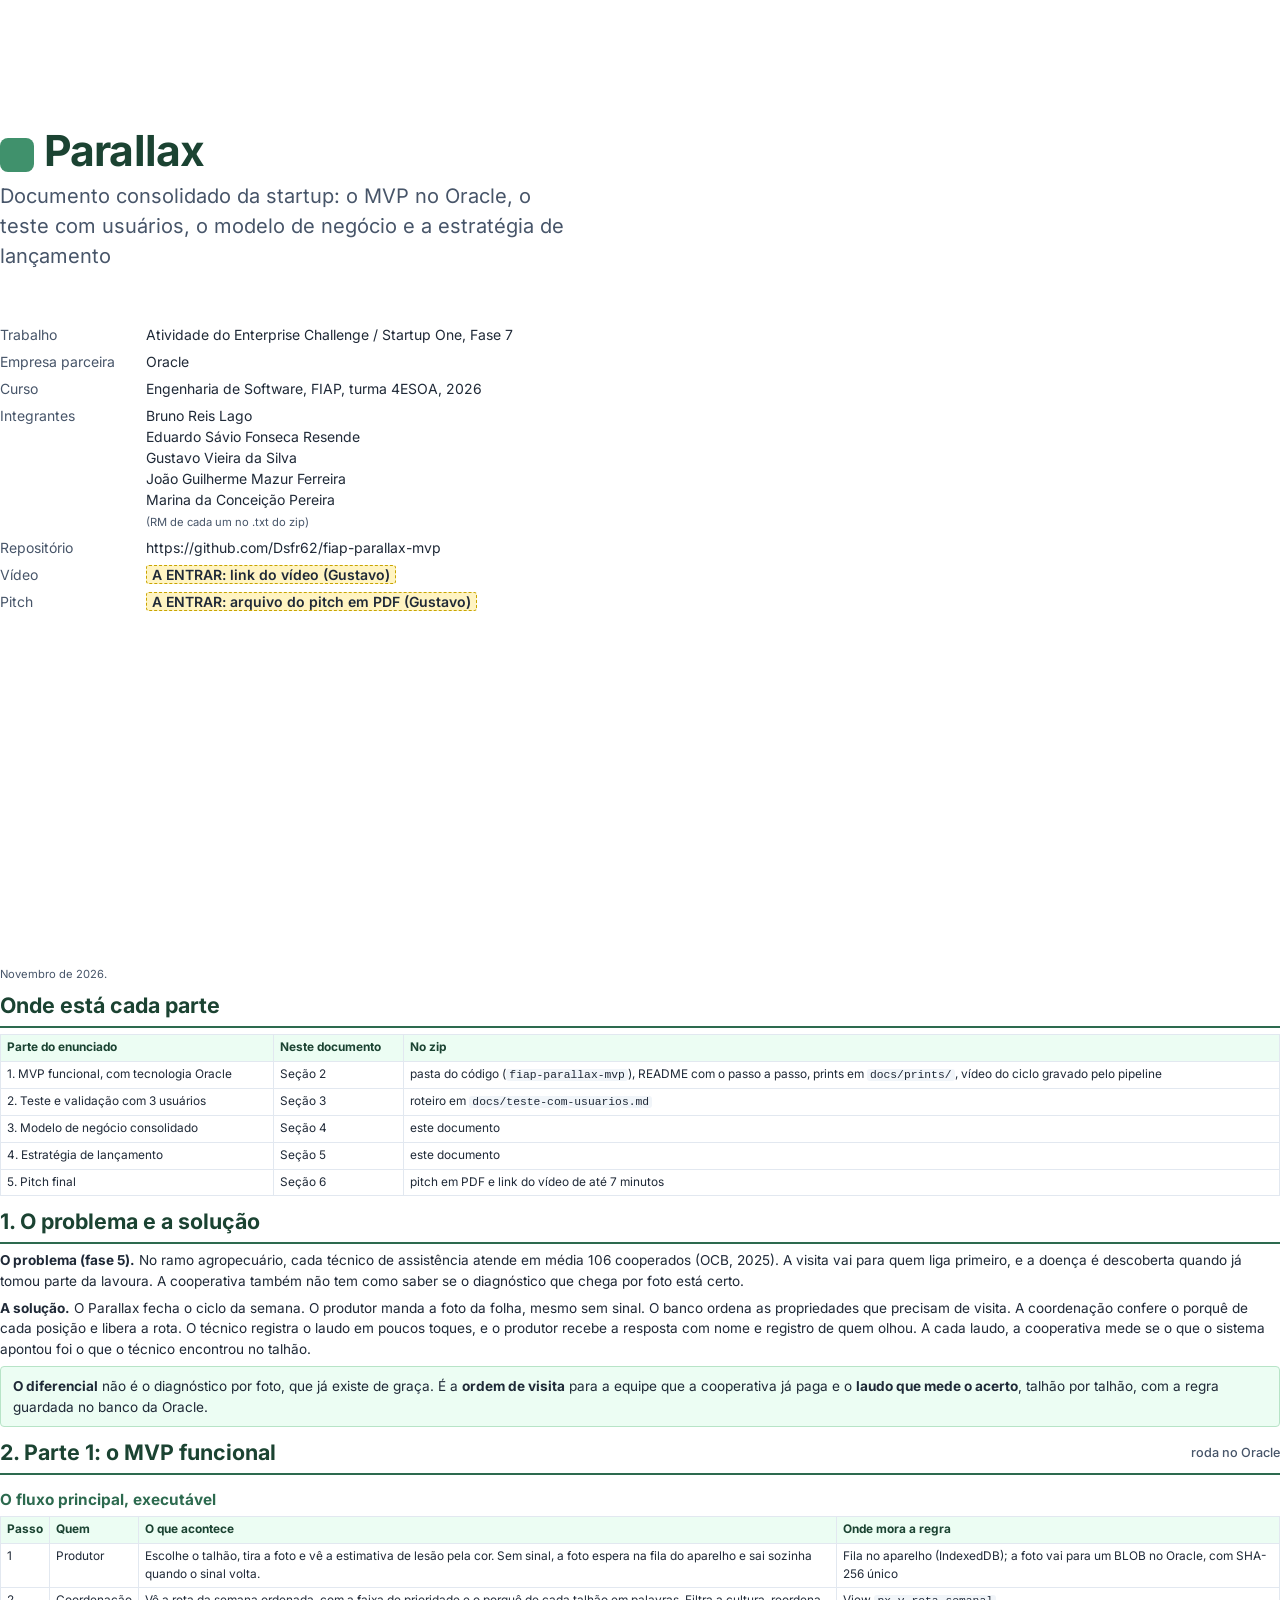
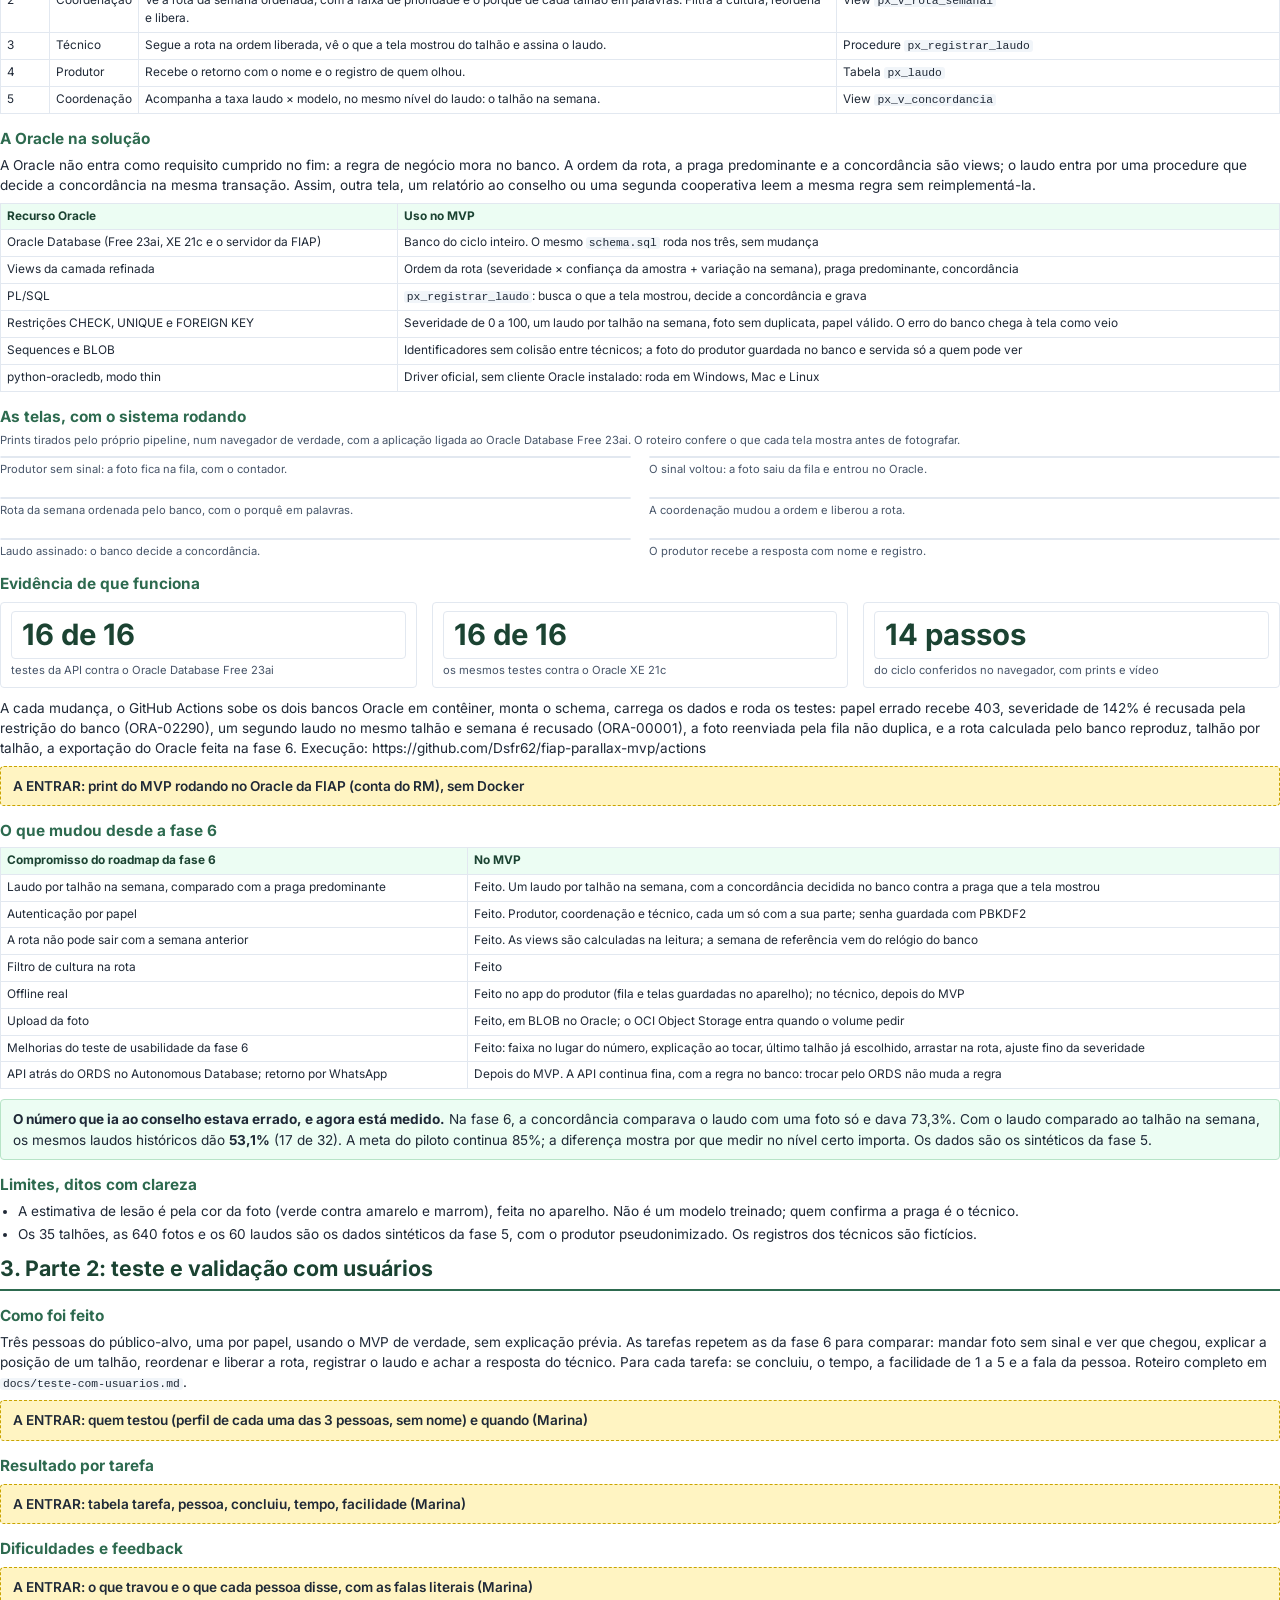
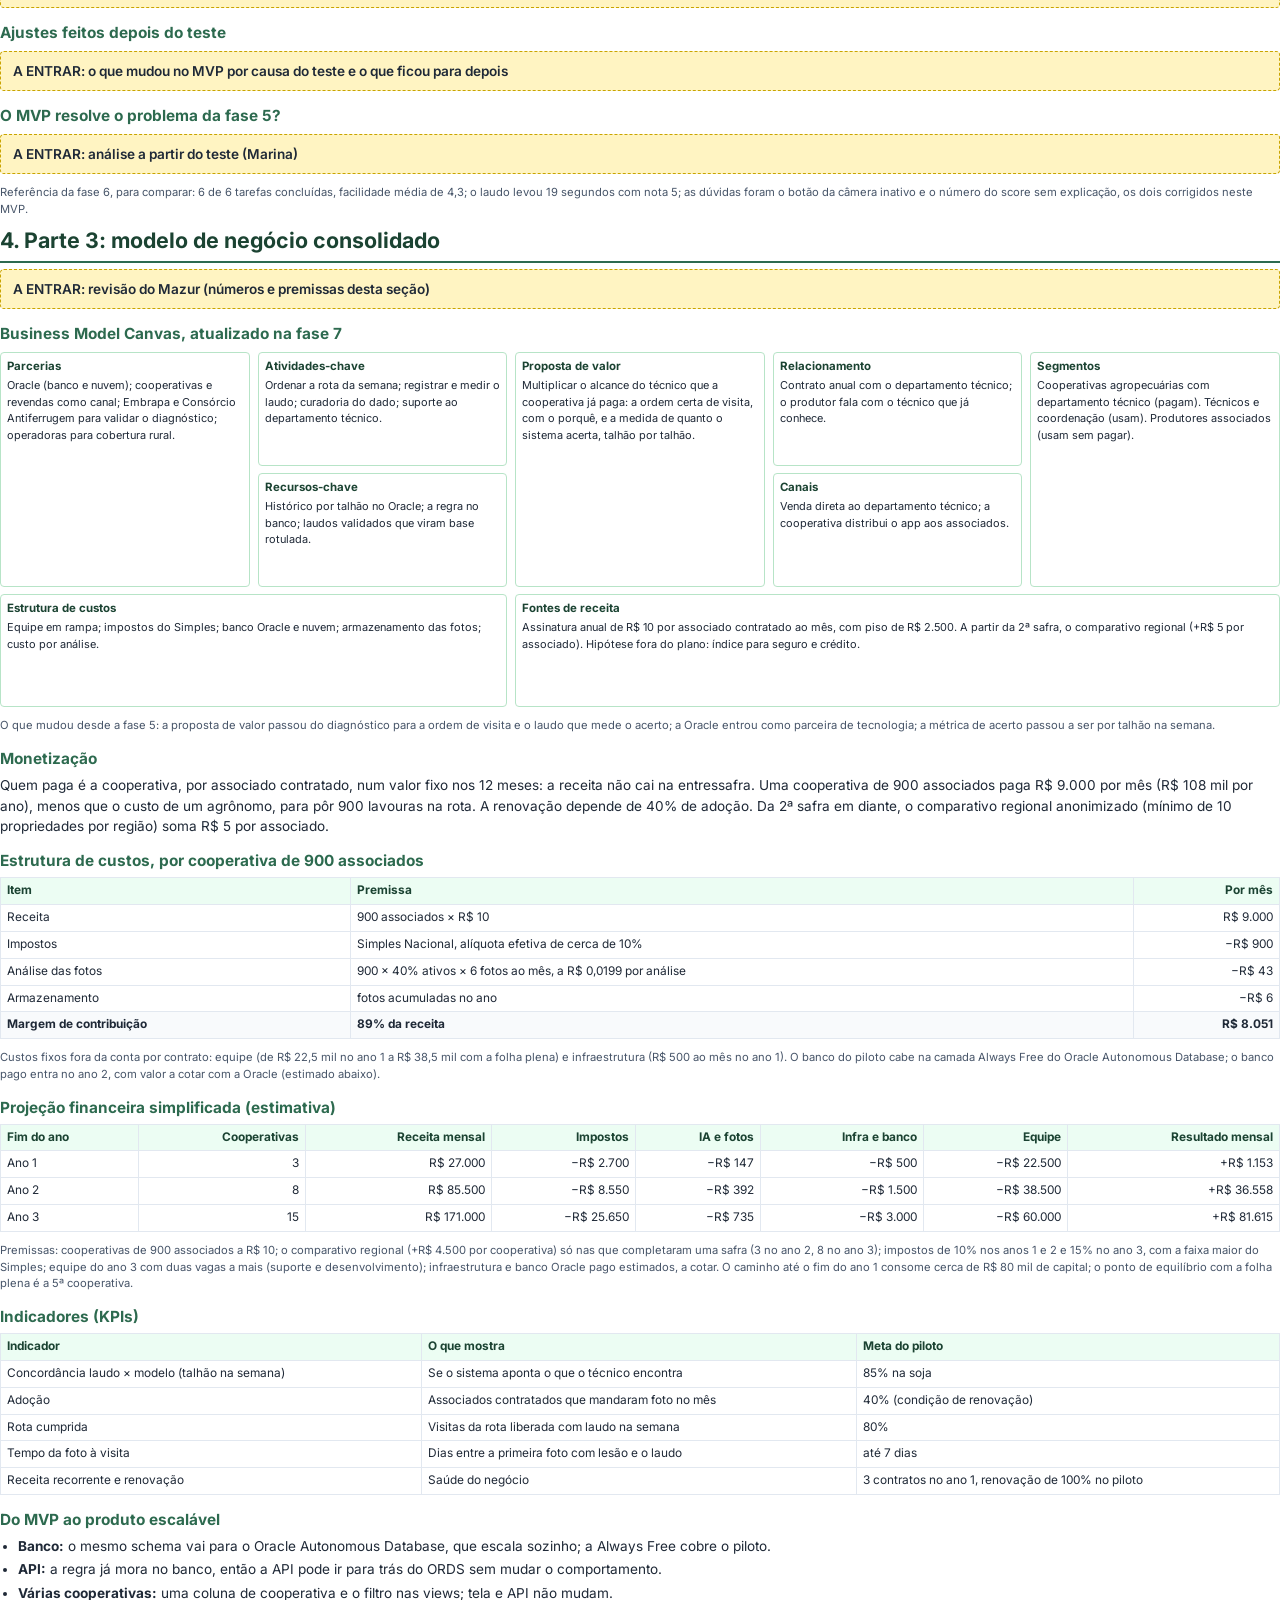
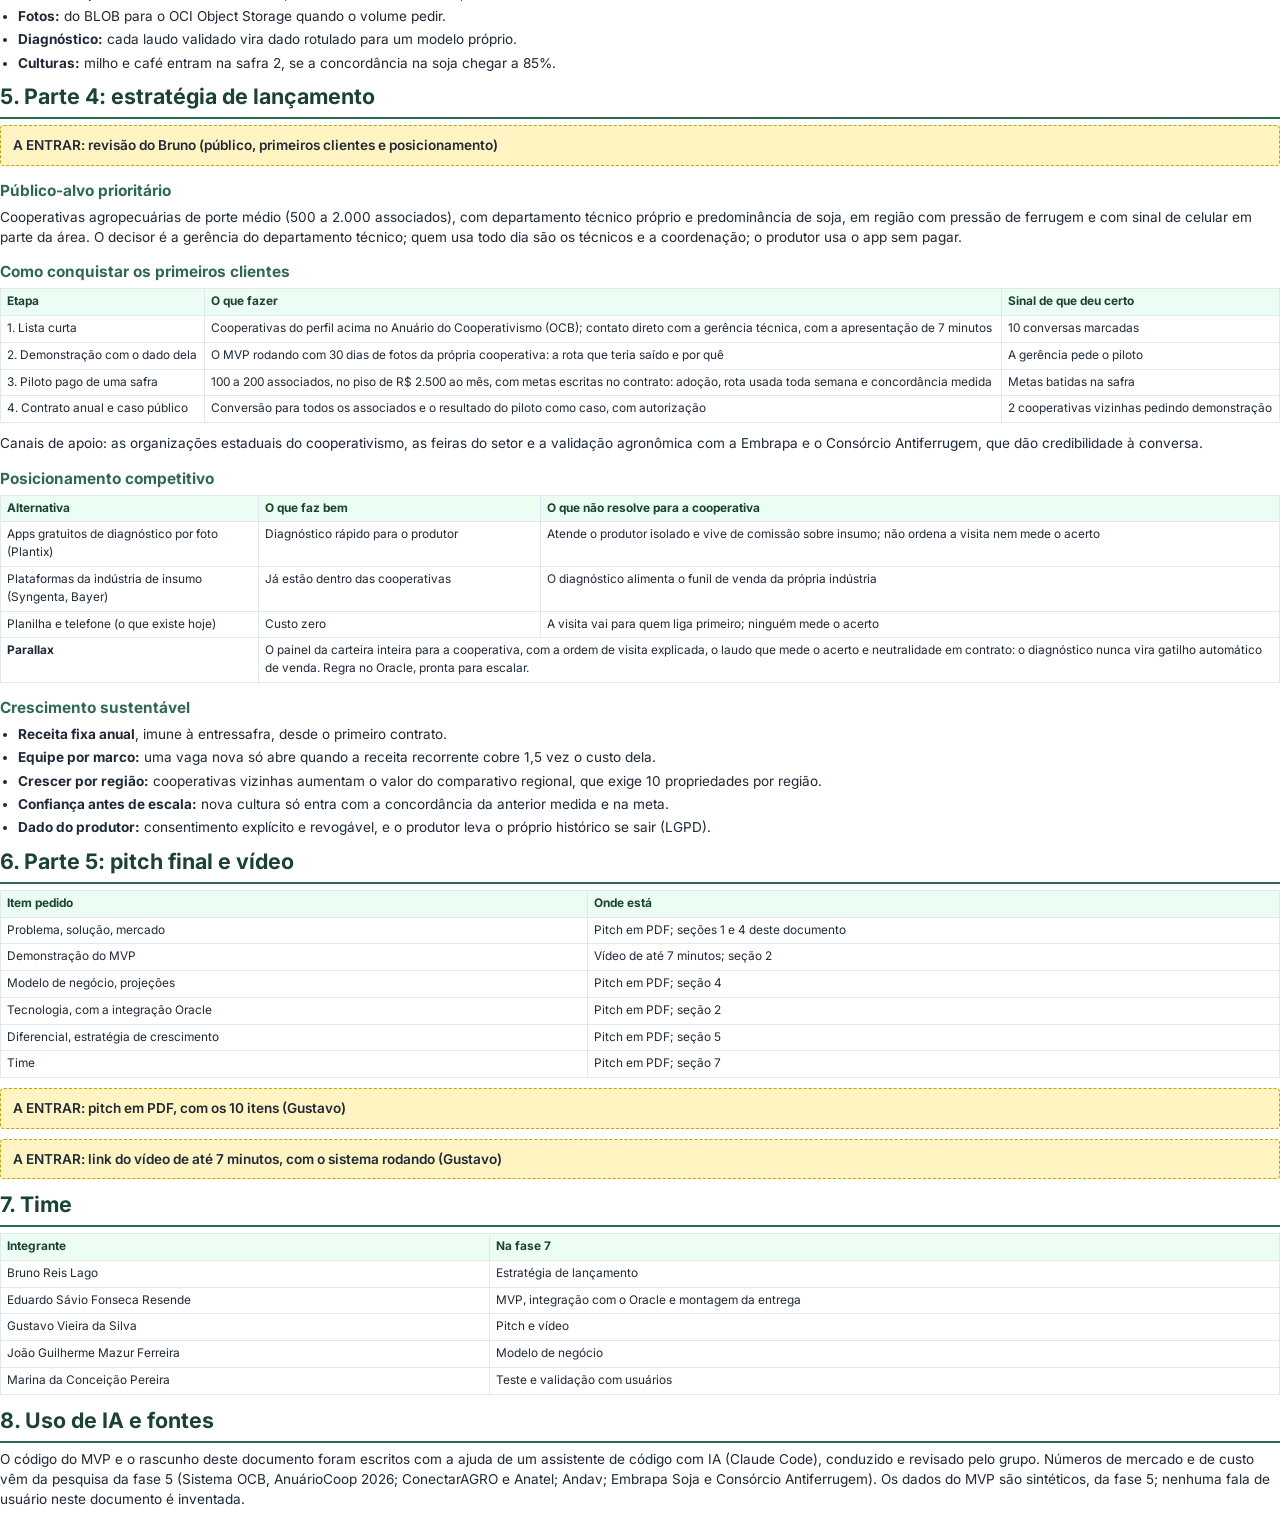
==== docs/documento/documento.html @ fc897030 "Previa da foto some depois do envio ([hidden] vence o display da classe); documento consolidado em H" ====
<!doctype html>
<html lang="pt-BR">
<head>
<meta charset="utf-8">
<title>Parallax: documento consolidado da startup</title>
<link rel="stylesheet" href="../../web/fontes-inter/inter.css">
<style>
  @page { size: A4; margin: 16mm 15mm 16mm 15mm; }
  :root { --forest:#1B4332; --forest-2:#2D6A4F; --leaf:#40916C; --leaf-bg:#ECFDF3; --leaf-border:#B7E4C7;
          --tinta:#1F2937; --suave:#475569; --linha:#E2E8F0; --pendente:#fff4c2; --pendente-borda:#c9a400; }
  * { box-sizing: border-box; }
  html { -webkit-print-color-adjust: exact; print-color-adjust: exact; }
  body { margin: 0; background: #fff; color: var(--tinta); font: 10.2pt/1.5 'Inter', 'Helvetica Neue', Arial, sans-serif; }
  h1 { font-size: 32pt; line-height: 1.05; margin: 0 0 8px; color: var(--forest); letter-spacing: -.02em; }
  h2 { font-size: 16pt; margin: 0 0 6px; color: var(--forest); border-bottom: 2px solid var(--forest-2); padding-bottom: 4px; }
  h2 small { float: right; font-size: 9.5pt; font-weight: 500; color: var(--suave); padding-top: 6px; }
  h3 { font-size: 11.5pt; margin: 14px 0 4px; color: var(--forest-2); }
  p { margin: 0 0 7px; }
  ul, ol { margin: 0 0 8px; padding-left: 18px; }
  li { margin-bottom: 3px; }
  code { font-family: Menlo, Consolas, monospace; font-size: 8.5pt; background: #f1f5f9; padding: 0 3px; border-radius: 3px; }
  table { width: 100%; border-collapse: collapse; margin: 4px 0 10px; font-size: 8.9pt; }
  th, td { border: 1px solid var(--linha); padding: 4px 6px; text-align: left; vertical-align: top; }
  th { background: var(--leaf-bg); color: var(--forest); }
  td.n, th.n { text-align: right; white-space: nowrap; }
  tr.total td { font-weight: 700; background: #f8fafc; }
  .pagina { break-before: page; }
  .sem-quebra { break-inside: avoid; }
  figure { margin: 0; break-inside: avoid; }
  figure img { width: 100%; border: 1px solid var(--linha); border-radius: 4px; display: block; }
  figcaption { font-size: 8.4pt; color: var(--suave); margin-top: 3px; }
  .telas { display: grid; grid-template-columns: repeat(2, 1fr); gap: 5mm 5mm; margin: 6px 0 10px; }
  .fonte { font-size: 8.4pt; color: var(--suave); }
  .caixa { background: var(--leaf-bg); border: 1px solid var(--leaf-border); border-radius: 4px; padding: 9px 12px; margin: 6px 0 10px; }
  .pendente { background: var(--pendente); border: 1.5px dashed var(--pendente-borda); border-radius: 4px; padding: 9px 12px; margin: 6px 0 10px; font-weight: 600; }
  .pendente-inline { background: var(--pendente); border: 1px dashed var(--pendente-borda); border-radius: 3px; padding: 0 5px; font-weight: 600; }
  .numero { font: 700 22pt/1 'Inter', sans-serif; color: var(--forest); }
  .tres { display: grid; grid-template-columns: repeat(3, 1fr); gap: 4mm; margin: 6px 0 10px; }
  .tres div { border: 1px solid var(--linha); border-radius: 4px; padding: 8px 10px; }
  .tres span { display: block; font-size: 8.4pt; color: var(--suave); margin-top: 3px; }
  .capa { height: 262mm; display: flex; flex-direction: column; justify-content: space-between; }
  .capa .topo { margin-top: 34mm; }
  .capa .sub { font-size: 15pt; color: var(--suave); margin-bottom: 14mm; max-width: 150mm; }
  .capa dl { display: grid; grid-template-columns: 36mm 1fr; gap: 6px 10px; margin: 0; font-size: 10.5pt; }
  .capa dt { color: var(--suave); }
  .capa dd { margin: 0; }
  .marca { display: flex; align-items: center; gap: 10px; }
  .marca i { width: 34px; height: 34px; border-radius: 8px; background: var(--leaf); display: inline-block; }
  .canvas { display: grid; grid-template-columns: repeat(5, 1fr); grid-auto-rows: minmax(30mm, auto); gap: 2mm; font-size: 8.2pt; margin: 6px 0 10px; }
  .canvas div { border: 1px solid var(--leaf-border); border-radius: 4px; padding: 5px 6px; }
  .canvas b { display: block; color: var(--forest); font-size: 8.6pt; margin-bottom: 2px; }
  .canvas .alto { grid-row: span 2; }
  .canvas .largo { grid-column: span 5; }
  .canvas .meio { grid-column: span 2; }
  .canvas .meio3 { grid-column: span 3; }
</style>
</head>
<body>

<!-- CAPA -->
<section class="capa">
  <div class="topo">
    <div class="marca"><i></i><h1>Parallax</h1></div>
    <div class="sub">Documento consolidado da startup: o MVP no Oracle, o teste com usuários, o modelo de negócio e a estratégia de lançamento</div>
    <dl>
      <dt>Trabalho</dt><dd>Atividade do Enterprise Challenge / Startup One, Fase 7</dd>
      <dt>Empresa parceira</dt><dd>Oracle</dd>
      <dt>Curso</dt><dd>Engenharia de Software, FIAP, turma 4ESOA, 2026</dd>
      <dt>Integrantes</dt><dd>Bruno Reis Lago<br>Eduardo Sávio Fonseca Resende<br>Gustavo Vieira da Silva<br>João Guilherme Mazur Ferreira<br>Marina da Conceição Pereira<br><span class="fonte">(RM de cada um no .txt do zip)</span></dd>
      <dt>Repositório</dt><dd>https://github.com/Dsfr62/fiap-parallax-mvp</dd>
      <dt>Vídeo</dt><dd><span class="pendente-inline">A ENTRAR: link do vídeo (Gustavo)</span></dd>
      <dt>Pitch</dt><dd><span class="pendente-inline">A ENTRAR: arquivo do pitch em PDF (Gustavo)</span></dd>
    </dl>
  </div>
  <p class="fonte">Novembro de 2026.</p>
</section>

<!-- MAPA -->
<section class="pagina">
  <h2>Onde está cada parte</h2>
  <table>
    <tr><th>Parte do enunciado</th><th>Neste documento</th><th>No zip</th></tr>
    <tr><td>1. MVP funcional, com tecnologia Oracle</td><td>Seção 2</td><td>pasta do código (<code>fiap-parallax-mvp</code>), README com o passo a passo, prints em <code>docs/prints/</code>, vídeo do ciclo gravado pelo pipeline</td></tr>
    <tr><td>2. Teste e validação com 3 usuários</td><td>Seção 3</td><td>roteiro em <code>docs/teste-com-usuarios.md</code></td></tr>
    <tr><td>3. Modelo de negócio consolidado</td><td>Seção 4</td><td>este documento</td></tr>
    <tr><td>4. Estratégia de lançamento</td><td>Seção 5</td><td>este documento</td></tr>
    <tr><td>5. Pitch final</td><td>Seção 6</td><td>pitch em PDF e link do vídeo de até 7 minutos</td></tr>
  </table>

  <h2>1. O problema e a solução</h2>
  <p><b>O problema (fase 5).</b> No ramo agropecuário, cada técnico de assistência atende em média 106 cooperados (OCB, 2025). A visita vai para quem liga primeiro, e a doença é descoberta quando já tomou parte da lavoura. A cooperativa também não tem como saber se o diagnóstico que chega por foto está certo.</p>
  <p><b>A solução.</b> O Parallax fecha o ciclo da semana. O produtor manda a foto da folha, mesmo sem sinal. O banco ordena as propriedades que precisam de visita. A coordenação confere o porquê de cada posição e libera a rota. O técnico registra o laudo em poucos toques, e o produtor recebe a resposta com nome e registro de quem olhou. A cada laudo, a cooperativa mede se o que o sistema apontou foi o que o técnico encontrou no talhão.</p>
  <div class="caixa"><b>O diferencial</b> não é o diagnóstico por foto, que já existe de graça. É a <b>ordem de visita</b> para a equipe que a cooperativa já paga e o <b>laudo que mede o acerto</b>, talhão por talhão, com a regra guardada no banco da Oracle.</div>
</section>

<!-- PARTE 1 -->
<section class="pagina">
  <h2>2. Parte 1: o MVP funcional <small>roda no Oracle</small></h2>
  <h3>O fluxo principal, executável</h3>
  <table>
    <tr><th>Passo</th><th>Quem</th><th>O que acontece</th><th>Onde mora a regra</th></tr>
    <tr><td>1</td><td>Produtor</td><td>Escolhe o talhão, tira a foto e vê a estimativa de lesão pela cor. Sem sinal, a foto espera na fila do aparelho e sai sozinha quando o sinal volta.</td><td>Fila no aparelho (IndexedDB); a foto vai para um BLOB no Oracle, com SHA-256 único</td></tr>
    <tr><td>2</td><td>Coordenação</td><td>Vê a rota da semana ordenada, com a faixa de prioridade e o porquê de cada talhão em palavras. Filtra a cultura, reordena e libera.</td><td>View <code>px_v_rota_semanal</code></td></tr>
    <tr><td>3</td><td>Técnico</td><td>Segue a rota na ordem liberada, vê o que a tela mostrou do talhão e assina o laudo.</td><td>Procedure <code>px_registrar_laudo</code></td></tr>
    <tr><td>4</td><td>Produtor</td><td>Recebe o retorno com o nome e o registro de quem olhou.</td><td>Tabela <code>px_laudo</code></td></tr>
    <tr><td>5</td><td>Coordenação</td><td>Acompanha a taxa laudo × modelo, no mesmo nível do laudo: o talhão na semana.</td><td>View <code>px_v_concordancia</code></td></tr>
  </table>

  <h3>A Oracle na solução</h3>
  <p>A Oracle não entra como requisito cumprido no fim: a regra de negócio mora no banco. A ordem da rota, a praga predominante e a concordância são views; o laudo entra por uma procedure que decide a concordância na mesma transação. Assim, outra tela, um relatório ao conselho ou uma segunda cooperativa leem a mesma regra sem reimplementá-la.</p>
  <table>
    <tr><th>Recurso Oracle</th><th>Uso no MVP</th></tr>
    <tr><td>Oracle Database (Free 23ai, XE 21c e o servidor da FIAP)</td><td>Banco do ciclo inteiro. O mesmo <code>schema.sql</code> roda nos três, sem mudança</td></tr>
    <tr><td>Views da camada refinada</td><td>Ordem da rota (severidade × confiança da amostra + variação na semana), praga predominante, concordância</td></tr>
    <tr><td>PL/SQL</td><td><code>px_registrar_laudo</code>: busca o que a tela mostrou, decide a concordância e grava</td></tr>
    <tr><td>Restrições CHECK, UNIQUE e FOREIGN KEY</td><td>Severidade de 0 a 100, um laudo por talhão na semana, foto sem duplicata, papel válido. O erro do banco chega à tela como veio</td></tr>
    <tr><td>Sequences e BLOB</td><td>Identificadores sem colisão entre técnicos; a foto do produtor guardada no banco e servida só a quem pode ver</td></tr>
    <tr><td>python-oracledb, modo thin</td><td>Driver oficial, sem cliente Oracle instalado: roda em Windows, Mac e Linux</td></tr>
  </table>
</section>

<section class="pagina">
  <h3>As telas, com o sistema rodando</h3>
  <p class="fonte">Prints tirados pelo próprio pipeline, num navegador de verdade, com a aplicação ligada ao Oracle Database Free 23ai. O roteiro confere o que cada tela mostra antes de fotografar.</p>
  <div class="telas">
    <figure><img src="../prints/03-produtor-sem-sinal.png" alt=""><figcaption>Produtor sem sinal: a foto fica na fila, com o contador.</figcaption></figure>
    <figure><img src="../prints/04-produtor-foto-chegou.png" alt=""><figcaption>O sinal voltou: a foto saiu da fila e entrou no Oracle.</figcaption></figure>
    <figure><img src="../prints/06-gestor-por-que.png" alt=""><figcaption>Rota da semana ordenada pelo banco, com o porquê em palavras.</figcaption></figure>
    <figure><img src="../prints/08-gestor-rota-liberada.png" alt=""><figcaption>A coordenação mudou a ordem e liberou a rota.</figcaption></figure>
    <figure><img src="../prints/11-tecnico-laudo.png" alt=""><figcaption>Laudo assinado: o banco decide a concordância.</figcaption></figure>
    <figure><img src="../prints/12-produtor-retorno.png" alt=""><figcaption>O produtor recebe a resposta com nome e registro.</figcaption></figure>
  </div>
</section>

<section class="pagina">
  <h3>Evidência de que funciona</h3>
  <div class="tres">
    <div><div class="numero">16 de 16</div><span>testes da API contra o Oracle Database Free 23ai</span></div>
    <div><div class="numero">16 de 16</div><span>os mesmos testes contra o Oracle XE 21c</span></div>
    <div><div class="numero">14 passos</div><span>do ciclo conferidos no navegador, com prints e vídeo</span></div>
  </div>
  <p>A cada mudança, o GitHub Actions sobe os dois bancos Oracle em contêiner, monta o schema, carrega os dados e roda os testes: papel errado recebe 403, severidade de 142% é recusada pela restrição do banco (ORA-02290), um segundo laudo no mesmo talhão e semana é recusado (ORA-00001), a foto reenviada pela fila não duplica, e a rota calculada pelo banco reproduz, talhão por talhão, a exportação do Oracle feita na fase 6. Execução: https://github.com/Dsfr62/fiap-parallax-mvp/actions</p>
  <div class="pendente">A ENTRAR: print do MVP rodando no Oracle da FIAP (conta do RM), sem Docker</div>

  <h3>O que mudou desde a fase 6</h3>
  <table>
    <tr><th>Compromisso do roadmap da fase 6</th><th>No MVP</th></tr>
    <tr><td>Laudo por talhão na semana, comparado com a praga predominante</td><td>Feito. Um laudo por talhão na semana, com a concordância decidida no banco contra a praga que a tela mostrou</td></tr>
    <tr><td>Autenticação por papel</td><td>Feito. Produtor, coordenação e técnico, cada um só com a sua parte; senha guardada com PBKDF2</td></tr>
    <tr><td>A rota não pode sair com a semana anterior</td><td>Feito. As views são calculadas na leitura; a semana de referência vem do relógio do banco</td></tr>
    <tr><td>Filtro de cultura na rota</td><td>Feito</td></tr>
    <tr><td>Offline real</td><td>Feito no app do produtor (fila e telas guardadas no aparelho); no técnico, depois do MVP</td></tr>
    <tr><td>Upload da foto</td><td>Feito, em BLOB no Oracle; o OCI Object Storage entra quando o volume pedir</td></tr>
    <tr><td>Melhorias do teste de usabilidade da fase 6</td><td>Feito: faixa no lugar do número, explicação ao tocar, último talhão já escolhido, arrastar na rota, ajuste fino da severidade</td></tr>
    <tr><td>API atrás do ORDS no Autonomous Database; retorno por WhatsApp</td><td>Depois do MVP. A API continua fina, com a regra no banco: trocar pelo ORDS não muda a regra</td></tr>
  </table>
  <div class="caixa"><b>O número que ia ao conselho estava errado, e agora está medido.</b> Na fase 6, a concordância comparava o laudo com uma foto só e dava 73,3%. Com o laudo comparado ao talhão na semana, os mesmos laudos históricos dão <b>53,1%</b> (17 de 32). A meta do piloto continua 85%; a diferença mostra por que medir no nível certo importa. Os dados são os sintéticos da fase 5.</div>

  <h3>Limites, ditos com clareza</h3>
  <ul>
    <li>A estimativa de lesão é pela cor da foto (verde contra amarelo e marrom), feita no aparelho. Não é um modelo treinado; quem confirma a praga é o técnico.</li>
    <li>Os 35 talhões, as 640 fotos e os 60 laudos são os dados sintéticos da fase 5, com o produtor pseudonimizado. Os registros dos técnicos são fictícios.</li>
  </ul>
</section>

<!-- PARTE 2 -->
<section class="pagina">
  <h2>3. Parte 2: teste e validação com usuários</h2>
  <h3>Como foi feito</h3>
  <p>Três pessoas do público-alvo, uma por papel, usando o MVP de verdade, sem explicação prévia. As tarefas repetem as da fase 6 para comparar: mandar foto sem sinal e ver que chegou, explicar a posição de um talhão, reordenar e liberar a rota, registrar o laudo e achar a resposta do técnico. Para cada tarefa: se concluiu, o tempo, a facilidade de 1 a 5 e a fala da pessoa. Roteiro completo em <code>docs/teste-com-usuarios.md</code>.</p>
  <div class="pendente">A ENTRAR: quem testou (perfil de cada uma das 3 pessoas, sem nome) e quando (Marina)</div>
  <h3>Resultado por tarefa</h3>
  <div class="pendente">A ENTRAR: tabela tarefa, pessoa, concluiu, tempo, facilidade (Marina)</div>
  <h3>Dificuldades e feedback</h3>
  <div class="pendente">A ENTRAR: o que travou e o que cada pessoa disse, com as falas literais (Marina)</div>
  <h3>Ajustes feitos depois do teste</h3>
  <div class="pendente">A ENTRAR: o que mudou no MVP por causa do teste e o que ficou para depois</div>
  <h3>O MVP resolve o problema da fase 5?</h3>
  <div class="pendente">A ENTRAR: análise a partir do teste (Marina)</div>
  <p class="fonte">Referência da fase 6, para comparar: 6 de 6 tarefas concluídas, facilidade média de 4,3; o laudo levou 19 segundos com nota 5; as dúvidas foram o botão da câmera inativo e o número do score sem explicação, os dois corrigidos neste MVP.</p>
</section>

<!-- PARTE 3 -->
<section class="pagina">
  <h2>4. Parte 3: modelo de negócio consolidado</h2>
  <div class="pendente">A ENTRAR: revisão do Mazur (números e premissas desta seção)</div>
  <h3>Business Model Canvas, atualizado na fase 7</h3>
  <div class="canvas">
    <div class="alto"><b>Parcerias</b>Oracle (banco e nuvem); cooperativas e revendas como canal; Embrapa e Consórcio Antiferrugem para validar o diagnóstico; operadoras para cobertura rural.</div>
    <div><b>Atividades-chave</b>Ordenar a rota da semana; registrar e medir o laudo; curadoria do dado; suporte ao departamento técnico.</div>
    <div class="alto"><b>Proposta de valor</b>Multiplicar o alcance do técnico que a cooperativa já paga: a ordem certa de visita, com o porquê, e a medida de quanto o sistema acerta, talhão por talhão.</div>
    <div><b>Relacionamento</b>Contrato anual com o departamento técnico; o produtor fala com o técnico que já conhece.</div>
    <div class="alto"><b>Segmentos</b>Cooperativas agropecuárias com departamento técnico (pagam). Técnicos e coordenação (usam). Produtores associados (usam sem pagar).</div>
    <div><b>Recursos-chave</b>Histórico por talhão no Oracle; a regra no banco; laudos validados que viram base rotulada.</div>
    <div><b>Canais</b>Venda direta ao departamento técnico; a cooperativa distribui o app aos associados.</div>
    <div class="meio"><b>Estrutura de custos</b>Equipe em rampa; impostos do Simples; banco Oracle e nuvem; armazenamento das fotos; custo por análise.</div>
    <div class="meio3"><b>Fontes de receita</b>Assinatura anual de R$ 10 por associado contratado ao mês, com piso de R$ 2.500. A partir da 2ª safra, o comparativo regional (+R$ 5 por associado). Hipótese fora do plano: índice para seguro e crédito.</div>
  </div>
  <p class="fonte">O que mudou desde a fase 5: a proposta de valor passou do diagnóstico para a ordem de visita e o laudo que mede o acerto; a Oracle entrou como parceira de tecnologia; a métrica de acerto passou a ser por talhão na semana.</p>

  <h3>Monetização</h3>
  <p>Quem paga é a cooperativa, por associado contratado, num valor fixo nos 12 meses: a receita não cai na entressafra. Uma cooperativa de 900 associados paga R$ 9.000 por mês (R$ 108 mil por ano), menos que o custo de um agrônomo, para pôr 900 lavouras na rota. A renovação depende de 40% de adoção. Da 2ª safra em diante, o comparativo regional anonimizado (mínimo de 10 propriedades por região) soma R$ 5 por associado.</p>

  <h3>Estrutura de custos, por cooperativa de 900 associados</h3>
  <table>
    <tr><th>Item</th><th>Premissa</th><th class="n">Por mês</th></tr>
    <tr><td>Receita</td><td>900 associados × R$ 10</td><td class="n">R$ 9.000</td></tr>
    <tr><td>Impostos</td><td>Simples Nacional, alíquota efetiva de cerca de 10%</td><td class="n">−R$ 900</td></tr>
    <tr><td>Análise das fotos</td><td>900 × 40% ativos × 6 fotos ao mês, a R$ 0,0199 por análise</td><td class="n">−R$ 43</td></tr>
    <tr><td>Armazenamento</td><td>fotos acumuladas no ano</td><td class="n">−R$ 6</td></tr>
    <tr class="total"><td>Margem de contribuição</td><td>89% da receita</td><td class="n">R$ 8.051</td></tr>
  </table>
  <p class="fonte">Custos fixos fora da conta por contrato: equipe (de R$ 22,5 mil no ano 1 a R$ 38,5 mil com a folha plena) e infraestrutura (R$ 500 ao mês no ano 1). O banco do piloto cabe na camada Always Free do Oracle Autonomous Database; o banco pago entra no ano 2, com valor a cotar com a Oracle (estimado abaixo).</p>
</section>

<section class="pagina">
  <h3>Projeção financeira simplificada (estimativa)</h3>
  <table>
    <tr><th>Fim do ano</th><th class="n">Cooperativas</th><th class="n">Receita mensal</th><th class="n">Impostos</th><th class="n">IA e fotos</th><th class="n">Infra e banco</th><th class="n">Equipe</th><th class="n">Resultado mensal</th></tr>
    <tr><td>Ano 1</td><td class="n">3</td><td class="n">R$ 27.000</td><td class="n">−R$ 2.700</td><td class="n">−R$ 147</td><td class="n">−R$ 500</td><td class="n">−R$ 22.500</td><td class="n">+R$ 1.153</td></tr>
    <tr><td>Ano 2</td><td class="n">8</td><td class="n">R$ 85.500</td><td class="n">−R$ 8.550</td><td class="n">−R$ 392</td><td class="n">−R$ 1.500</td><td class="n">−R$ 38.500</td><td class="n">+R$ 36.558</td></tr>
    <tr><td>Ano 3</td><td class="n">15</td><td class="n">R$ 171.000</td><td class="n">−R$ 25.650</td><td class="n">−R$ 735</td><td class="n">−R$ 3.000</td><td class="n">−R$ 60.000</td><td class="n">+R$ 81.615</td></tr>
  </table>
  <p class="fonte">Premissas: cooperativas de 900 associados a R$ 10; o comparativo regional (+R$ 4.500 por cooperativa) só nas que completaram uma safra (3 no ano 2, 8 no ano 3); impostos de 10% nos anos 1 e 2 e 15% no ano 3, com a faixa maior do Simples; equipe do ano 3 com duas vagas a mais (suporte e desenvolvimento); infraestrutura e banco Oracle pago estimados, a cotar. O caminho até o fim do ano 1 consome cerca de R$ 80 mil de capital; o ponto de equilíbrio com a folha plena é a 5ª cooperativa.</p>

  <h3>Indicadores (KPIs)</h3>
  <table>
    <tr><th>Indicador</th><th>O que mostra</th><th>Meta do piloto</th></tr>
    <tr><td>Concordância laudo × modelo (talhão na semana)</td><td>Se o sistema aponta o que o técnico encontra</td><td>85% na soja</td></tr>
    <tr><td>Adoção</td><td>Associados contratados que mandaram foto no mês</td><td>40% (condição de renovação)</td></tr>
    <tr><td>Rota cumprida</td><td>Visitas da rota liberada com laudo na semana</td><td>80%</td></tr>
    <tr><td>Tempo da foto à visita</td><td>Dias entre a primeira foto com lesão e o laudo</td><td>até 7 dias</td></tr>
    <tr><td>Receita recorrente e renovação</td><td>Saúde do negócio</td><td>3 contratos no ano 1, renovação de 100% no piloto</td></tr>
  </table>

  <h3>Do MVP ao produto escalável</h3>
  <ul>
    <li><b>Banco:</b> o mesmo schema vai para o Oracle Autonomous Database, que escala sozinho; a Always Free cobre o piloto.</li>
    <li><b>API:</b> a regra já mora no banco, então a API pode ir para trás do ORDS sem mudar o comportamento.</li>
    <li><b>Várias cooperativas:</b> uma coluna de cooperativa e o filtro nas views; tela e API não mudam.</li>
    <li><b>Fotos:</b> do BLOB para o OCI Object Storage quando o volume pedir.</li>
    <li><b>Diagnóstico:</b> cada laudo validado vira dado rotulado para um modelo próprio.</li>
    <li><b>Culturas:</b> milho e café entram na safra 2, se a concordância na soja chegar a 85%.</li>
  </ul>
</section>

<!-- PARTE 4 -->
<section class="pagina">
  <h2>5. Parte 4: estratégia de lançamento</h2>
  <div class="pendente">A ENTRAR: revisão do Bruno (público, primeiros clientes e posicionamento)</div>
  <h3>Público-alvo prioritário</h3>
  <p>Cooperativas agropecuárias de porte médio (500 a 2.000 associados), com departamento técnico próprio e predominância de soja, em região com pressão de ferrugem e com sinal de celular em parte da área. O decisor é a gerência do departamento técnico; quem usa todo dia são os técnicos e a coordenação; o produtor usa o app sem pagar.</p>

  <h3>Como conquistar os primeiros clientes</h3>
  <table>
    <tr><th>Etapa</th><th>O que fazer</th><th>Sinal de que deu certo</th></tr>
    <tr><td>1. Lista curta</td><td>Cooperativas do perfil acima no Anuário do Cooperativismo (OCB); contato direto com a gerência técnica, com a apresentação de 7 minutos</td><td>10 conversas marcadas</td></tr>
    <tr><td>2. Demonstração com o dado dela</td><td>O MVP rodando com 30 dias de fotos da própria cooperativa: a rota que teria saído e por quê</td><td>A gerência pede o piloto</td></tr>
    <tr><td>3. Piloto pago de uma safra</td><td>100 a 200 associados, no piso de R$ 2.500 ao mês, com metas escritas no contrato: adoção, rota usada toda semana e concordância medida</td><td>Metas batidas na safra</td></tr>
    <tr><td>4. Contrato anual e caso público</td><td>Conversão para todos os associados e o resultado do piloto como caso, com autorização</td><td>2 cooperativas vizinhas pedindo demonstração</td></tr>
  </table>
  <p>Canais de apoio: as organizações estaduais do cooperativismo, as feiras do setor e a validação agronômica com a Embrapa e o Consórcio Antiferrugem, que dão credibilidade à conversa.</p>

  <h3>Posicionamento competitivo</h3>
  <table>
    <tr><th>Alternativa</th><th>O que faz bem</th><th>O que não resolve para a cooperativa</th></tr>
    <tr><td>Apps gratuitos de diagnóstico por foto (Plantix)</td><td>Diagnóstico rápido para o produtor</td><td>Atende o produtor isolado e vive de comissão sobre insumo; não ordena a visita nem mede o acerto</td></tr>
    <tr><td>Plataformas da indústria de insumo (Syngenta, Bayer)</td><td>Já estão dentro das cooperativas</td><td>O diagnóstico alimenta o funil de venda da própria indústria</td></tr>
    <tr><td>Planilha e telefone (o que existe hoje)</td><td>Custo zero</td><td>A visita vai para quem liga primeiro; ninguém mede o acerto</td></tr>
    <tr><td><b>Parallax</b></td><td colspan="2">O painel da carteira inteira para a cooperativa, com a ordem de visita explicada, o laudo que mede o acerto e neutralidade em contrato: o diagnóstico nunca vira gatilho automático de venda. Regra no Oracle, pronta para escalar.</td></tr>
  </table>

  <h3>Crescimento sustentável</h3>
  <ul>
    <li><b>Receita fixa anual</b>, imune à entressafra, desde o primeiro contrato.</li>
    <li><b>Equipe por marco:</b> uma vaga nova só abre quando a receita recorrente cobre 1,5 vez o custo dela.</li>
    <li><b>Crescer por região:</b> cooperativas vizinhas aumentam o valor do comparativo regional, que exige 10 propriedades por região.</li>
    <li><b>Confiança antes de escala:</b> nova cultura só entra com a concordância da anterior medida e na meta.</li>
    <li><b>Dado do produtor:</b> consentimento explícito e revogável, e o produtor leva o próprio histórico se sair (LGPD).</li>
  </ul>
</section>

<!-- PARTE 5 -->
<section class="pagina">
  <h2>6. Parte 5: pitch final e vídeo</h2>
  <table>
    <tr><th>Item pedido</th><th>Onde está</th></tr>
    <tr><td>Problema, solução, mercado</td><td>Pitch em PDF; seções 1 e 4 deste documento</td></tr>
    <tr><td>Demonstração do MVP</td><td>Vídeo de até 7 minutos; seção 2</td></tr>
    <tr><td>Modelo de negócio, projeções</td><td>Pitch em PDF; seção 4</td></tr>
    <tr><td>Tecnologia, com a integração Oracle</td><td>Pitch em PDF; seção 2</td></tr>
    <tr><td>Diferencial, estratégia de crescimento</td><td>Pitch em PDF; seção 5</td></tr>
    <tr><td>Time</td><td>Pitch em PDF; seção 7</td></tr>
  </table>
  <div class="pendente">A ENTRAR: pitch em PDF, com os 10 itens (Gustavo)</div>
  <div class="pendente">A ENTRAR: link do vídeo de até 7 minutos, com o sistema rodando (Gustavo)</div>

  <h2>7. Time</h2>
  <table>
    <tr><th>Integrante</th><th>Na fase 7</th></tr>
    <tr><td>Bruno Reis Lago</td><td>Estratégia de lançamento</td></tr>
    <tr><td>Eduardo Sávio Fonseca Resende</td><td>MVP, integração com o Oracle e montagem da entrega</td></tr>
    <tr><td>Gustavo Vieira da Silva</td><td>Pitch e vídeo</td></tr>
    <tr><td>João Guilherme Mazur Ferreira</td><td>Modelo de negócio</td></tr>
    <tr><td>Marina da Conceição Pereira</td><td>Teste e validação com usuários</td></tr>
  </table>

  <h2>8. Uso de IA e fontes</h2>
  <p>O código do MVP e o rascunho deste documento foram escritos com a ajuda de um assistente de código com IA (Claude Code), conduzido e revisado pelo grupo. Números de mercado e de custo vêm da pesquisa da fase 5 (Sistema OCB, AnuárioCoop 2026; ConectarAGRO e Anatel; Andav; Embrapa Soja e Consórcio Antiferrugem). Os dados do MVP são sintéticos, da fase 5; nenhuma fala de usuário neste documento é inventada.</p>
</section>

</body>
</html>
---- web/fontes-inter/inter.css ----
/* Inter - fonte local, subconjuntos latin e latin-ext */
@font-face {
  font-family: 'Inter';
  font-style: normal;
  font-weight: 400;
  font-display: swap;
  src: url(Inter-latin-ext-b6db4a.woff2) format('woff2');
  unicode-range: U+0100-02BA, U+02BD-02C5, U+02C7-02CC, U+02CE-02D7, U+02DD-02FF, U+0304, U+0308, U+0329, U+1D00-1DBF, U+1E00-1E9F, U+1EF2-1EFF, U+2020, U+20A0-20AB, U+20AD-20C4, U+2113, U+2C60-2C7F, U+A720-A7FF;
}
@font-face {
  font-family: 'Inter';
  font-style: normal;
  font-weight: 400;
  font-display: swap;
  src: url(Inter-latin-6ab57b.woff2) format('woff2');
  unicode-range: U+0000-00FF, U+0131, U+0152-0153, U+02BB-02BC, U+02C6, U+02DA, U+02DC, U+0304, U+0308, U+0329, U+2000-206F, U+20AC, U+2122, U+2191, U+2193, U+2212, U+2215, U+FEFF, U+FFFD;
}
@font-face {
  font-family: 'Inter';
  font-style: normal;
  font-weight: 500;
  font-display: swap;
  src: url(Inter-latin-ext-b6db4a.woff2) format('woff2');
  unicode-range: U+0100-02BA, U+02BD-02C5, U+02C7-02CC, U+02CE-02D7, U+02DD-02FF, U+0304, U+0308, U+0329, U+1D00-1DBF, U+1E00-1E9F, U+1EF2-1EFF, U+2020, U+20A0-20AB, U+20AD-20C4, U+2113, U+2C60-2C7F, U+A720-A7FF;
}
@font-face {
  font-family: 'Inter';
  font-style: normal;
  font-weight: 500;
  font-display: swap;
  src: url(Inter-latin-6ab57b.woff2) format('woff2');
  unicode-range: U+0000-00FF, U+0131, U+0152-0153, U+02BB-02BC, U+02C6, U+02DA, U+02DC, U+0304, U+0308, U+0329, U+2000-206F, U+20AC, U+2122, U+2191, U+2193, U+2212, U+2215, U+FEFF, U+FFFD;
}
@font-face {
  font-family: 'Inter';
  font-style: normal;
  font-weight: 600;
  font-display: swap;
  src: url(Inter-latin-ext-b6db4a.woff2) format('woff2');
  unicode-range: U+0100-02BA, U+02BD-02C5, U+02C7-02CC, U+02CE-02D7, U+02DD-02FF, U+0304, U+0308, U+0329, U+1D00-1DBF, U+1E00-1E9F, U+1EF2-1EFF, U+2020, U+20A0-20AB, U+20AD-20C4, U+2113, U+2C60-2C7F, U+A720-A7FF;
}
@font-face {
  font-family: 'Inter';
  font-style: normal;
  font-weight: 600;
  font-display: swap;
  src: url(Inter-latin-6ab57b.woff2) format('woff2');
  unicode-range: U+0000-00FF, U+0131, U+0152-0153, U+02BB-02BC, U+02C6, U+02DA, U+02DC, U+0304, U+0308, U+0329, U+2000-206F, U+20AC, U+2122, U+2191, U+2193, U+2212, U+2215, U+FEFF, U+FFFD;
}
@font-face {
  font-family: 'Inter';
  font-style: normal;
  font-weight: 700;
  font-display: swap;
  src: url(Inter-latin-ext-b6db4a.woff2) format('woff2');
  unicode-range: U+0100-02BA, U+02BD-02C5, U+02C7-02CC, U+02CE-02D7, U+02DD-02FF, U+0304, U+0308, U+0329, U+1D00-1DBF, U+1E00-1E9F, U+1EF2-1EFF, U+2020, U+20A0-20AB, U+20AD-20C4, U+2113, U+2C60-2C7F, U+A720-A7FF;
}
@font-face {
  font-family: 'Inter';
  font-style: normal;
  font-weight: 700;
  font-display: swap;
  src: url(Inter-latin-6ab57b.woff2) format('woff2');
  unicode-range: U+0000-00FF, U+0131, U+0152-0153, U+02BB-02BC, U+02C6, U+02DA, U+02DC, U+0304, U+0308, U+0329, U+2000-206F, U+20AC, U+2122, U+2191, U+2193, U+2212, U+2215, U+FEFF, U+FFFD;
}
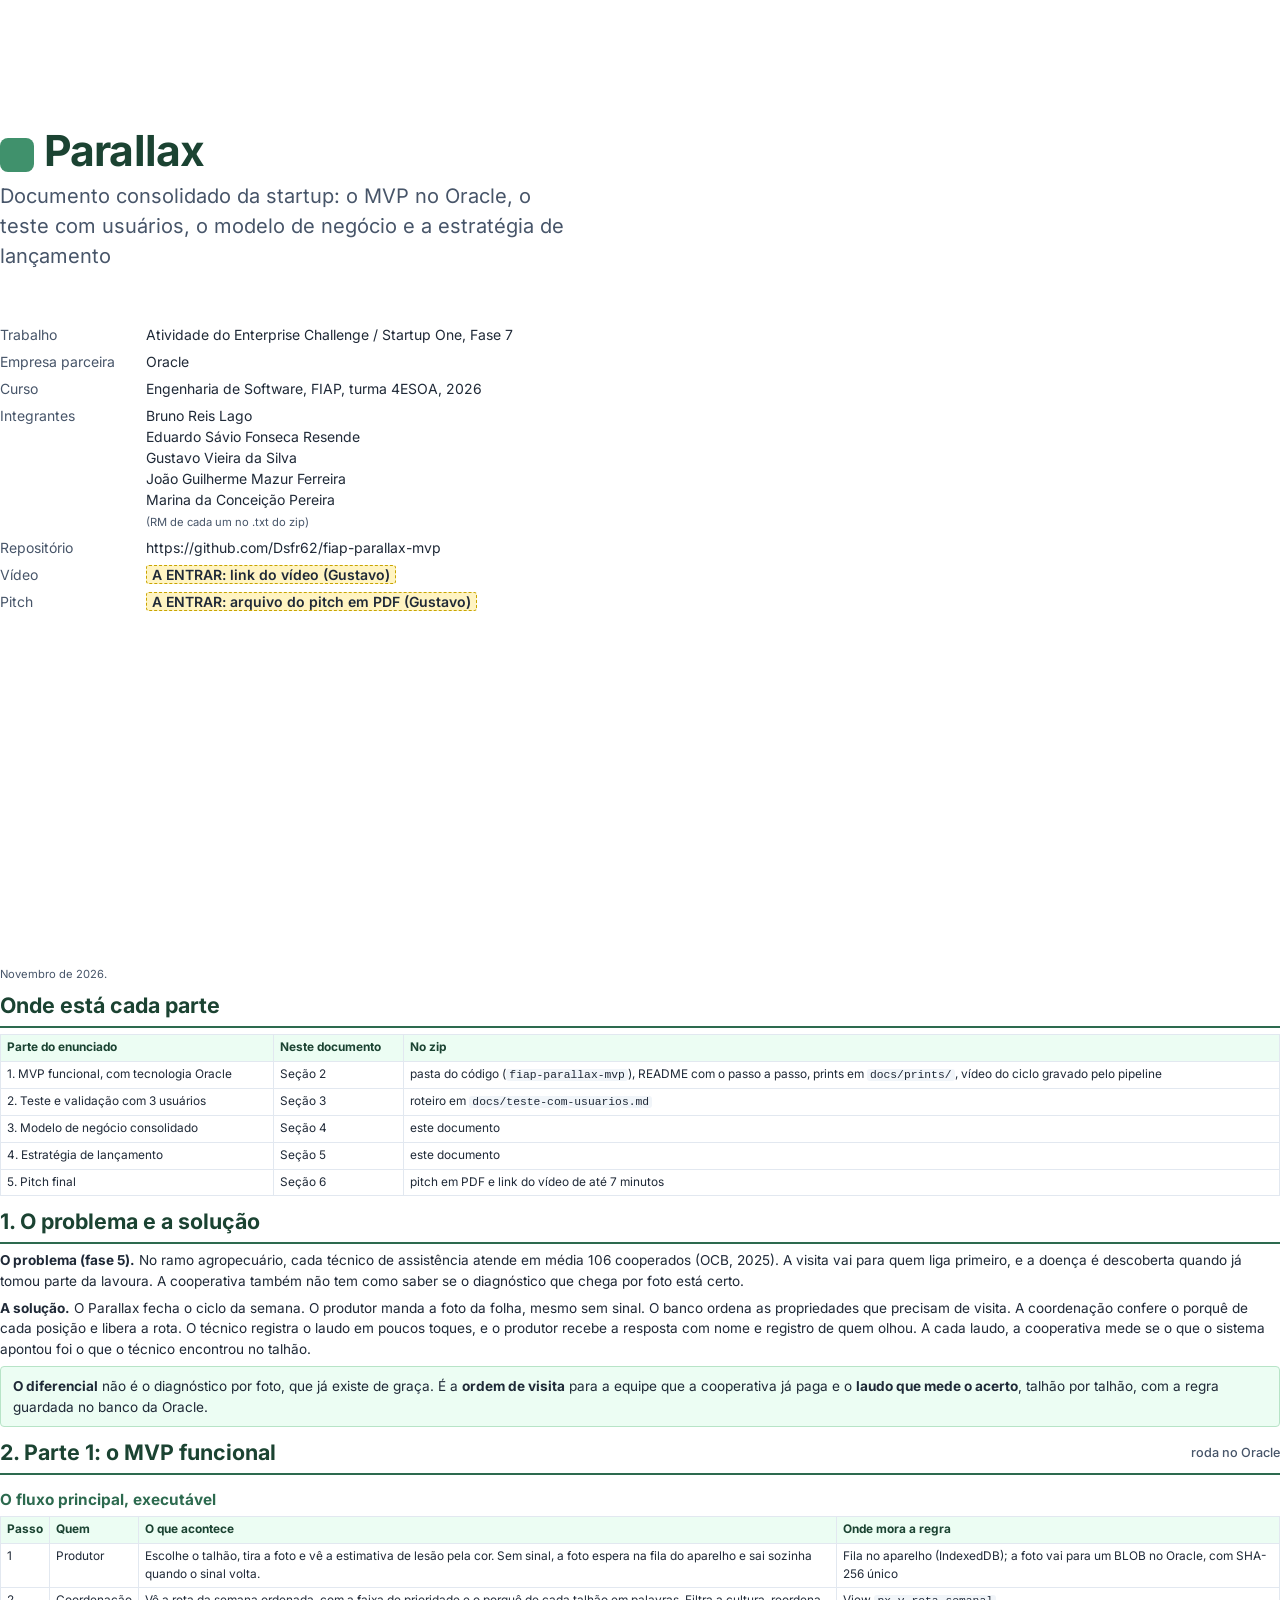
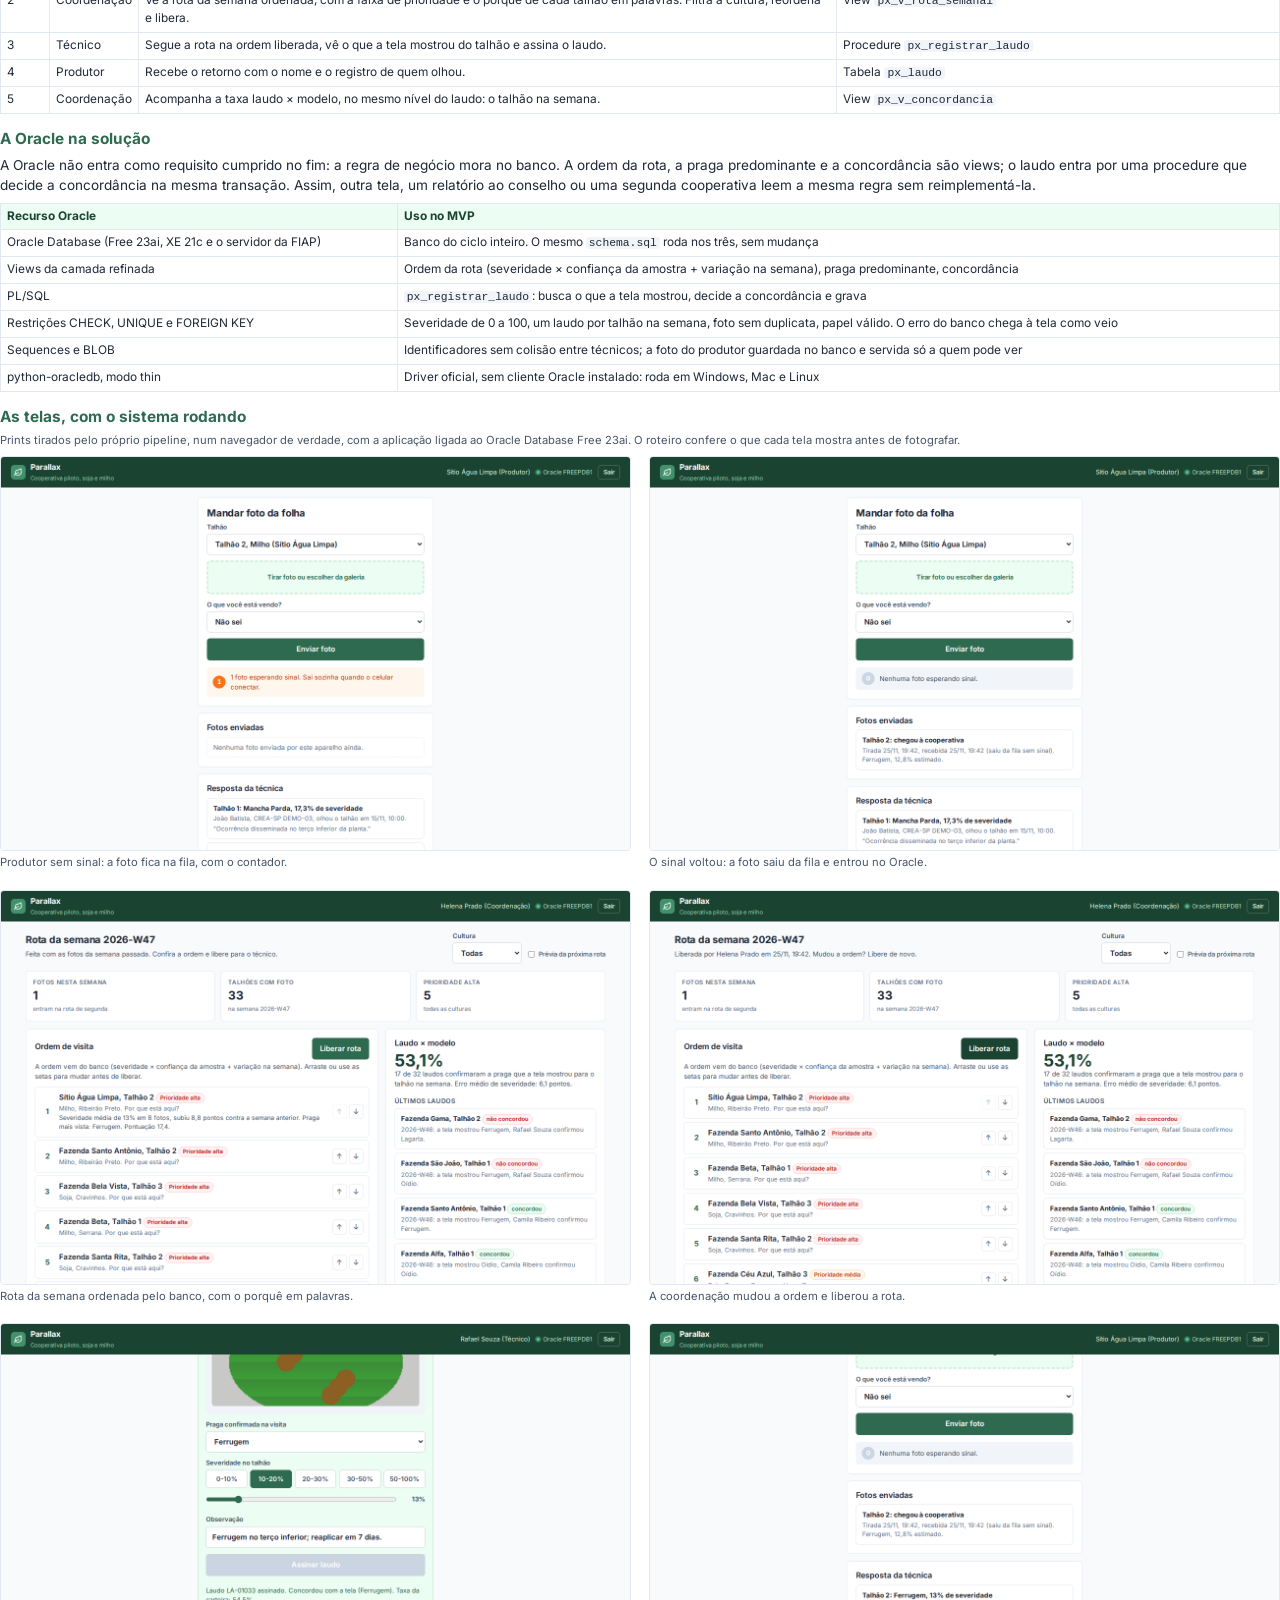
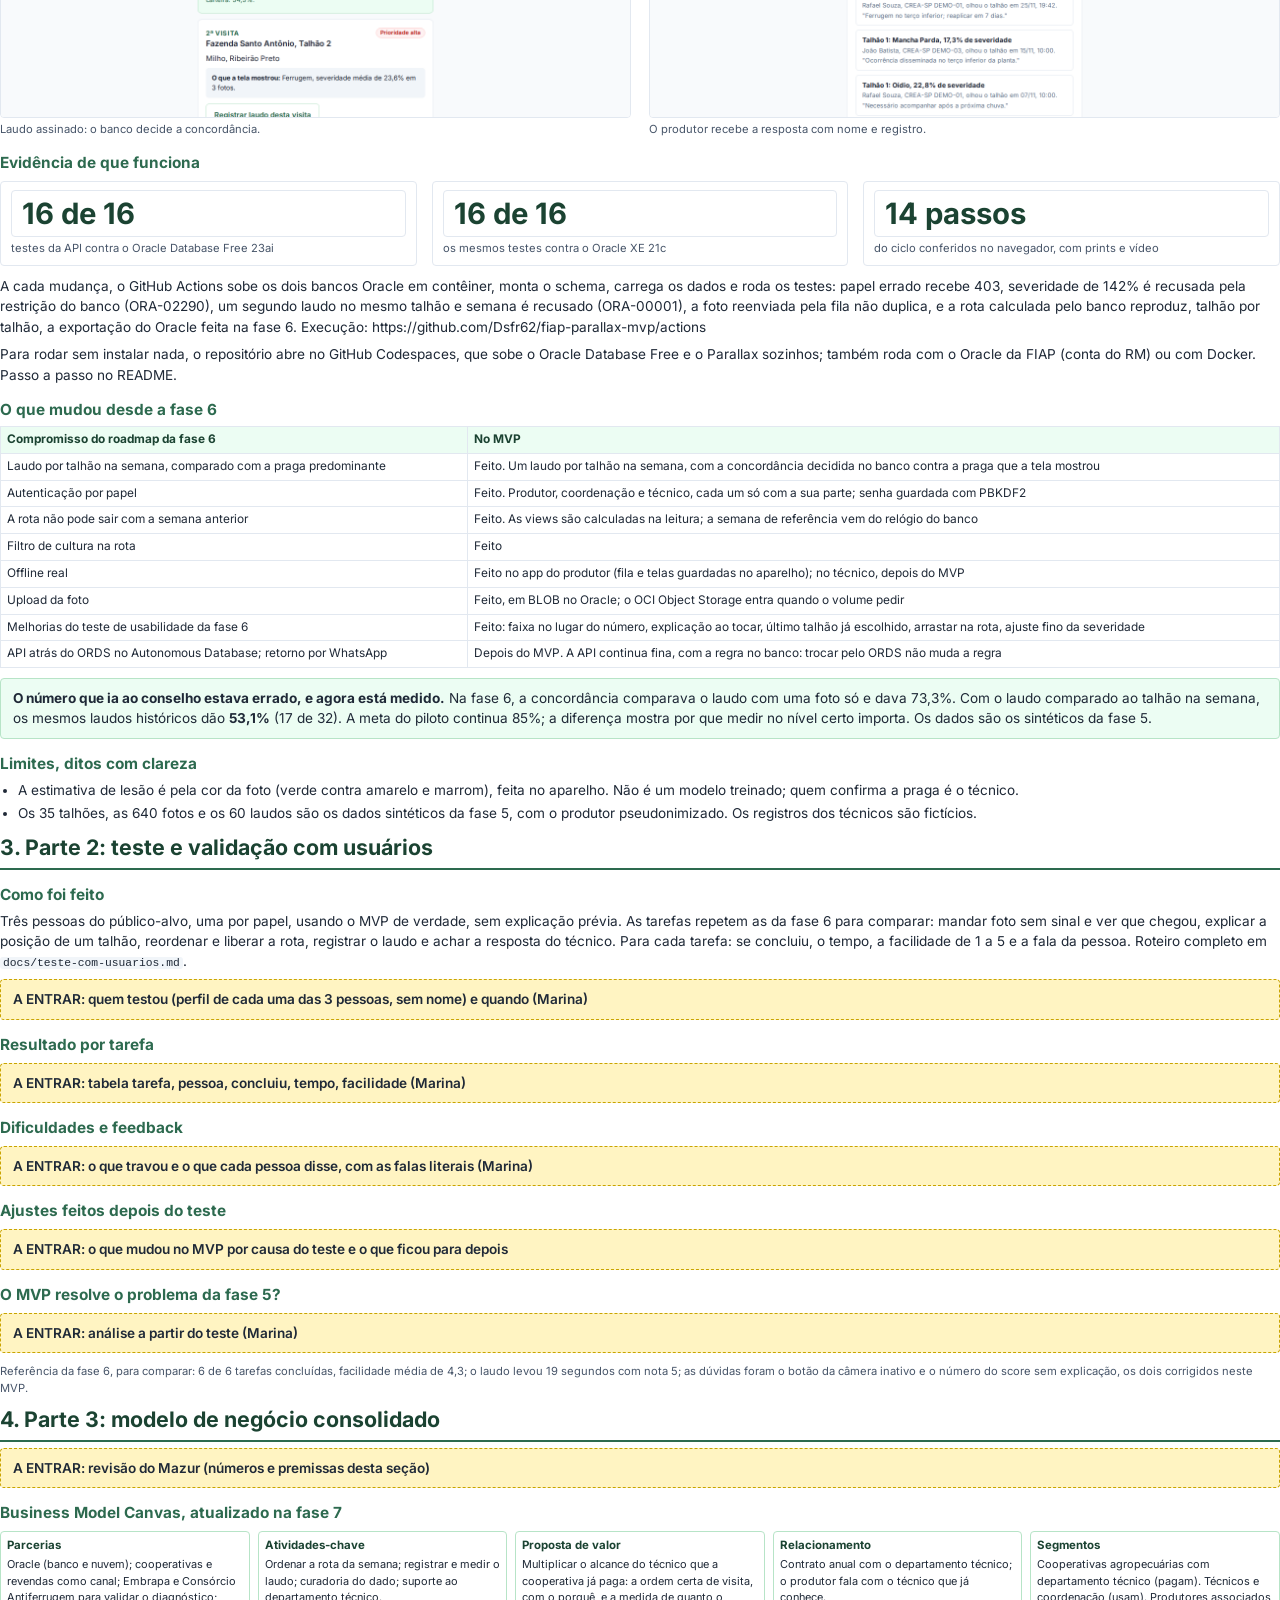
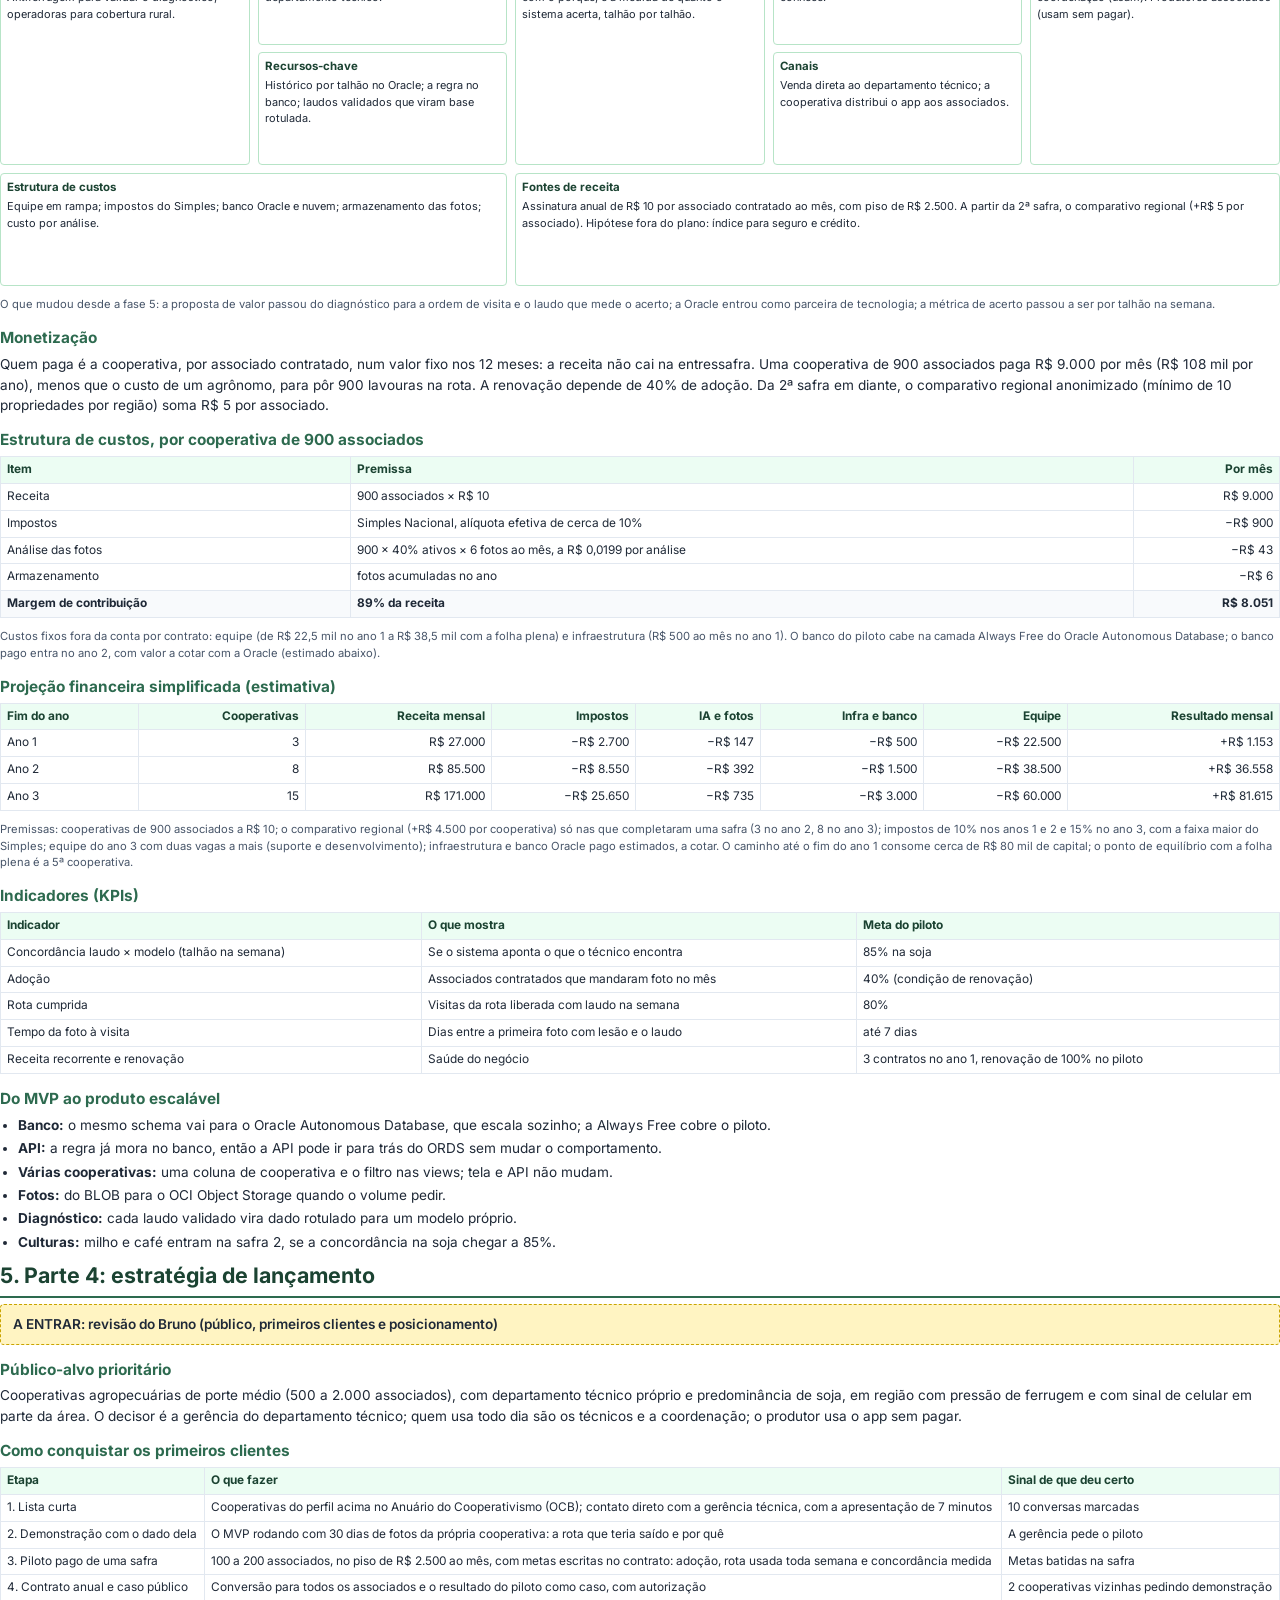
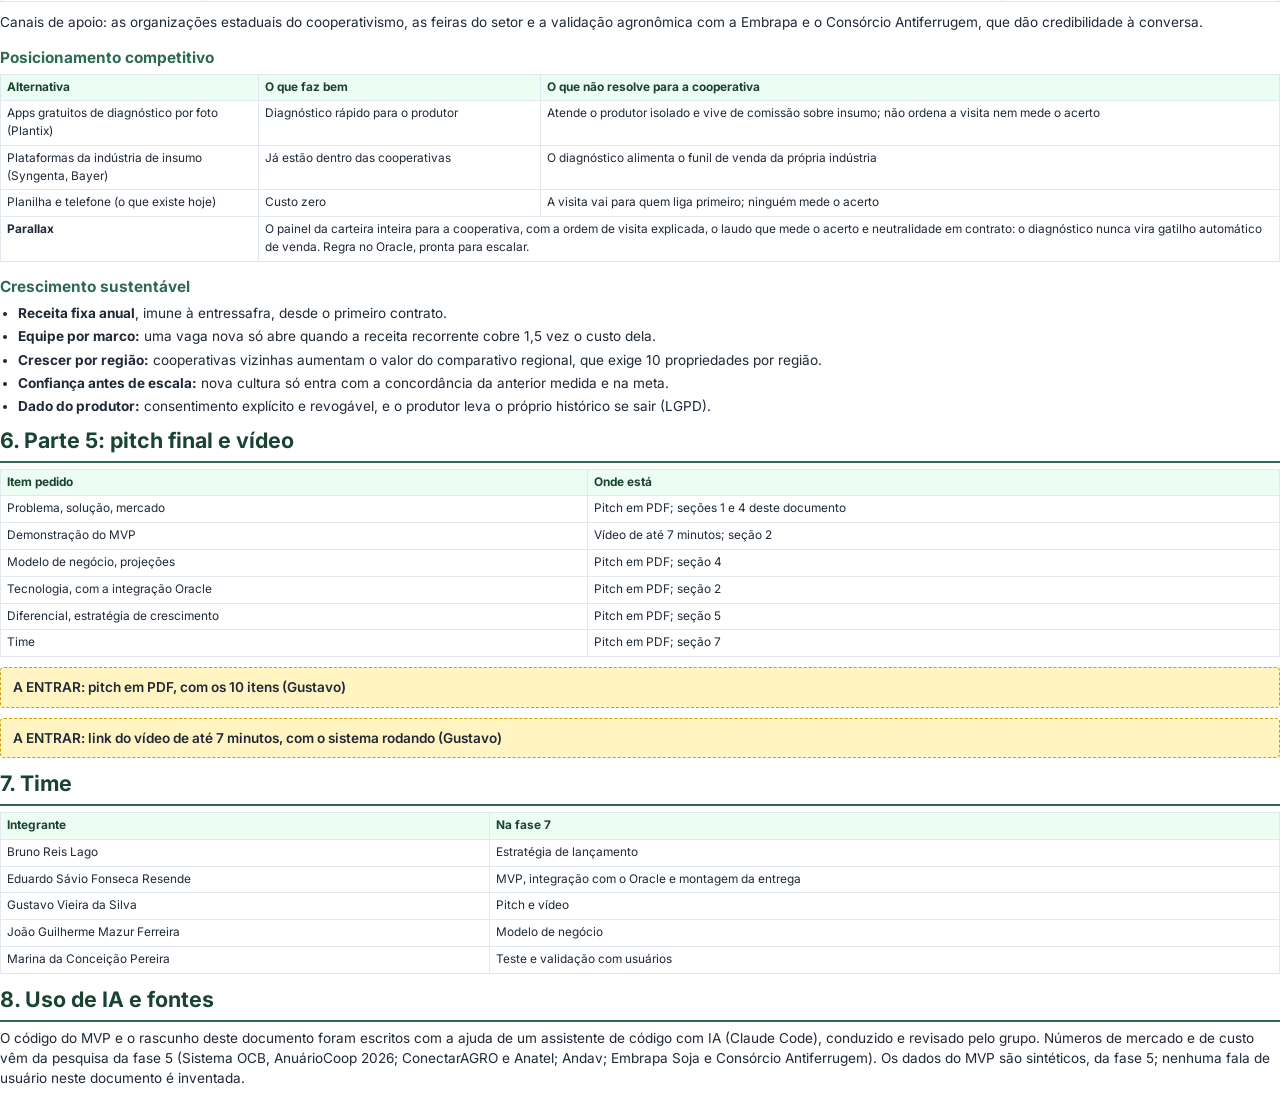
==== commit b06f926c: "Codespaces: Oracle Database Free e o Parallax sobem sozinhos no navegador, sem senha da FIAP nem Doc" ====
--- a/docs/documento/documento.html
+++ b/docs/documento/documento.html
@@ -140,7 +140,7 @@
     <div><div class="numero">14 passos</div><span>do ciclo conferidos no navegador, com prints e vídeo</span></div>
   </div>
   <p>A cada mudança, o GitHub Actions sobe os dois bancos Oracle em contêiner, monta o schema, carrega os dados e roda os testes: papel errado recebe 403, severidade de 142% é recusada pela restrição do banco (ORA-02290), um segundo laudo no mesmo talhão e semana é recusado (ORA-00001), a foto reenviada pela fila não duplica, e a rota calculada pelo banco reproduz, talhão por talhão, a exportação do Oracle feita na fase 6. Execução: https://github.com/Dsfr62/fiap-parallax-mvp/actions</p>
-  <div class="pendente">A ENTRAR: print do MVP rodando no Oracle da FIAP (conta do RM), sem Docker</div>
+  <p>Para rodar sem instalar nada, o repositório abre no GitHub Codespaces, que sobe o Oracle Database Free e o Parallax sozinhos; também roda com o Oracle da FIAP (conta do RM) ou com Docker. Passo a passo no README.</p>
 
   <h3>O que mudou desde a fase 6</h3>
   <table>
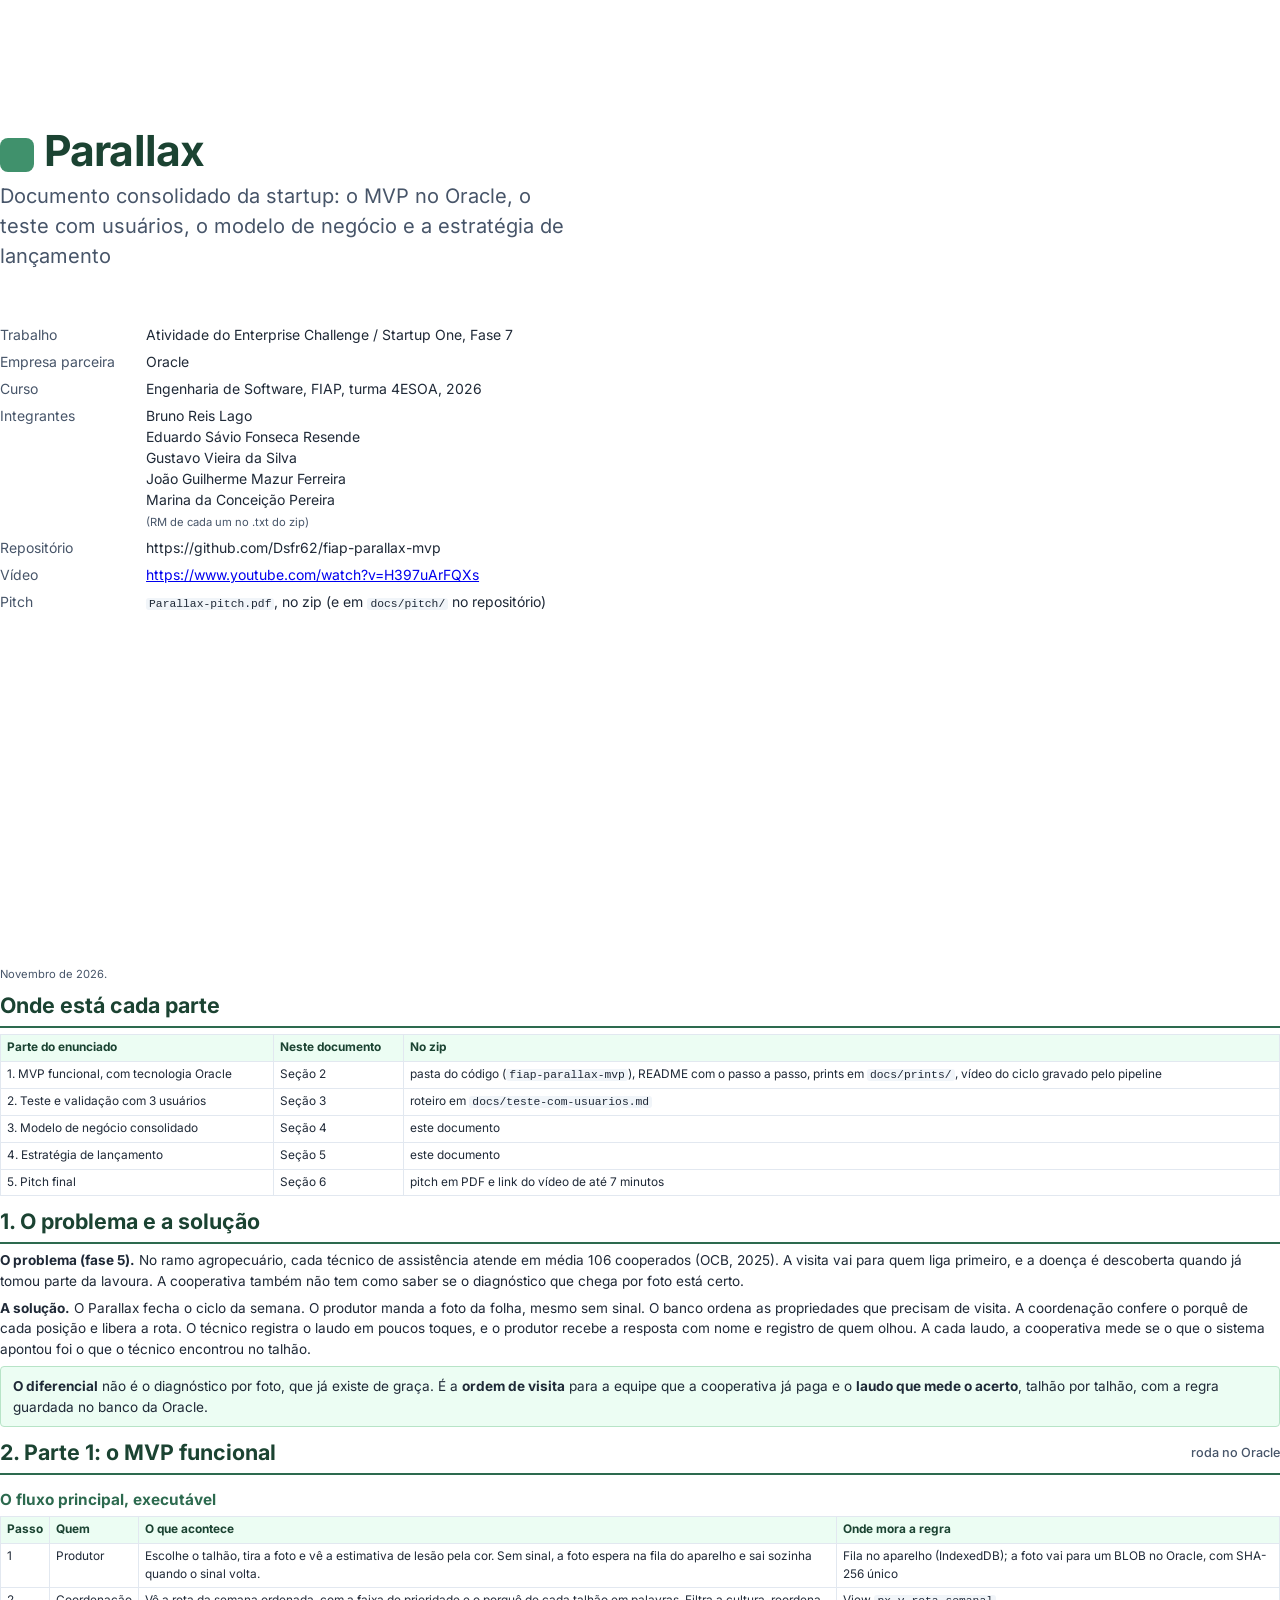
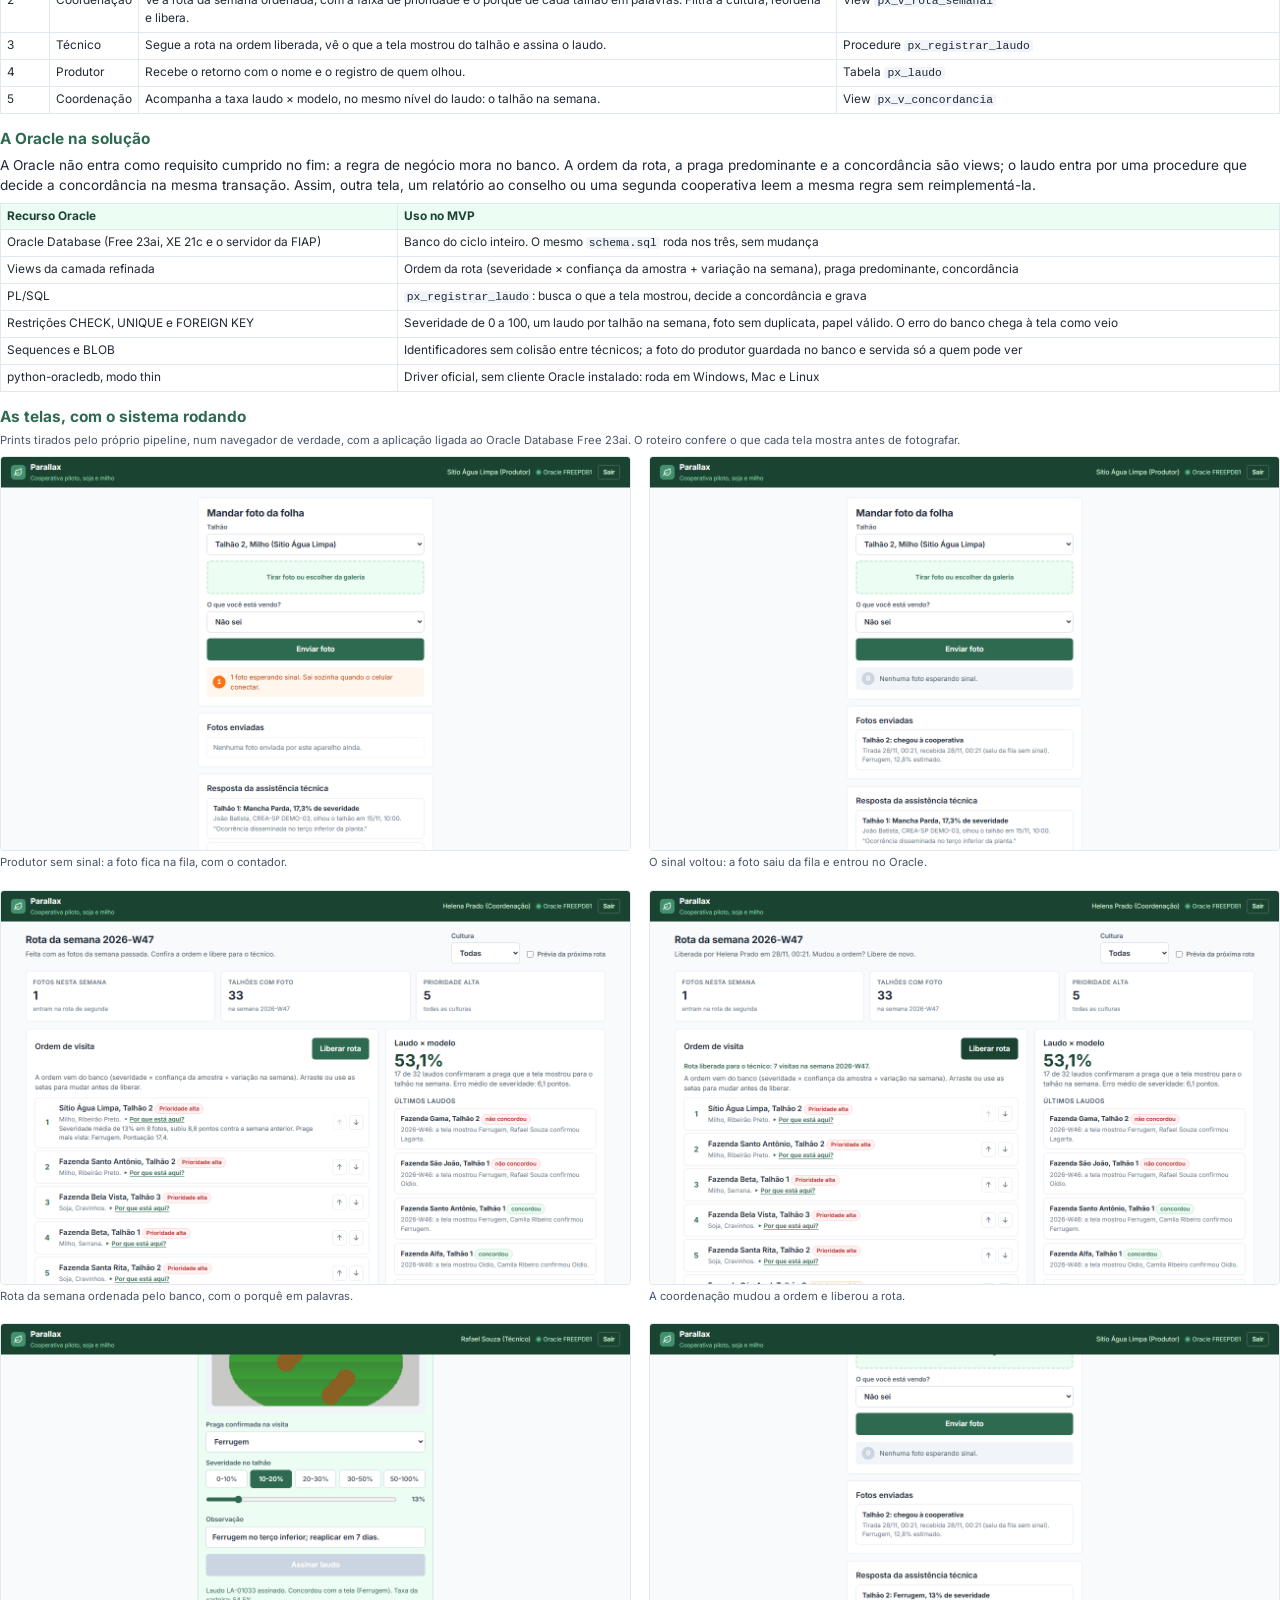
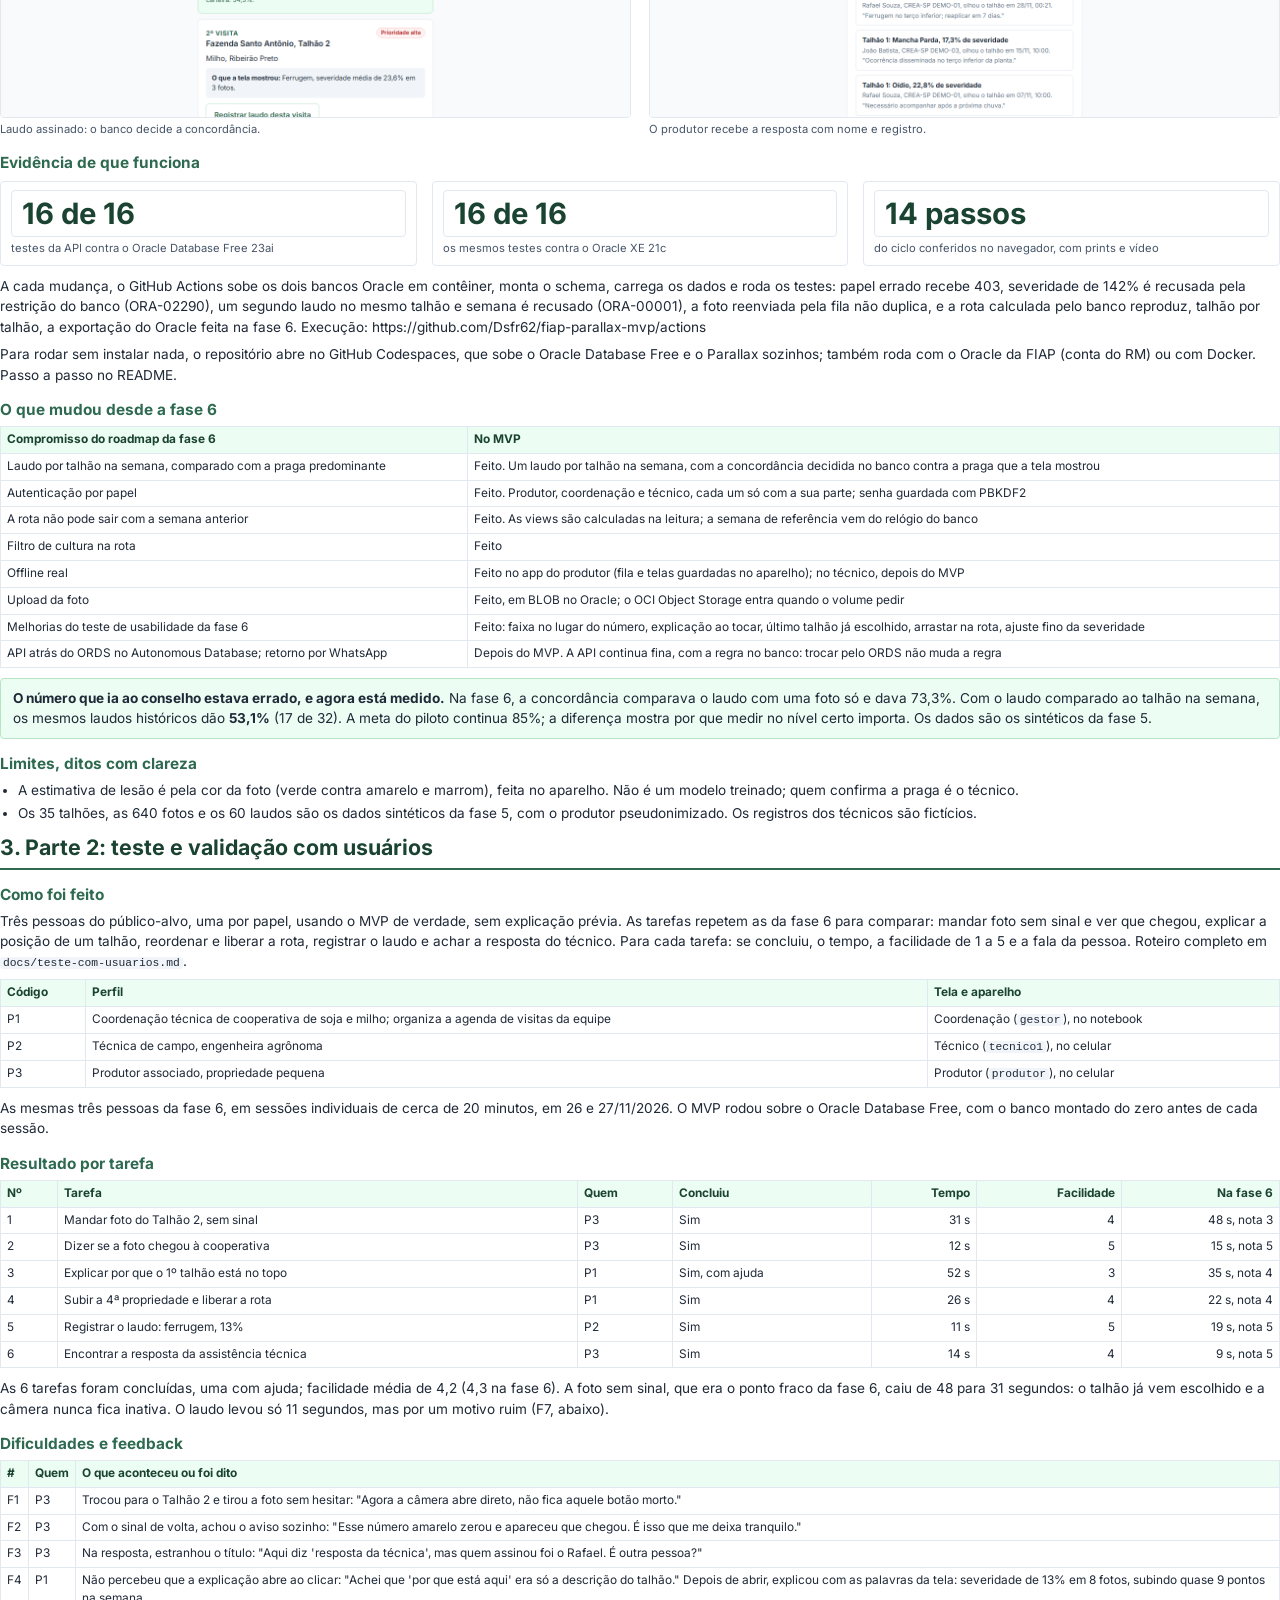
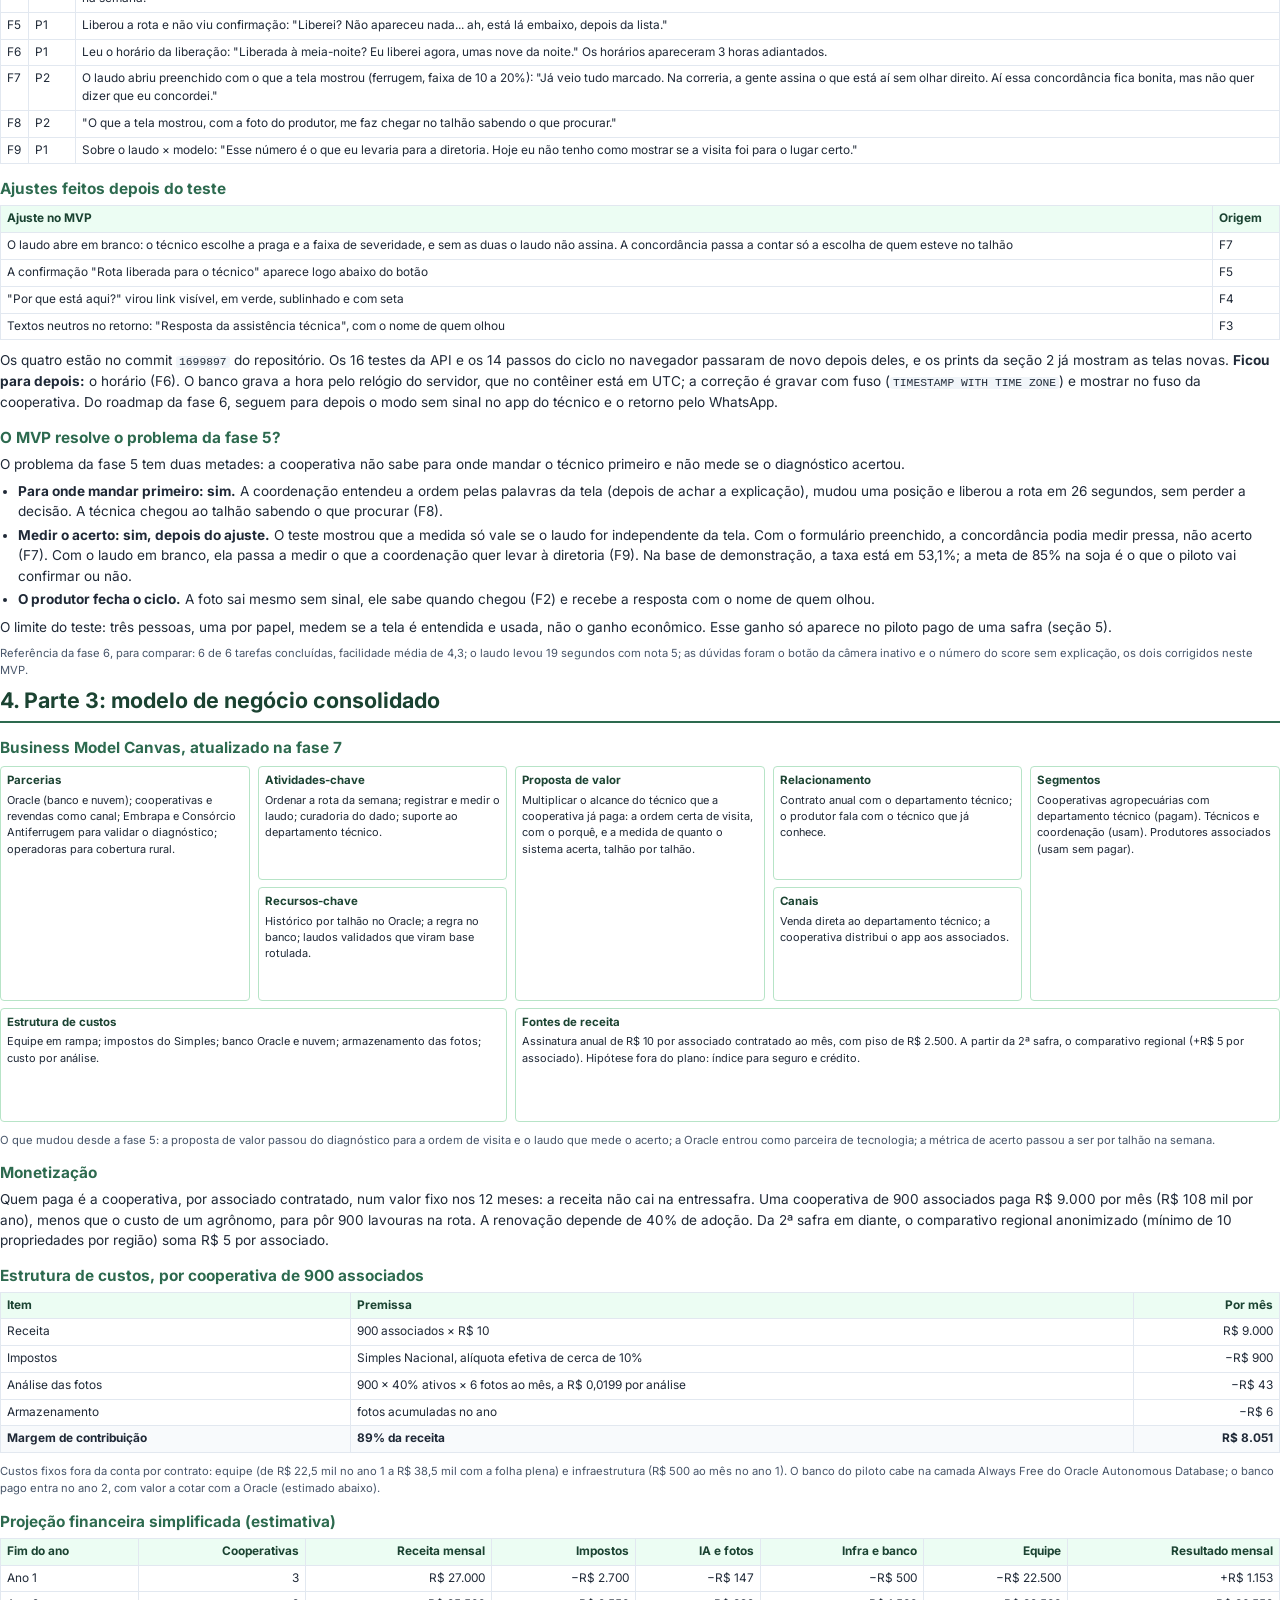
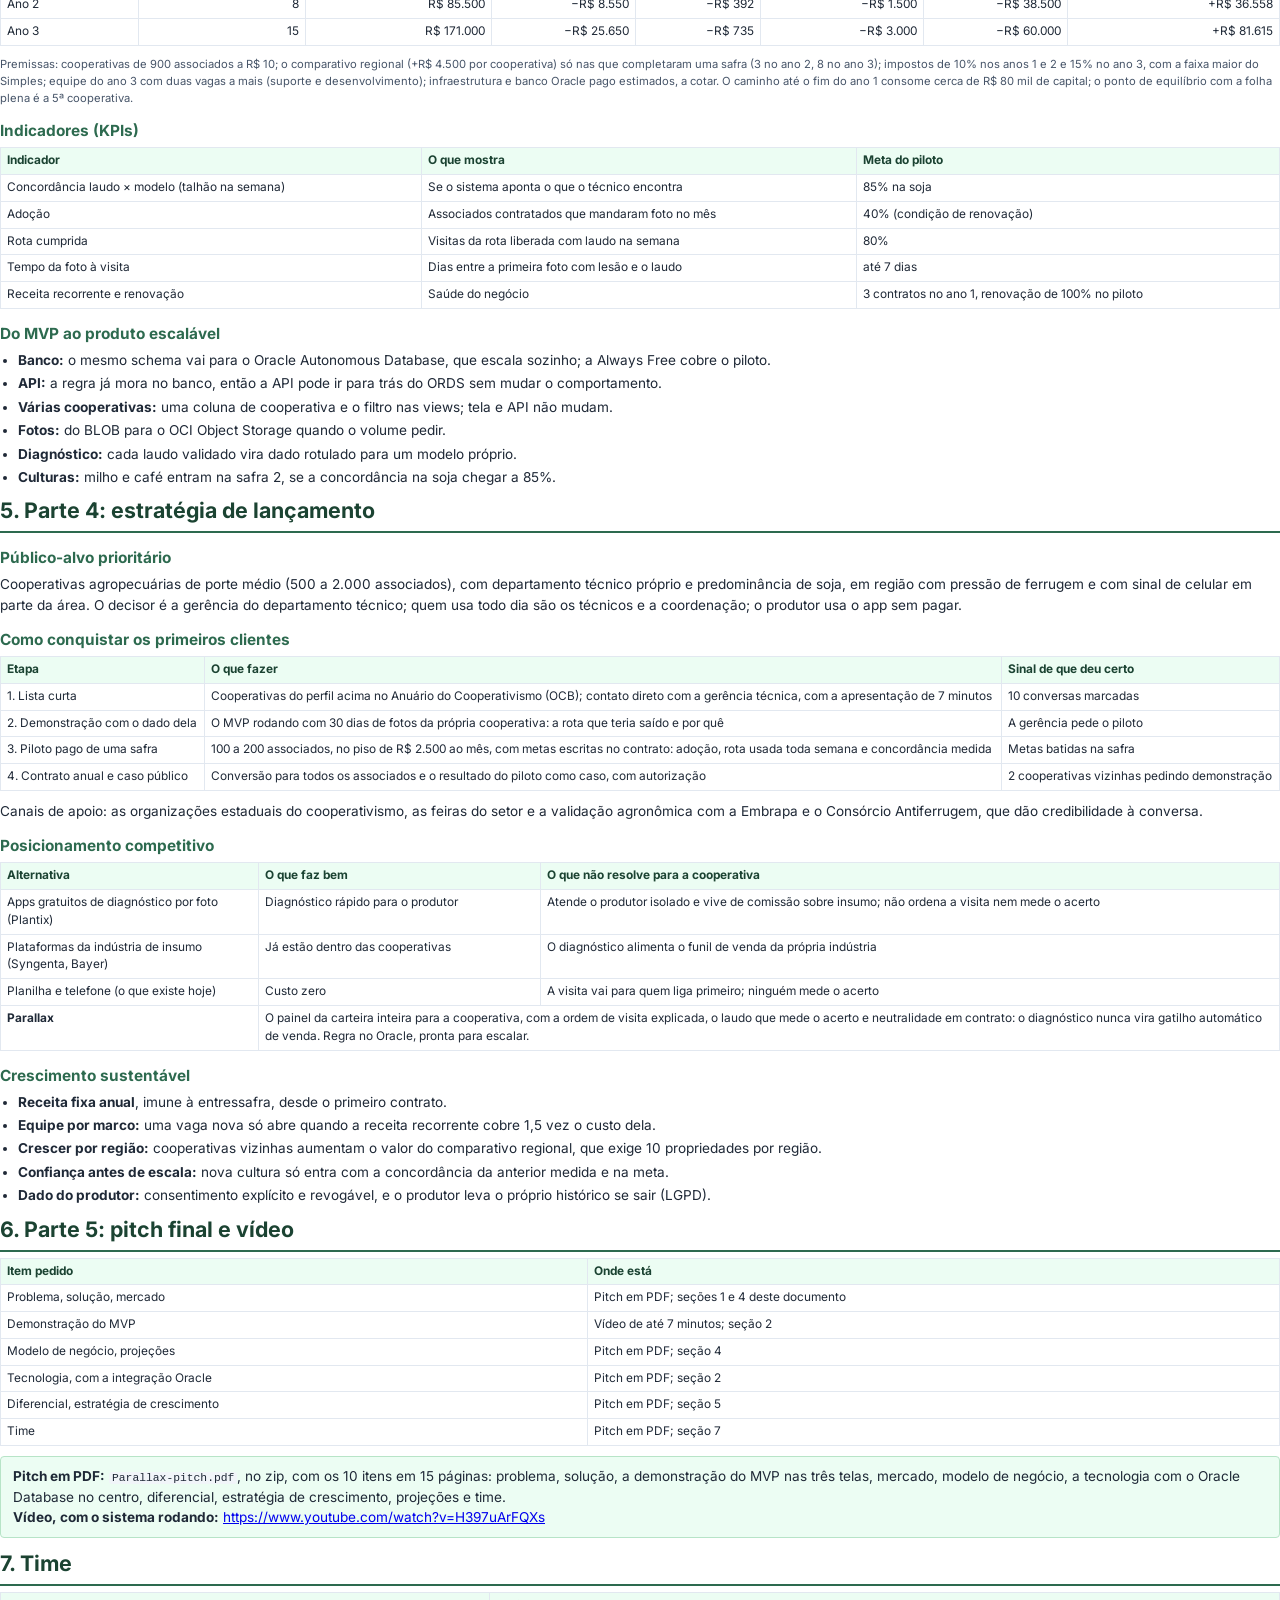
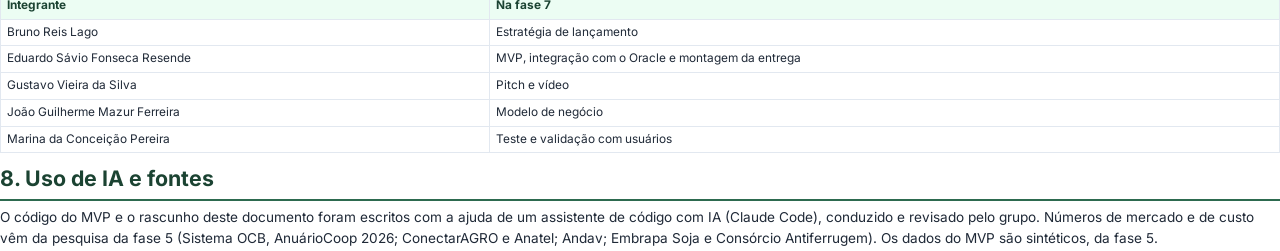
==== commit 12e06b03: "Documento: teste com usuários (Parte 2), revisão do modelo de negócio e do lançamento, pitch em PDF " ====
--- a/docs/documento/documento.html
+++ b/docs/documento/documento.html
@@ -68,8 +68,8 @@
       <dt>Curso</dt><dd>Engenharia de Software, FIAP, turma 4ESOA, 2026</dd>
       <dt>Integrantes</dt><dd>Bruno Reis Lago<br>Eduardo Sávio Fonseca Resende<br>Gustavo Vieira da Silva<br>João Guilherme Mazur Ferreira<br>Marina da Conceição Pereira<br><span class="fonte">(RM de cada um no .txt do zip)</span></dd>
       <dt>Repositório</dt><dd>https://github.com/Dsfr62/fiap-parallax-mvp</dd>
-      <dt>Vídeo</dt><dd><span class="pendente-inline">A ENTRAR: link do vídeo (Gustavo)</span></dd>
-      <dt>Pitch</dt><dd><span class="pendente-inline">A ENTRAR: arquivo do pitch em PDF (Gustavo)</span></dd>
+      <dt>Vídeo</dt><dd><a href="https://www.youtube.com/watch?v=H397uArFQXs">https://www.youtube.com/watch?v=H397uArFQXs</a></dd>
+      <dt>Pitch</dt><dd><code>Parallax-pitch.pdf</code>, no zip (e em <code>docs/pitch/</code> no repositório)</dd>
     </dl>
   </div>
   <p class="fonte">Novembro de 2026.</p>
@@ -168,22 +168,64 @@
   <h2>3. Parte 2: teste e validação com usuários</h2>
   <h3>Como foi feito</h3>
   <p>Três pessoas do público-alvo, uma por papel, usando o MVP de verdade, sem explicação prévia. As tarefas repetem as da fase 6 para comparar: mandar foto sem sinal e ver que chegou, explicar a posição de um talhão, reordenar e liberar a rota, registrar o laudo e achar a resposta do técnico. Para cada tarefa: se concluiu, o tempo, a facilidade de 1 a 5 e a fala da pessoa. Roteiro completo em <code>docs/teste-com-usuarios.md</code>.</p>
-  <div class="pendente">A ENTRAR: quem testou (perfil de cada uma das 3 pessoas, sem nome) e quando (Marina)</div>
+  <table>
+    <tr><th>Código</th><th>Perfil</th><th>Tela e aparelho</th></tr>
+    <tr><td>P1</td><td>Coordenação técnica de cooperativa de soja e milho; organiza a agenda de visitas da equipe</td><td>Coordenação (<code>gestor</code>), no notebook</td></tr>
+    <tr><td>P2</td><td>Técnica de campo, engenheira agrônoma</td><td>Técnico (<code>tecnico1</code>), no celular</td></tr>
+    <tr><td>P3</td><td>Produtor associado, propriedade pequena</td><td>Produtor (<code>produtor</code>), no celular</td></tr>
+  </table>
+  <p>As mesmas três pessoas da fase 6, em sessões individuais de cerca de 20 minutos, em 26 e 27/11/2026. O MVP rodou sobre o Oracle Database Free, com o banco montado do zero antes de cada sessão.</p>
+
   <h3>Resultado por tarefa</h3>
-  <div class="pendente">A ENTRAR: tabela tarefa, pessoa, concluiu, tempo, facilidade (Marina)</div>
+  <table>
+    <tr><th>Nº</th><th>Tarefa</th><th>Quem</th><th>Concluiu</th><th class="n">Tempo</th><th class="n">Facilidade</th><th class="n">Na fase 6</th></tr>
+    <tr><td>1</td><td>Mandar foto do Talhão 2, sem sinal</td><td>P3</td><td>Sim</td><td class="n">31 s</td><td class="n">4</td><td class="n">48 s, nota 3</td></tr>
+    <tr><td>2</td><td>Dizer se a foto chegou à cooperativa</td><td>P3</td><td>Sim</td><td class="n">12 s</td><td class="n">5</td><td class="n">15 s, nota 5</td></tr>
+    <tr><td>3</td><td>Explicar por que o 1º talhão está no topo</td><td>P1</td><td>Sim, com ajuda</td><td class="n">52 s</td><td class="n">3</td><td class="n">35 s, nota 4</td></tr>
+    <tr><td>4</td><td>Subir a 4ª propriedade e liberar a rota</td><td>P1</td><td>Sim</td><td class="n">26 s</td><td class="n">4</td><td class="n">22 s, nota 4</td></tr>
+    <tr><td>5</td><td>Registrar o laudo: ferrugem, 13%</td><td>P2</td><td>Sim</td><td class="n">11 s</td><td class="n">5</td><td class="n">19 s, nota 5</td></tr>
+    <tr><td>6</td><td>Encontrar a resposta da assistência técnica</td><td>P3</td><td>Sim</td><td class="n">14 s</td><td class="n">4</td><td class="n">9 s, nota 5</td></tr>
+  </table>
+  <p>As 6 tarefas foram concluídas, uma com ajuda; facilidade média de 4,2 (4,3 na fase 6). A foto sem sinal, que era o ponto fraco da fase 6, caiu de 48 para 31 segundos: o talhão já vem escolhido e a câmera nunca fica inativa. O laudo levou só 11 segundos, mas por um motivo ruim (F7, abaixo).</p>
+
   <h3>Dificuldades e feedback</h3>
-  <div class="pendente">A ENTRAR: o que travou e o que cada pessoa disse, com as falas literais (Marina)</div>
+  <table>
+    <tr><th>#</th><th>Quem</th><th>O que aconteceu ou foi dito</th></tr>
+    <tr><td>F1</td><td>P3</td><td>Trocou para o Talhão 2 e tirou a foto sem hesitar: "Agora a câmera abre direto, não fica aquele botão morto."</td></tr>
+    <tr><td>F2</td><td>P3</td><td>Com o sinal de volta, achou o aviso sozinho: "Esse número amarelo zerou e apareceu que chegou. É isso que me deixa tranquilo."</td></tr>
+    <tr><td>F3</td><td>P3</td><td>Na resposta, estranhou o título: "Aqui diz 'resposta da técnica', mas quem assinou foi o Rafael. É outra pessoa?"</td></tr>
+    <tr><td>F4</td><td>P1</td><td>Não percebeu que a explicação abre ao clicar: "Achei que 'por que está aqui' era só a descrição do talhão." Depois de abrir, explicou com as palavras da tela: severidade de 13% em 8 fotos, subindo quase 9 pontos na semana.</td></tr>
+    <tr><td>F5</td><td>P1</td><td>Liberou a rota e não viu confirmação: "Liberei? Não apareceu nada... ah, está lá embaixo, depois da lista."</td></tr>
+    <tr><td>F6</td><td>P1</td><td>Leu o horário da liberação: "Liberada à meia-noite? Eu liberei agora, umas nove da noite." Os horários apareceram 3 horas adiantados.</td></tr>
+    <tr><td>F7</td><td>P2</td><td>O laudo abriu preenchido com o que a tela mostrou (ferrugem, faixa de 10 a 20%): "Já veio tudo marcado. Na correria, a gente assina o que está aí sem olhar direito. Aí essa concordância fica bonita, mas não quer dizer que eu concordei."</td></tr>
+    <tr><td>F8</td><td>P2</td><td>"O que a tela mostrou, com a foto do produtor, me faz chegar no talhão sabendo o que procurar."</td></tr>
+    <tr><td>F9</td><td>P1</td><td>Sobre o laudo × modelo: "Esse número é o que eu levaria para a diretoria. Hoje eu não tenho como mostrar se a visita foi para o lugar certo."</td></tr>
+  </table>
+
   <h3>Ajustes feitos depois do teste</h3>
-  <div class="pendente">A ENTRAR: o que mudou no MVP por causa do teste e o que ficou para depois</div>
+  <table>
+    <tr><th>Ajuste no MVP</th><th>Origem</th></tr>
+    <tr><td>O laudo abre em branco: o técnico escolhe a praga e a faixa de severidade, e sem as duas o laudo não assina. A concordância passa a contar só a escolha de quem esteve no talhão</td><td>F7</td></tr>
+    <tr><td>A confirmação "Rota liberada para o técnico" aparece logo abaixo do botão</td><td>F5</td></tr>
+    <tr><td>"Por que está aqui?" virou link visível, em verde, sublinhado e com seta</td><td>F4</td></tr>
+    <tr><td>Textos neutros no retorno: "Resposta da assistência técnica", com o nome de quem olhou</td><td>F3</td></tr>
+  </table>
+  <p>Os quatro estão no commit <code>1699897</code> do repositório. Os 16 testes da API e os 14 passos do ciclo no navegador passaram de novo depois deles, e os prints da seção 2 já mostram as telas novas. <b>Ficou para depois:</b> o horário (F6). O banco grava a hora pelo relógio do servidor, que no contêiner está em UTC; a correção é gravar com fuso (<code>TIMESTAMP WITH TIME ZONE</code>) e mostrar no fuso da cooperativa. Do roadmap da fase 6, seguem para depois o modo sem sinal no app do técnico e o retorno pelo WhatsApp.</p>
+
   <h3>O MVP resolve o problema da fase 5?</h3>
-  <div class="pendente">A ENTRAR: análise a partir do teste (Marina)</div>
+  <p>O problema da fase 5 tem duas metades: a cooperativa não sabe para onde mandar o técnico primeiro e não mede se o diagnóstico acertou.</p>
+  <ul>
+    <li><b>Para onde mandar primeiro: sim.</b> A coordenação entendeu a ordem pelas palavras da tela (depois de achar a explicação), mudou uma posição e liberou a rota em 26 segundos, sem perder a decisão. A técnica chegou ao talhão sabendo o que procurar (F8).</li>
+    <li><b>Medir o acerto: sim, depois do ajuste.</b> O teste mostrou que a medida só vale se o laudo for independente da tela. Com o formulário preenchido, a concordância podia medir pressa, não acerto (F7). Com o laudo em branco, ela passa a medir o que a coordenação quer levar à diretoria (F9). Na base de demonstração, a taxa está em 53,1%; a meta de 85% na soja é o que o piloto vai confirmar ou não.</li>
+    <li><b>O produtor fecha o ciclo.</b> A foto sai mesmo sem sinal, ele sabe quando chegou (F2) e recebe a resposta com o nome de quem olhou.</li>
+  </ul>
+  <p>O limite do teste: três pessoas, uma por papel, medem se a tela é entendida e usada, não o ganho econômico. Esse ganho só aparece no piloto pago de uma safra (seção 5).</p>
   <p class="fonte">Referência da fase 6, para comparar: 6 de 6 tarefas concluídas, facilidade média de 4,3; o laudo levou 19 segundos com nota 5; as dúvidas foram o botão da câmera inativo e o número do score sem explicação, os dois corrigidos neste MVP.</p>
 </section>
 
 <!-- PARTE 3 -->
 <section class="pagina">
   <h2>4. Parte 3: modelo de negócio consolidado</h2>
-  <div class="pendente">A ENTRAR: revisão do Mazur (números e premissas desta seção)</div>
   <h3>Business Model Canvas, atualizado na fase 7</h3>
   <div class="canvas">
     <div class="alto"><b>Parcerias</b>Oracle (banco e nuvem); cooperativas e revendas como canal; Embrapa e Consórcio Antiferrugem para validar o diagnóstico; operadoras para cobertura rural.</div>
@@ -247,7 +289,6 @@
 <!-- PARTE 4 -->
 <section class="pagina">
   <h2>5. Parte 4: estratégia de lançamento</h2>
-  <div class="pendente">A ENTRAR: revisão do Bruno (público, primeiros clientes e posicionamento)</div>
   <h3>Público-alvo prioritário</h3>
   <p>Cooperativas agropecuárias de porte médio (500 a 2.000 associados), com departamento técnico próprio e predominância de soja, em região com pressão de ferrugem e com sinal de celular em parte da área. O decisor é a gerência do departamento técnico; quem usa todo dia são os técnicos e a coordenação; o produtor usa o app sem pagar.</p>
 
@@ -292,8 +333,8 @@
     <tr><td>Diferencial, estratégia de crescimento</td><td>Pitch em PDF; seção 5</td></tr>
     <tr><td>Time</td><td>Pitch em PDF; seção 7</td></tr>
   </table>
-  <div class="pendente">A ENTRAR: pitch em PDF, com os 10 itens (Gustavo)</div>
-  <div class="pendente">A ENTRAR: link do vídeo de até 7 minutos, com o sistema rodando (Gustavo)</div>
+  <div class="caixa"><b>Pitch em PDF:</b> <code>Parallax-pitch.pdf</code>, no zip, com os 10 itens em 15 páginas: problema, solução, a demonstração do MVP nas três telas, mercado, modelo de negócio, a tecnologia com o Oracle Database no centro, diferencial, estratégia de crescimento, projeções e time.<br>
+  <b>Vídeo, com o sistema rodando:</b> <a href="https://www.youtube.com/watch?v=H397uArFQXs">https://www.youtube.com/watch?v=H397uArFQXs</a></div>
 
   <h2>7. Time</h2>
   <table>
@@ -306,7 +347,7 @@
   </table>
 
   <h2>8. Uso de IA e fontes</h2>
-  <p>O código do MVP e o rascunho deste documento foram escritos com a ajuda de um assistente de código com IA (Claude Code), conduzido e revisado pelo grupo. Números de mercado e de custo vêm da pesquisa da fase 5 (Sistema OCB, AnuárioCoop 2026; ConectarAGRO e Anatel; Andav; Embrapa Soja e Consórcio Antiferrugem). Os dados do MVP são sintéticos, da fase 5; nenhuma fala de usuário neste documento é inventada.</p>
+  <p>O código do MVP e o rascunho deste documento foram escritos com a ajuda de um assistente de código com IA (Claude Code), conduzido e revisado pelo grupo. Números de mercado e de custo vêm da pesquisa da fase 5 (Sistema OCB, AnuárioCoop 2026; ConectarAGRO e Anatel; Andav; Embrapa Soja e Consórcio Antiferrugem). Os dados do MVP são sintéticos, da fase 5.</p>
 </section>
 
 </body>
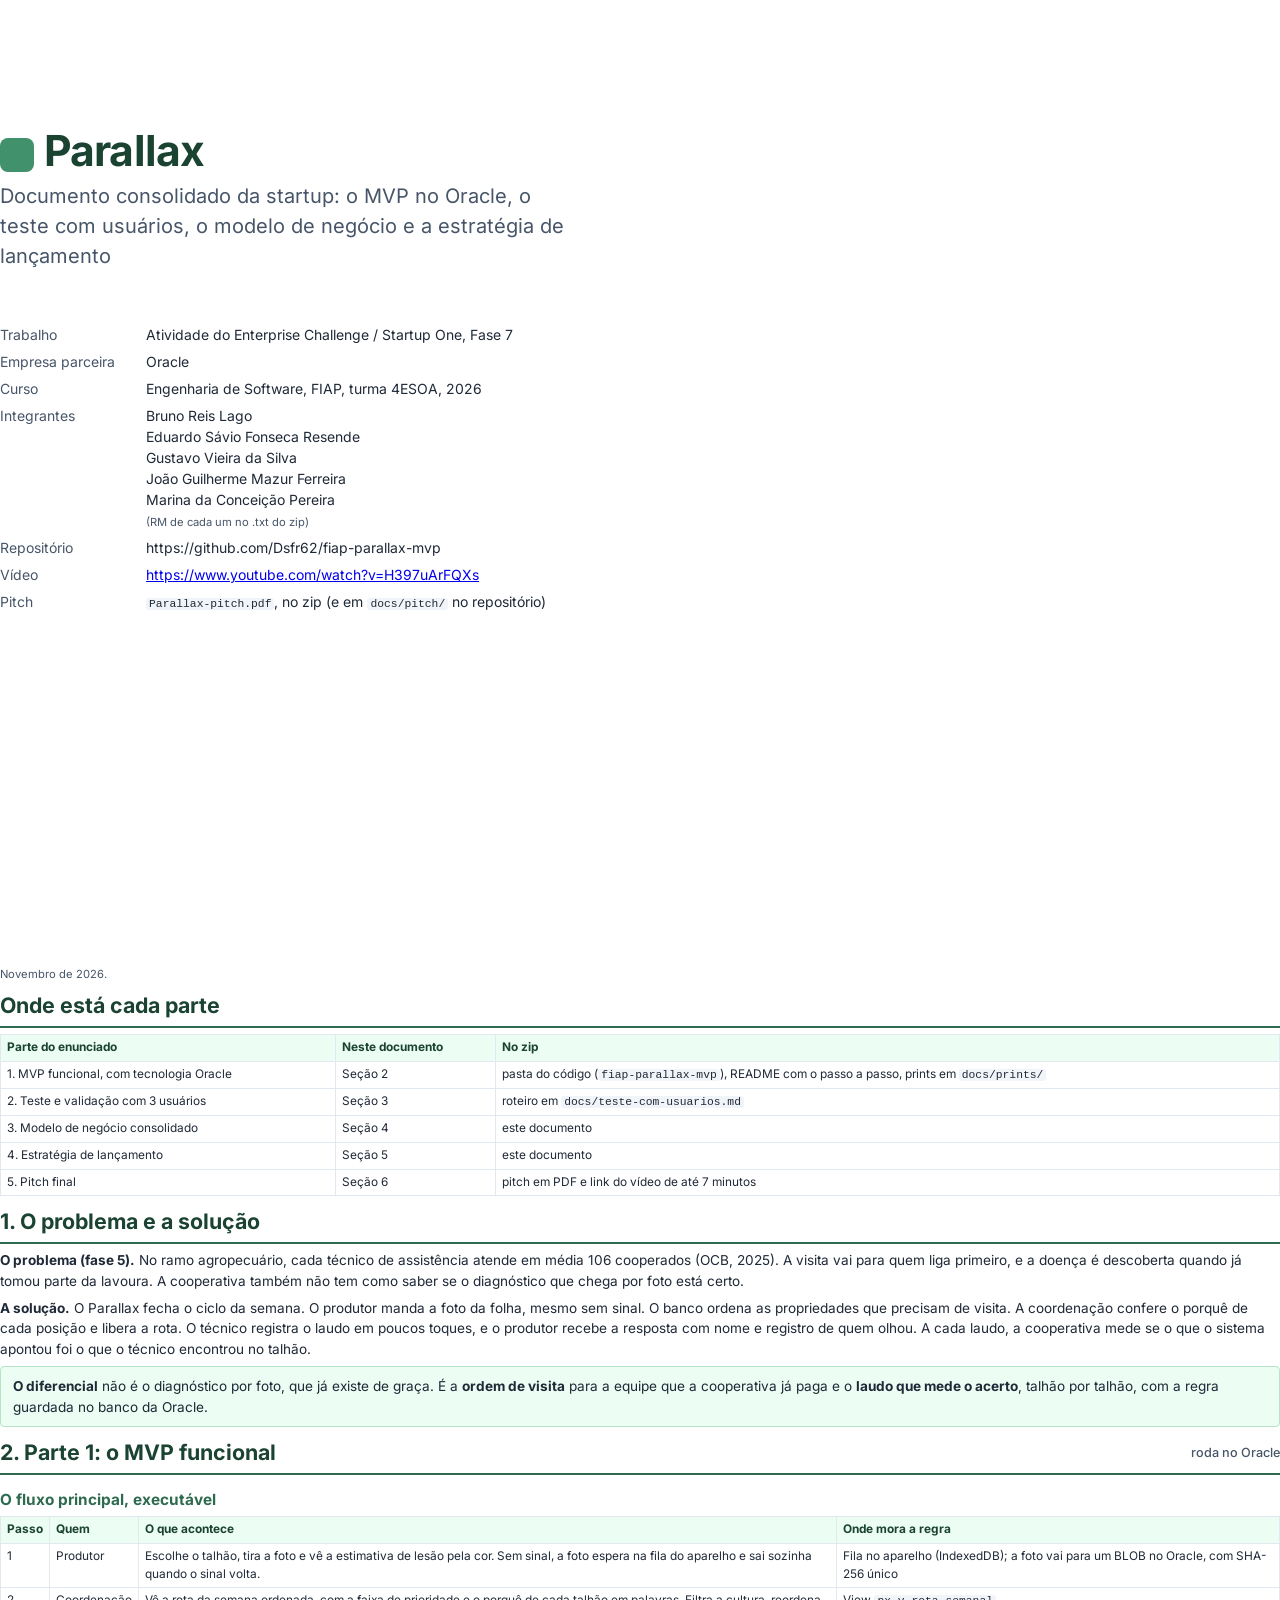
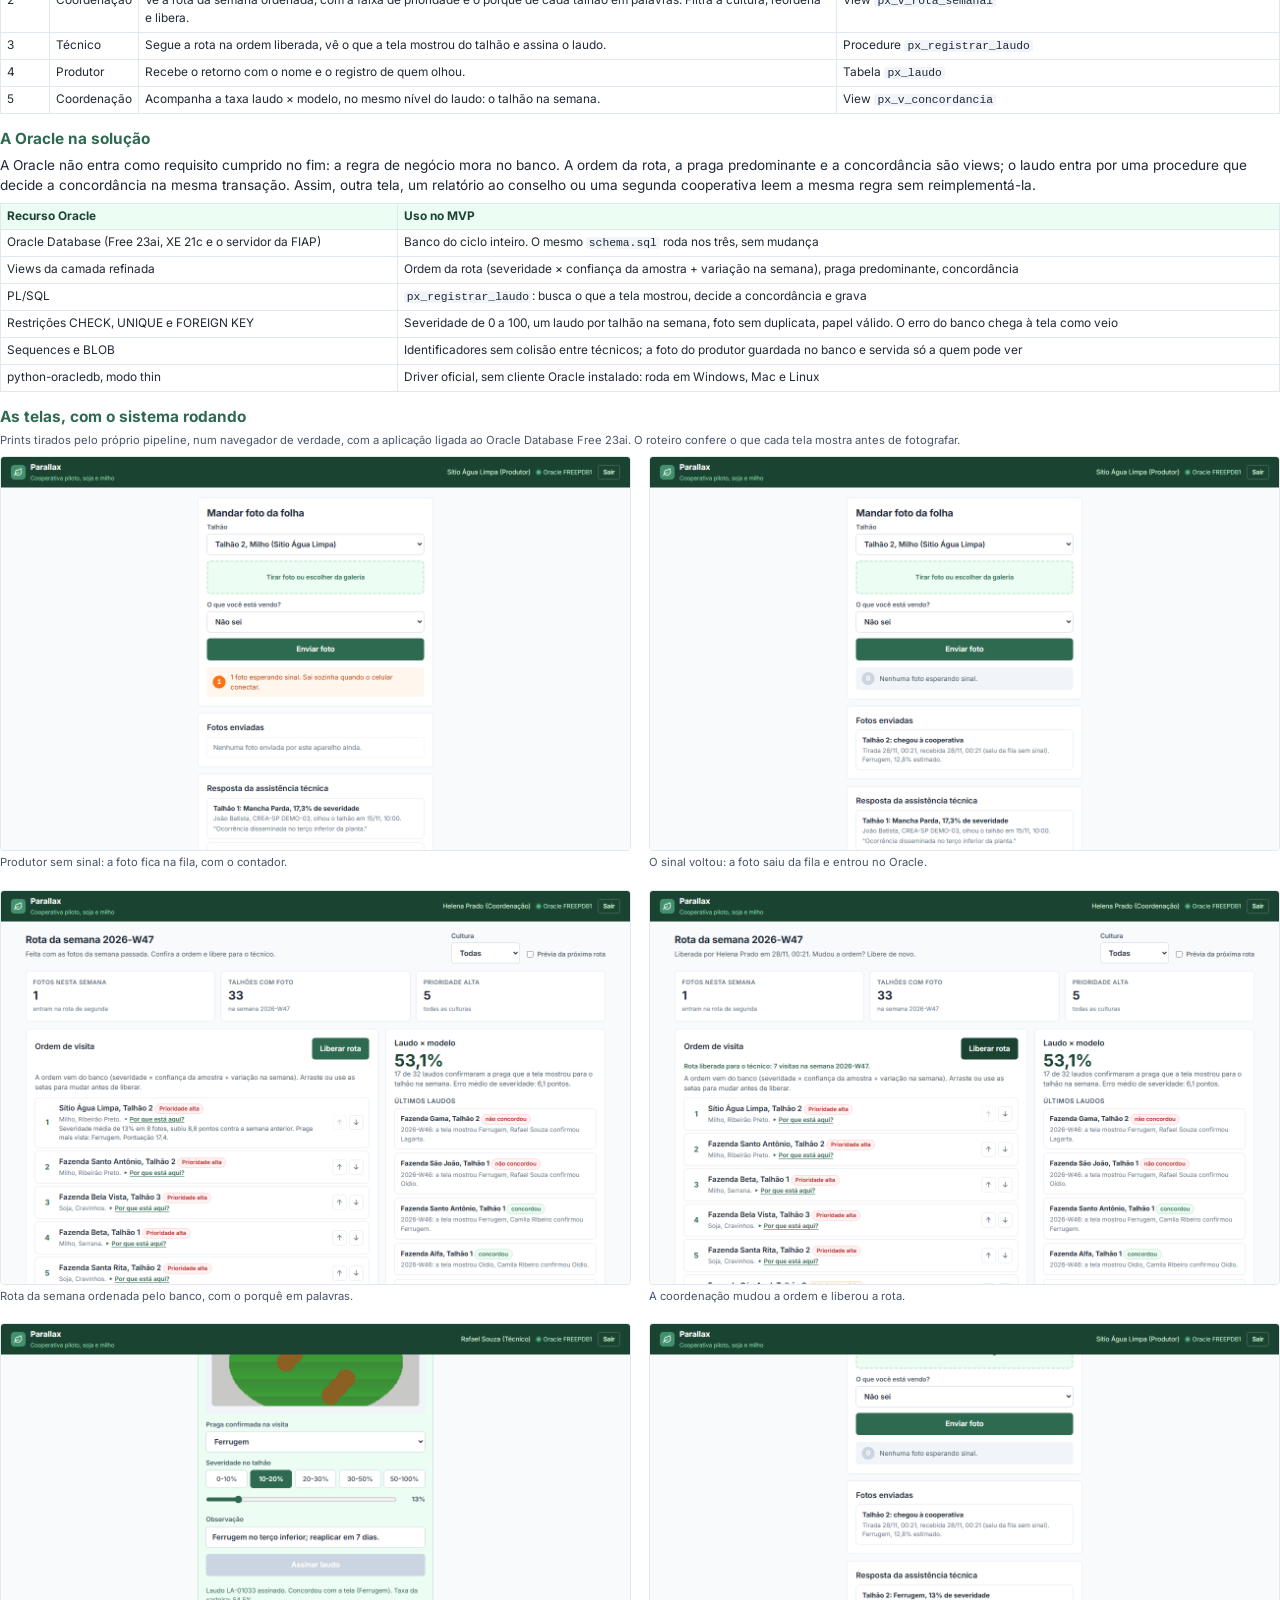
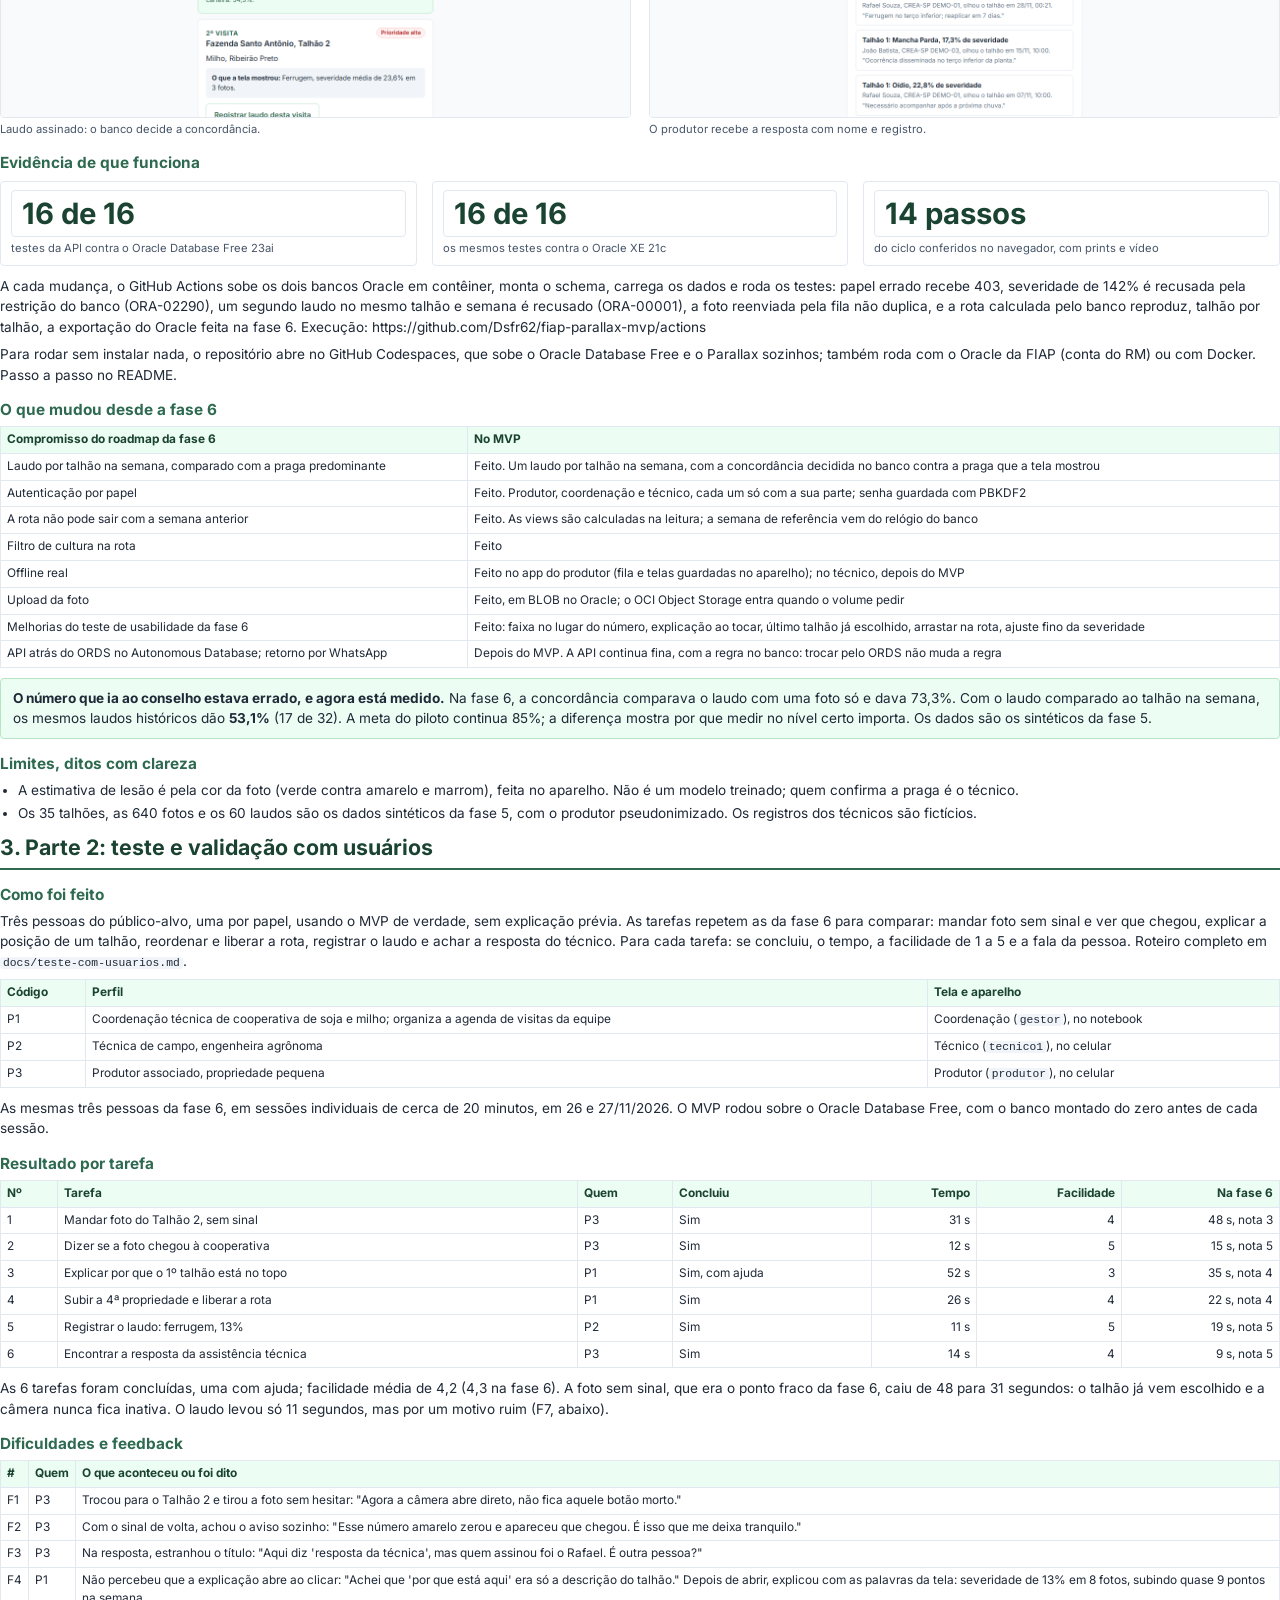
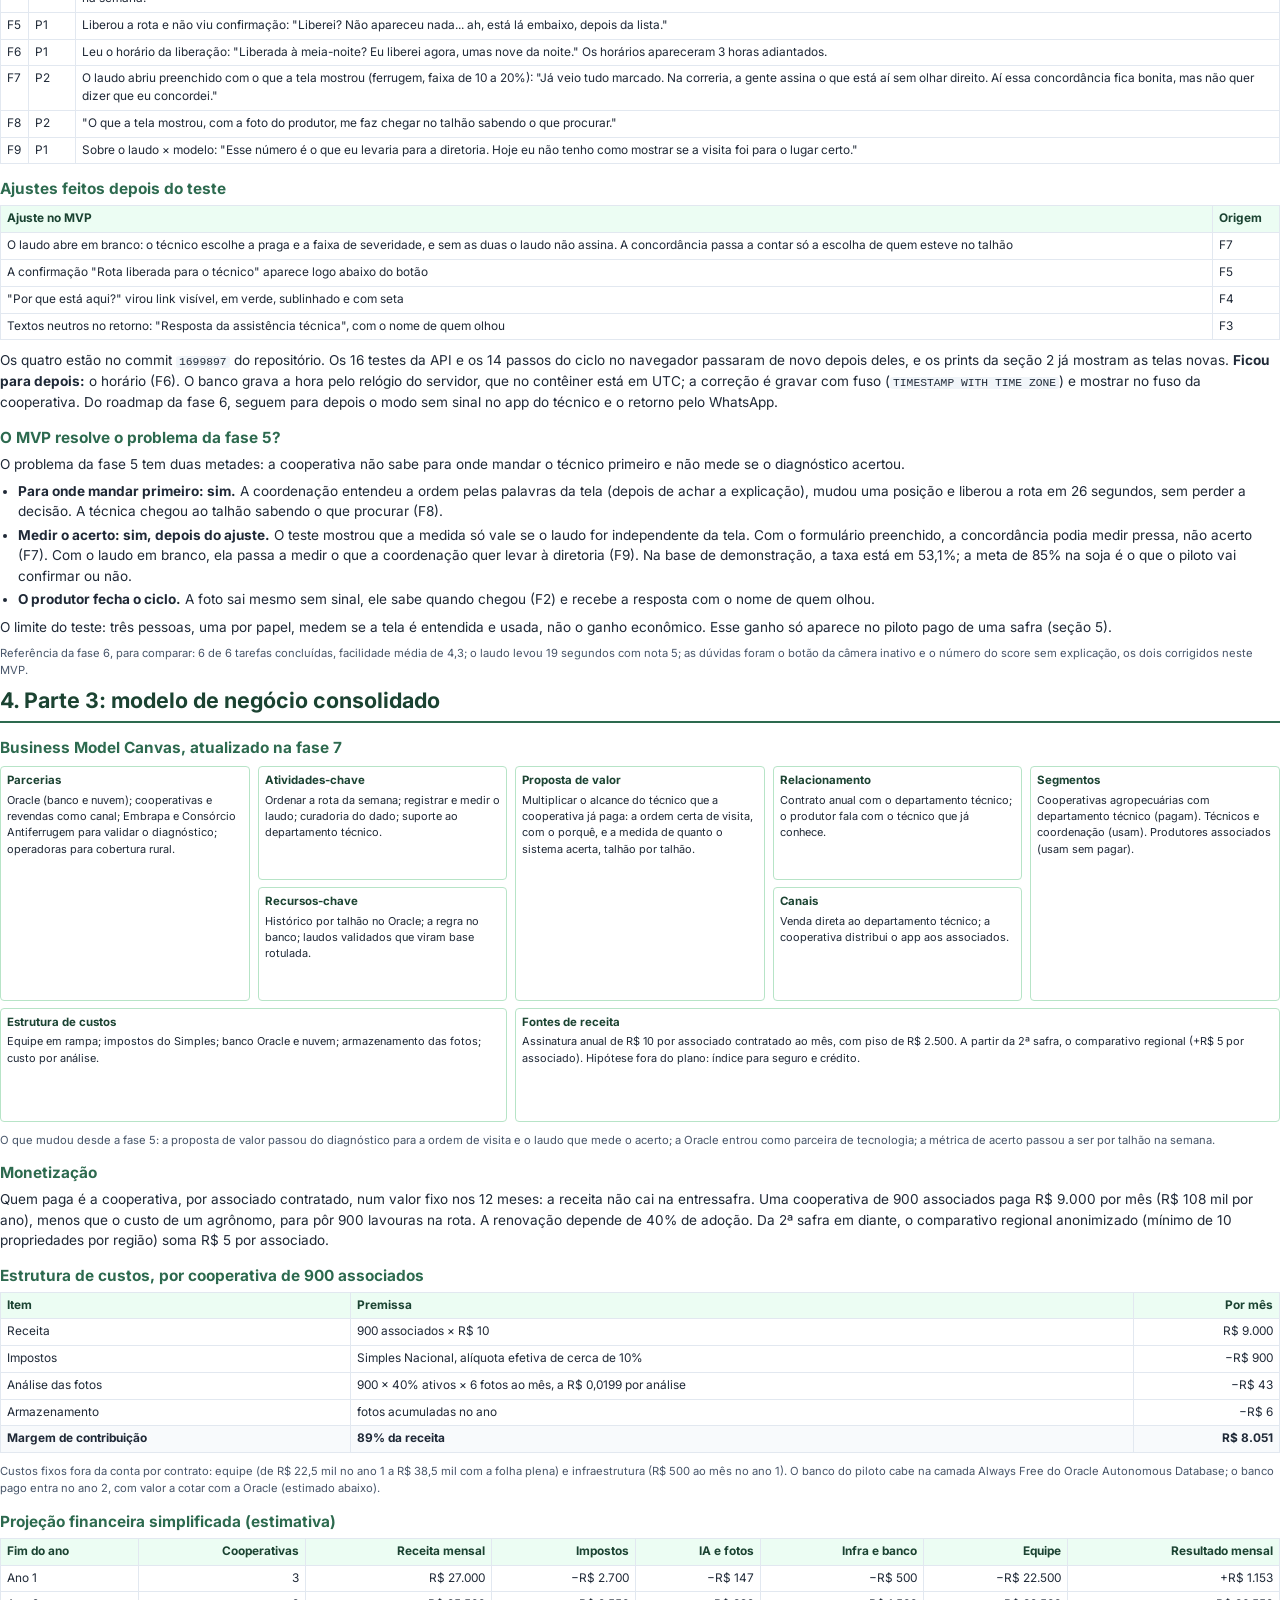
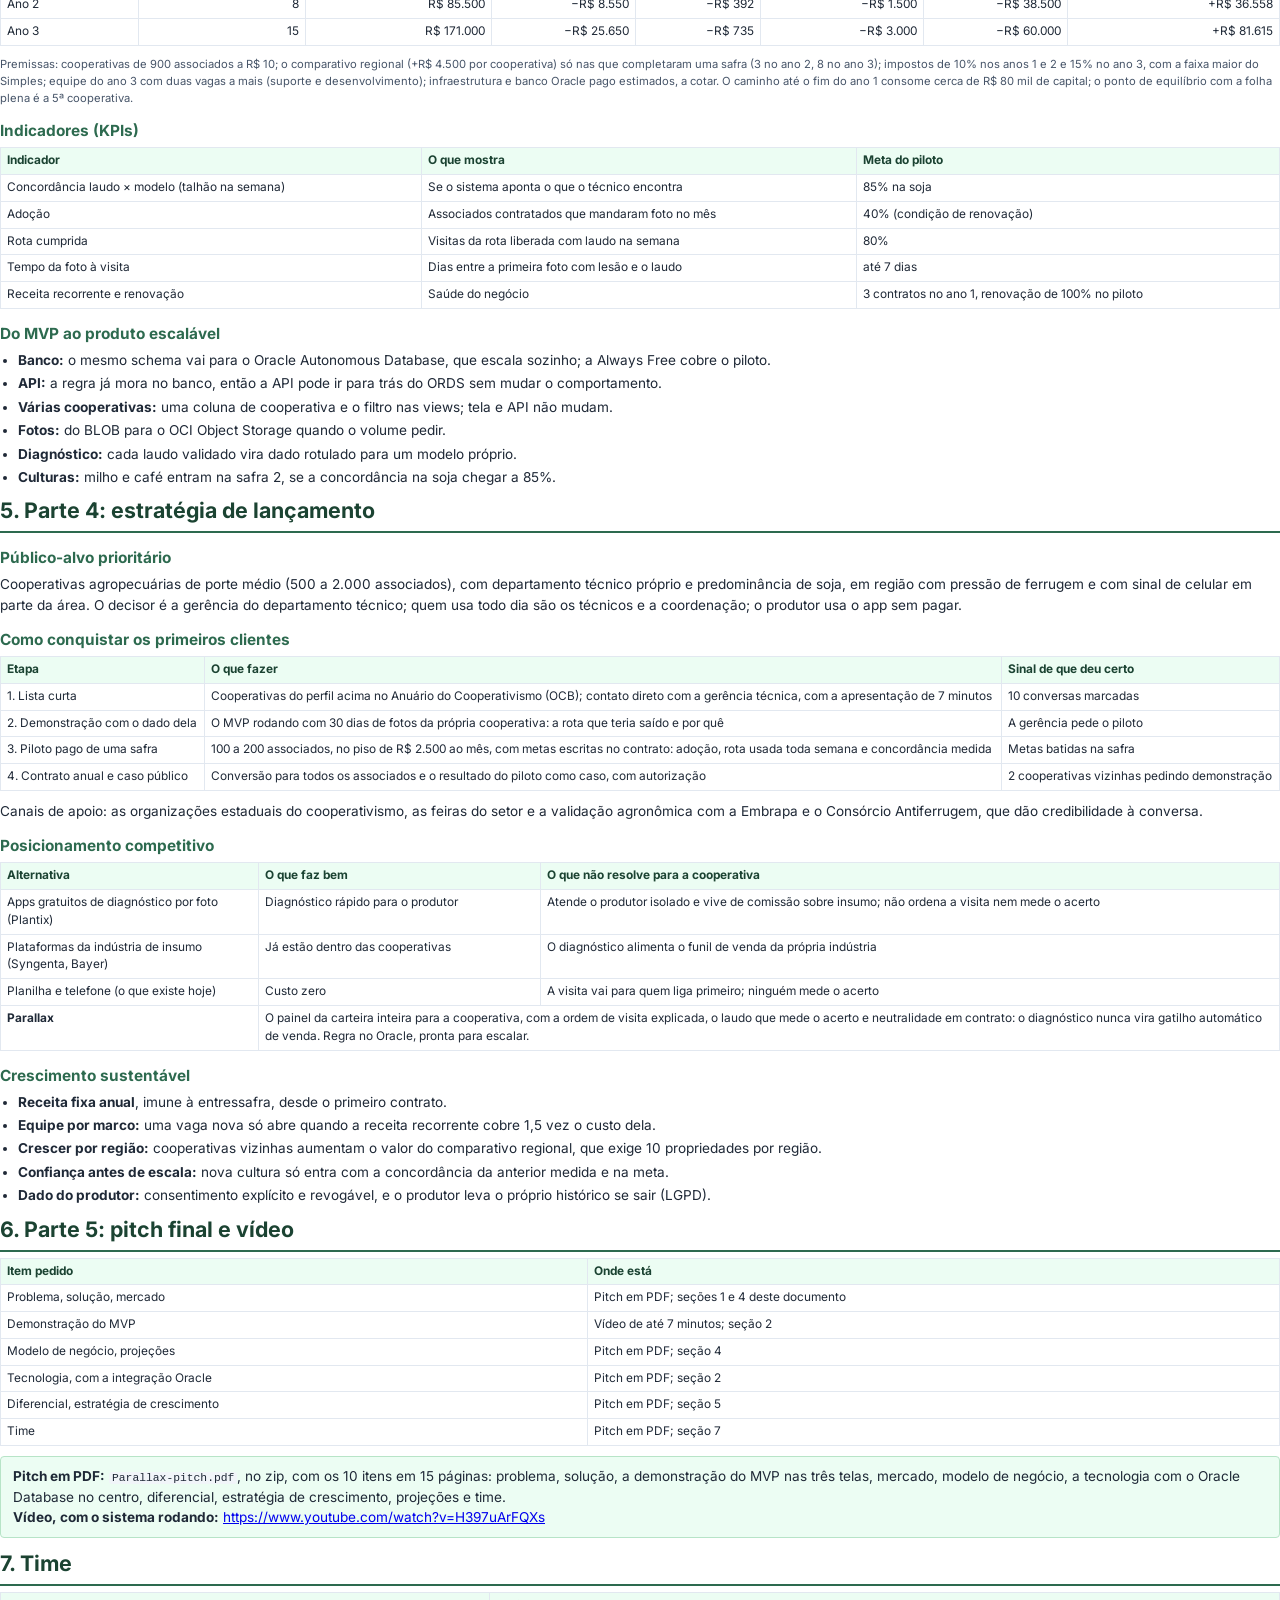
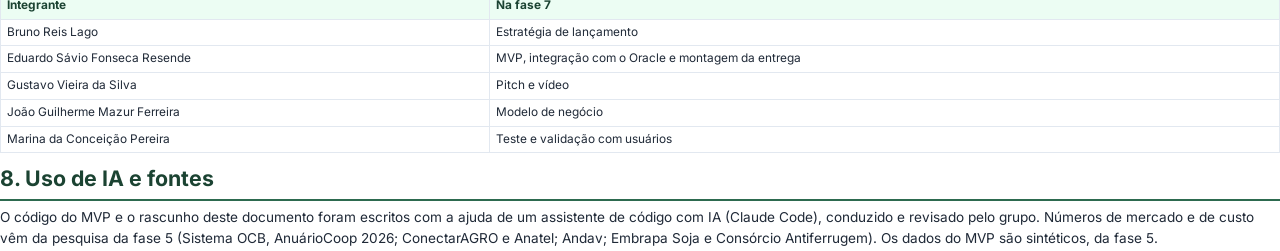
==== commit cc8347c7: "Documento: mapa da entrega sem o vídeo do teste automatizado" ====
--- a/docs/documento/documento.html
+++ b/docs/documento/documento.html
@@ -80,7 +80,7 @@
   <h2>Onde está cada parte</h2>
   <table>
     <tr><th>Parte do enunciado</th><th>Neste documento</th><th>No zip</th></tr>
-    <tr><td>1. MVP funcional, com tecnologia Oracle</td><td>Seção 2</td><td>pasta do código (<code>fiap-parallax-mvp</code>), README com o passo a passo, prints em <code>docs/prints/</code>, vídeo do ciclo gravado pelo pipeline</td></tr>
+    <tr><td>1. MVP funcional, com tecnologia Oracle</td><td>Seção 2</td><td>pasta do código (<code>fiap-parallax-mvp</code>), README com o passo a passo, prints em <code>docs/prints/</code></td></tr>
     <tr><td>2. Teste e validação com 3 usuários</td><td>Seção 3</td><td>roteiro em <code>docs/teste-com-usuarios.md</code></td></tr>
     <tr><td>3. Modelo de negócio consolidado</td><td>Seção 4</td><td>este documento</td></tr>
     <tr><td>4. Estratégia de lançamento</td><td>Seção 5</td><td>este documento</td></tr>
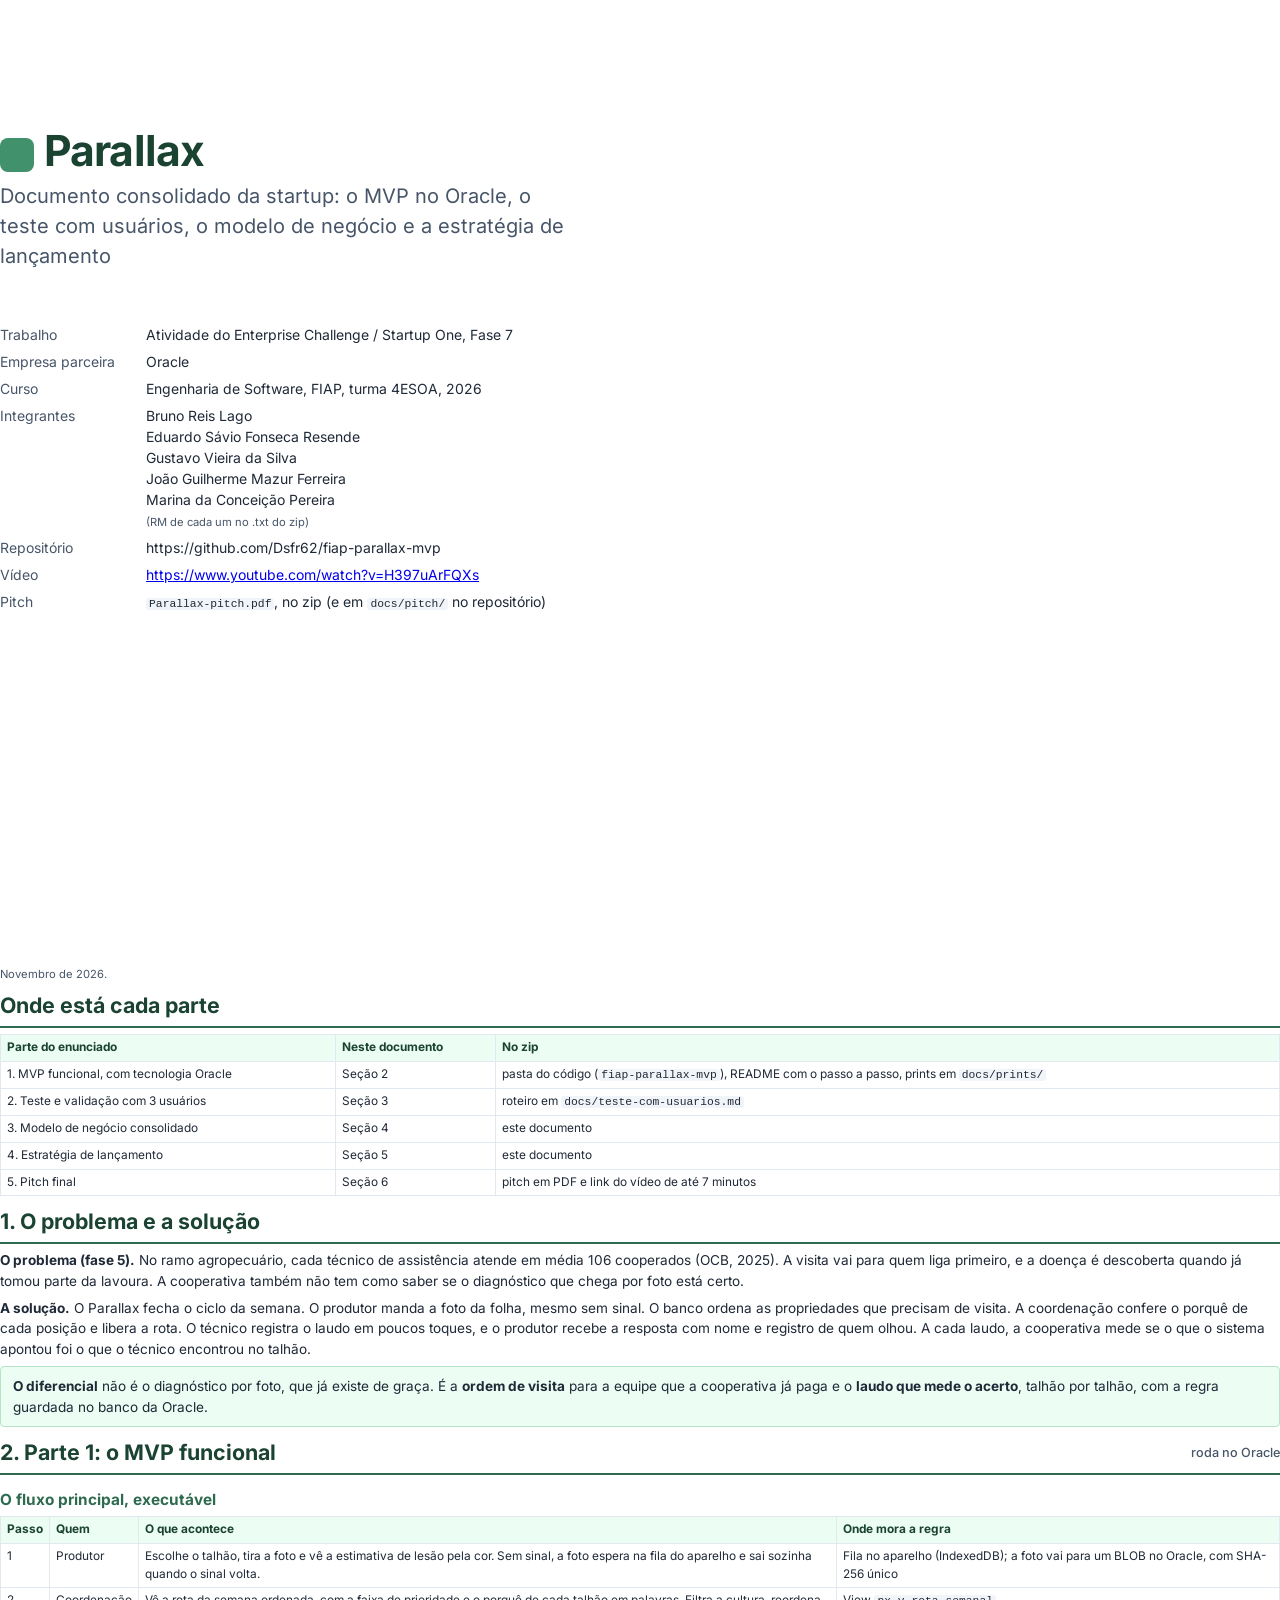
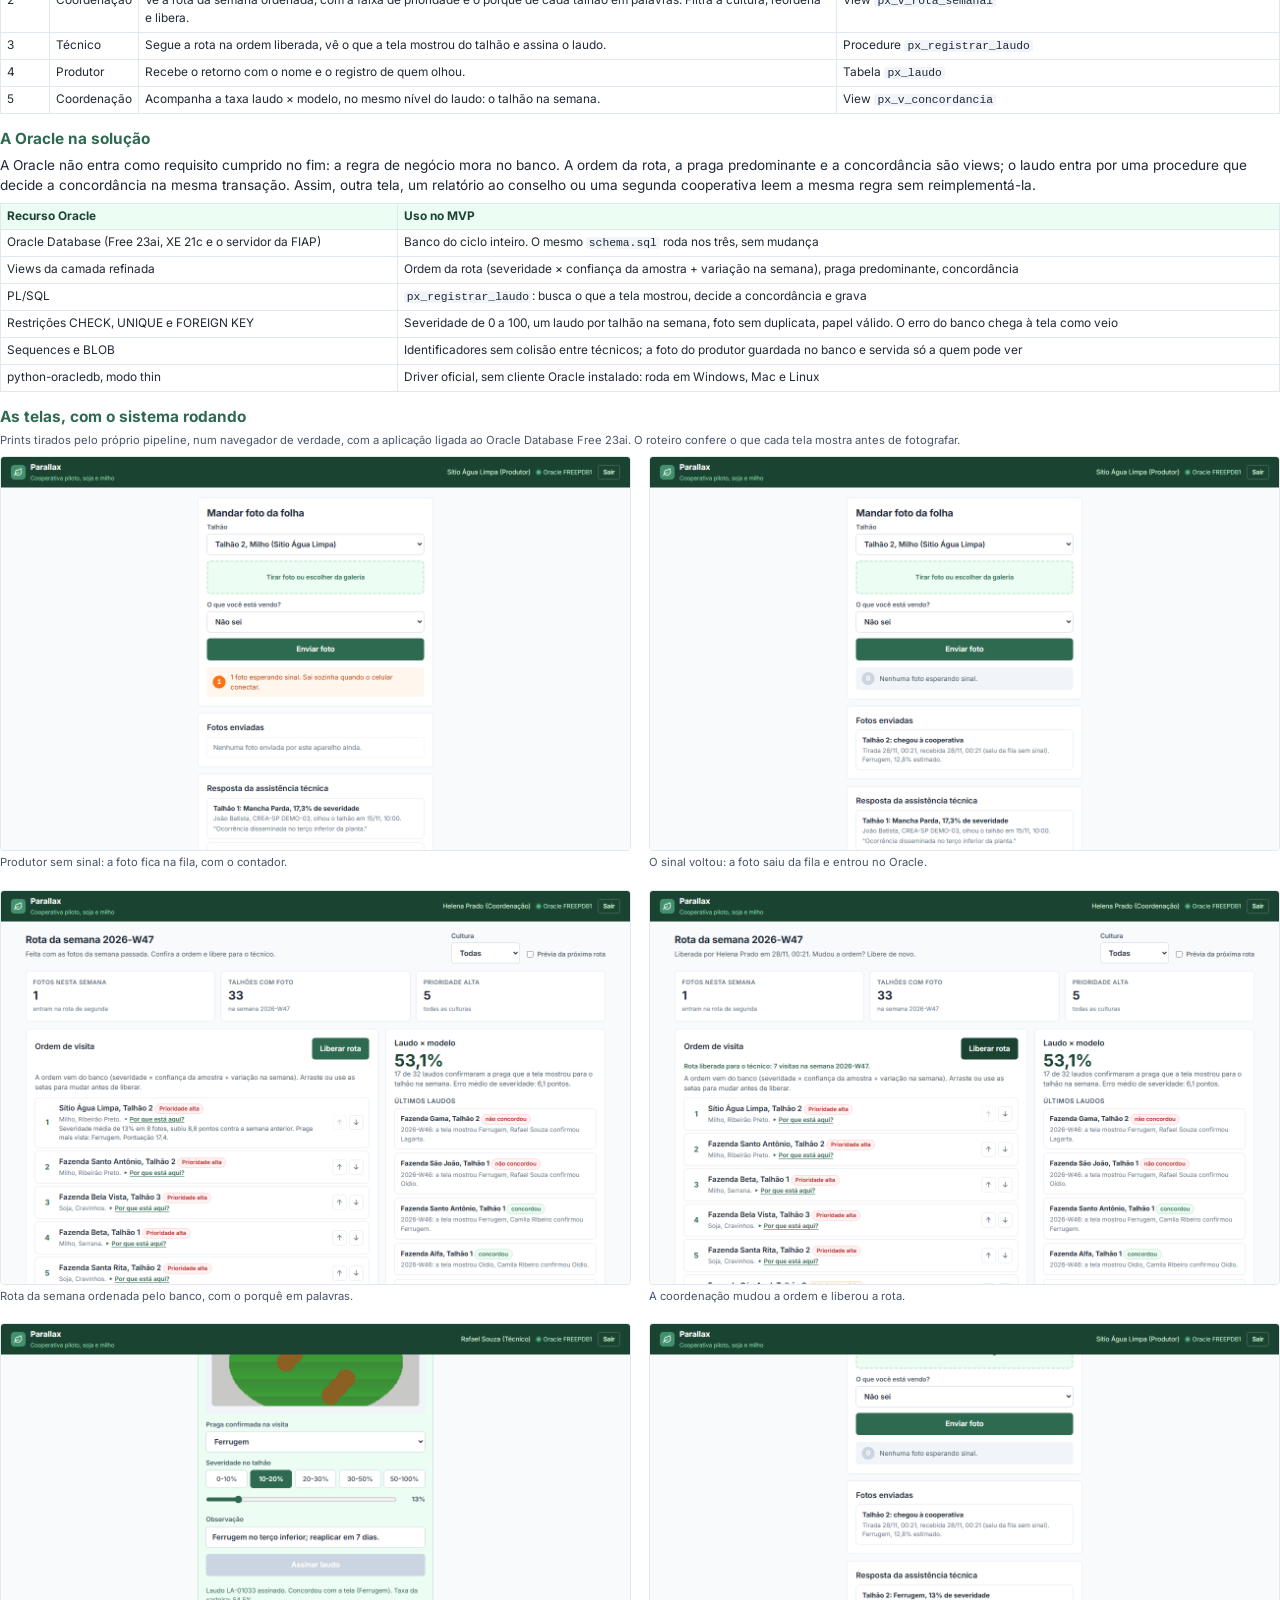
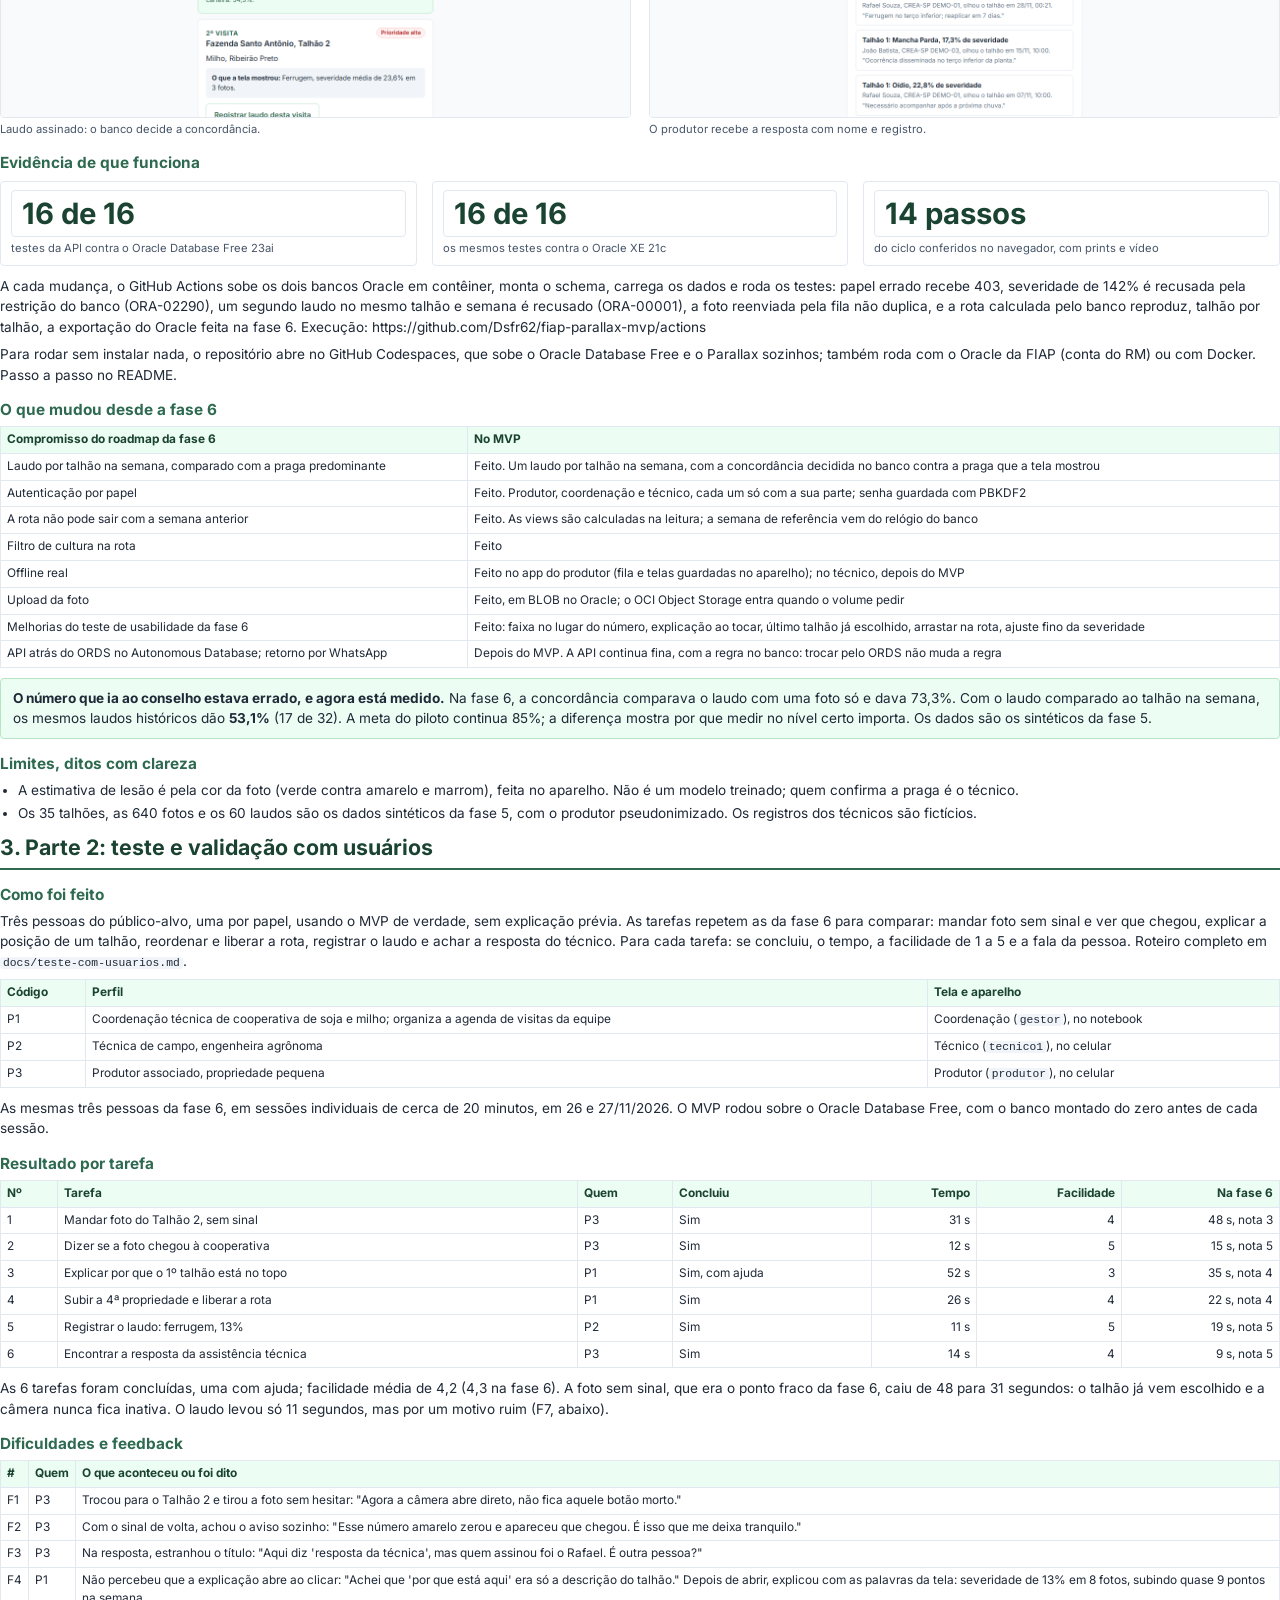
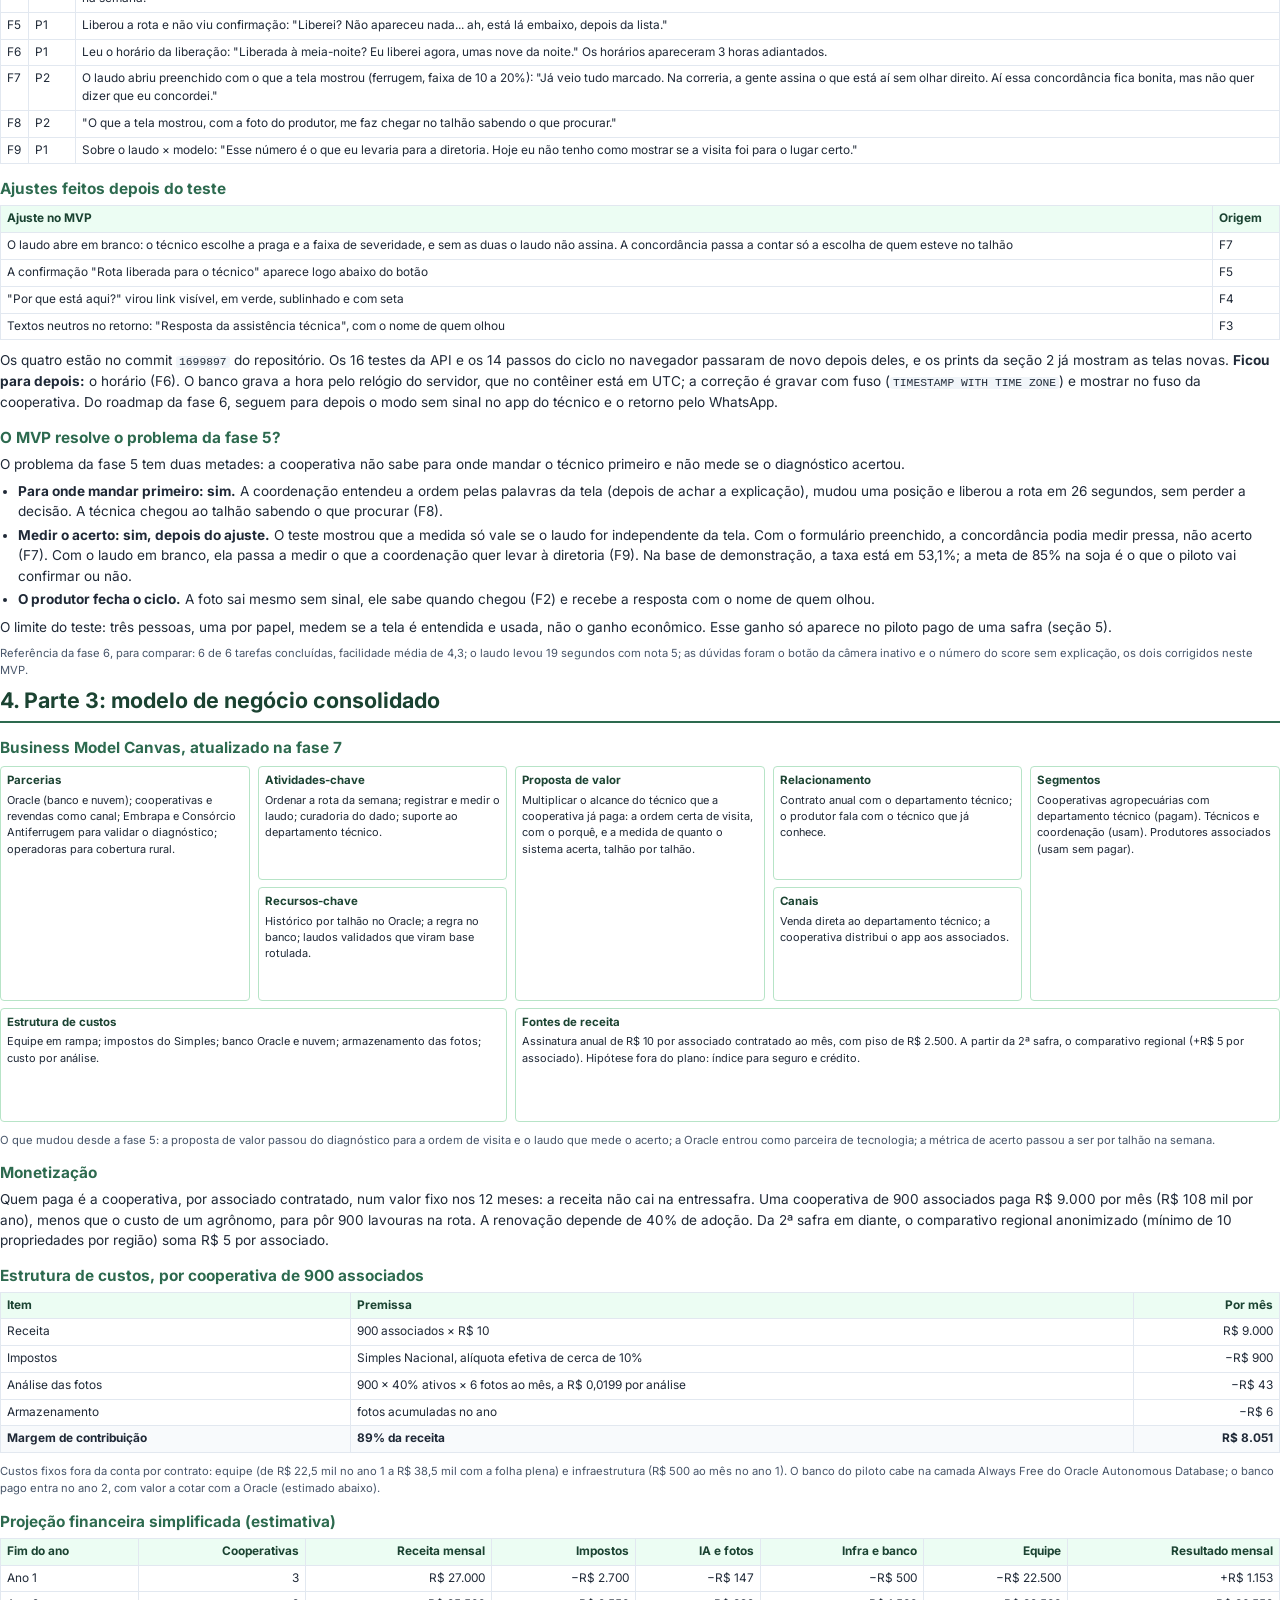
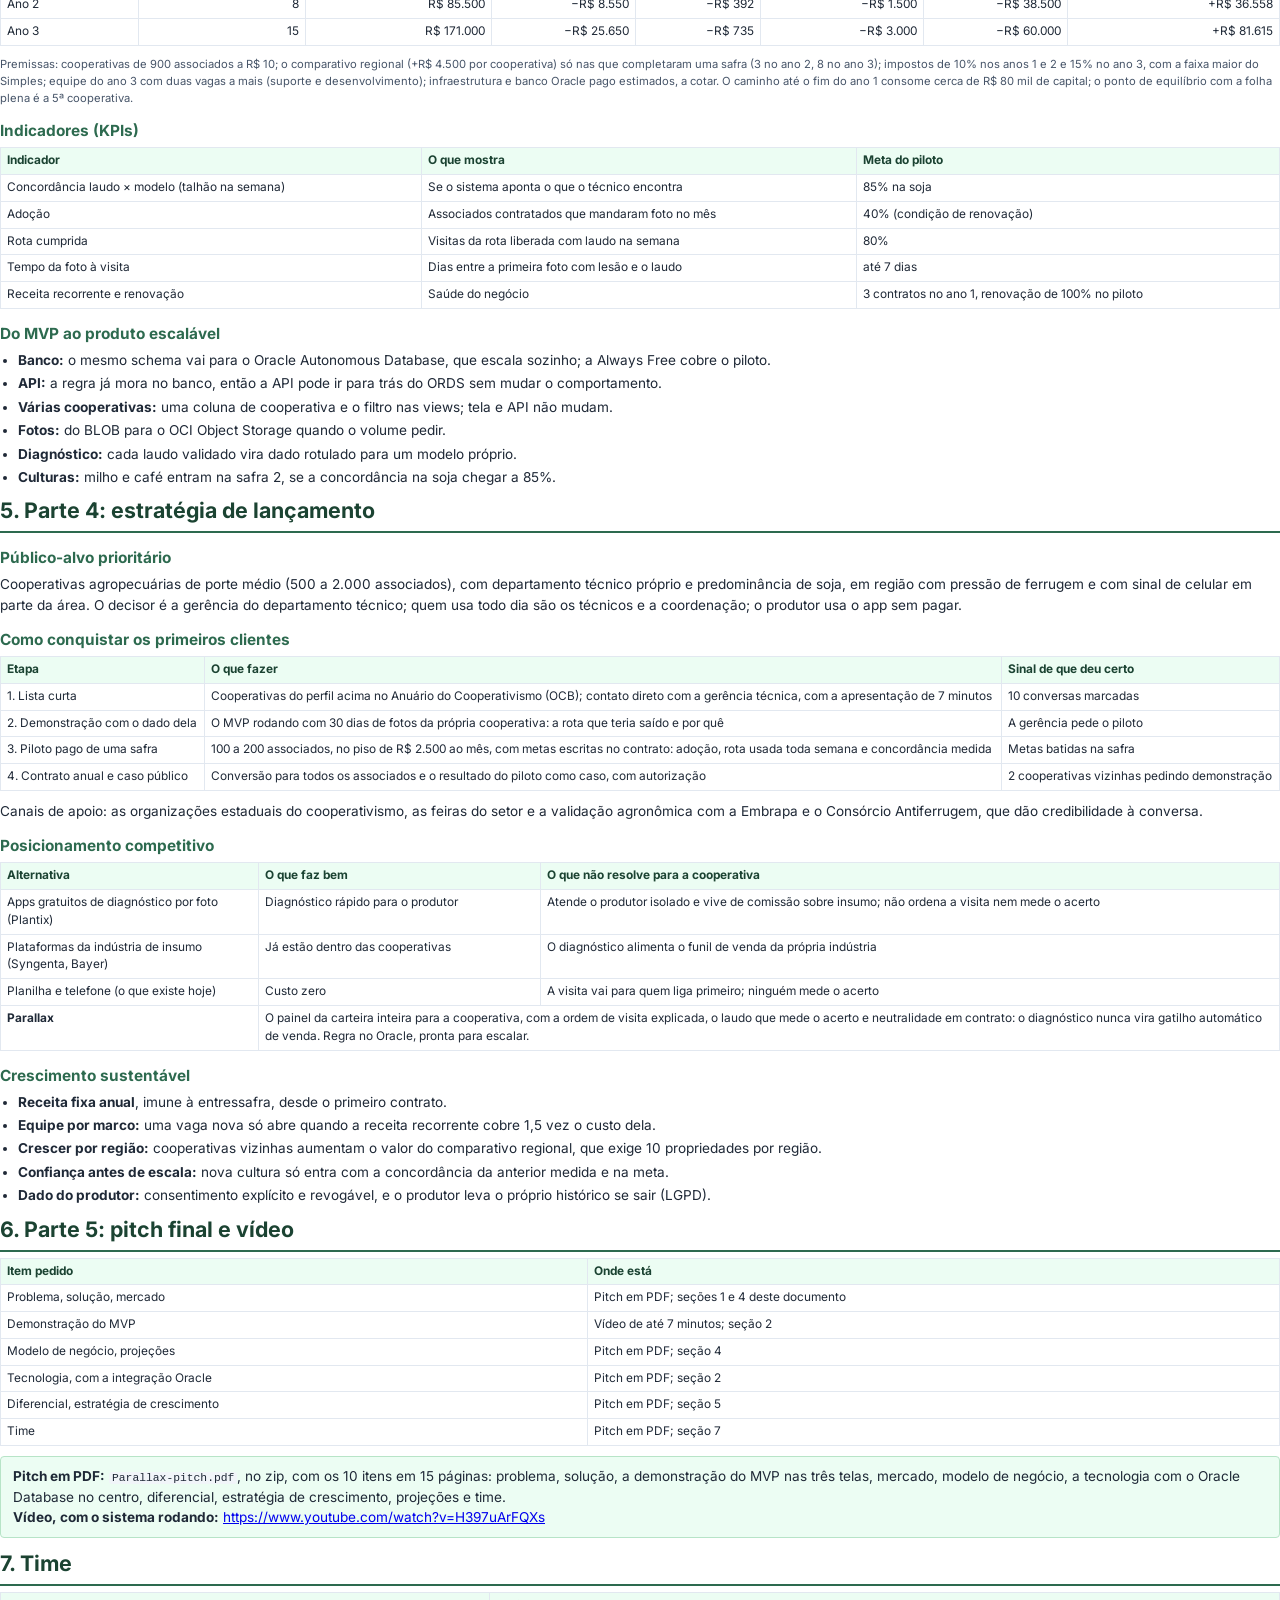
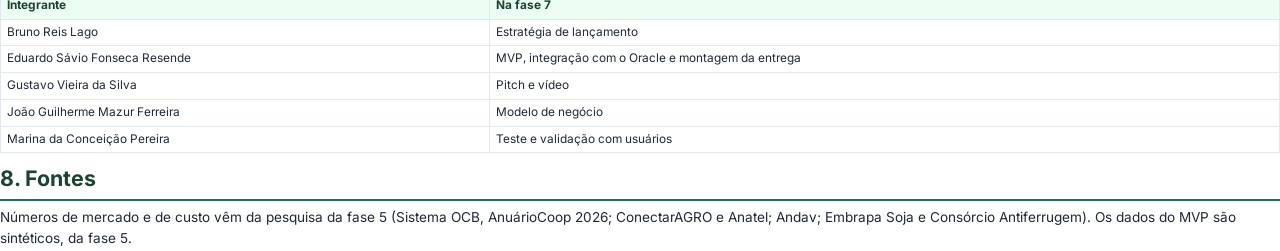
==== commit ccd8b3d3: "Documentação: guia de desenvolvimento em docs/ e fontes do documento" ====
--- a/docs/documento/documento.html
+++ b/docs/documento/documento.html
@@ -346,8 +346,8 @@
     <tr><td>Marina da Conceição Pereira</td><td>Teste e validação com usuários</td></tr>
   </table>
 
-  <h2>8. Uso de IA e fontes</h2>
-  <p>O código do MVP e o rascunho deste documento foram escritos com a ajuda de um assistente de código com IA (Claude Code), conduzido e revisado pelo grupo. Números de mercado e de custo vêm da pesquisa da fase 5 (Sistema OCB, AnuárioCoop 2026; ConectarAGRO e Anatel; Andav; Embrapa Soja e Consórcio Antiferrugem). Os dados do MVP são sintéticos, da fase 5.</p>
+  <h2>8. Fontes</h2>
+  <p>Números de mercado e de custo vêm da pesquisa da fase 5 (Sistema OCB, AnuárioCoop 2026; ConectarAGRO e Anatel; Andav; Embrapa Soja e Consórcio Antiferrugem). Os dados do MVP são sintéticos, da fase 5.</p>
 </section>
 
 </body>
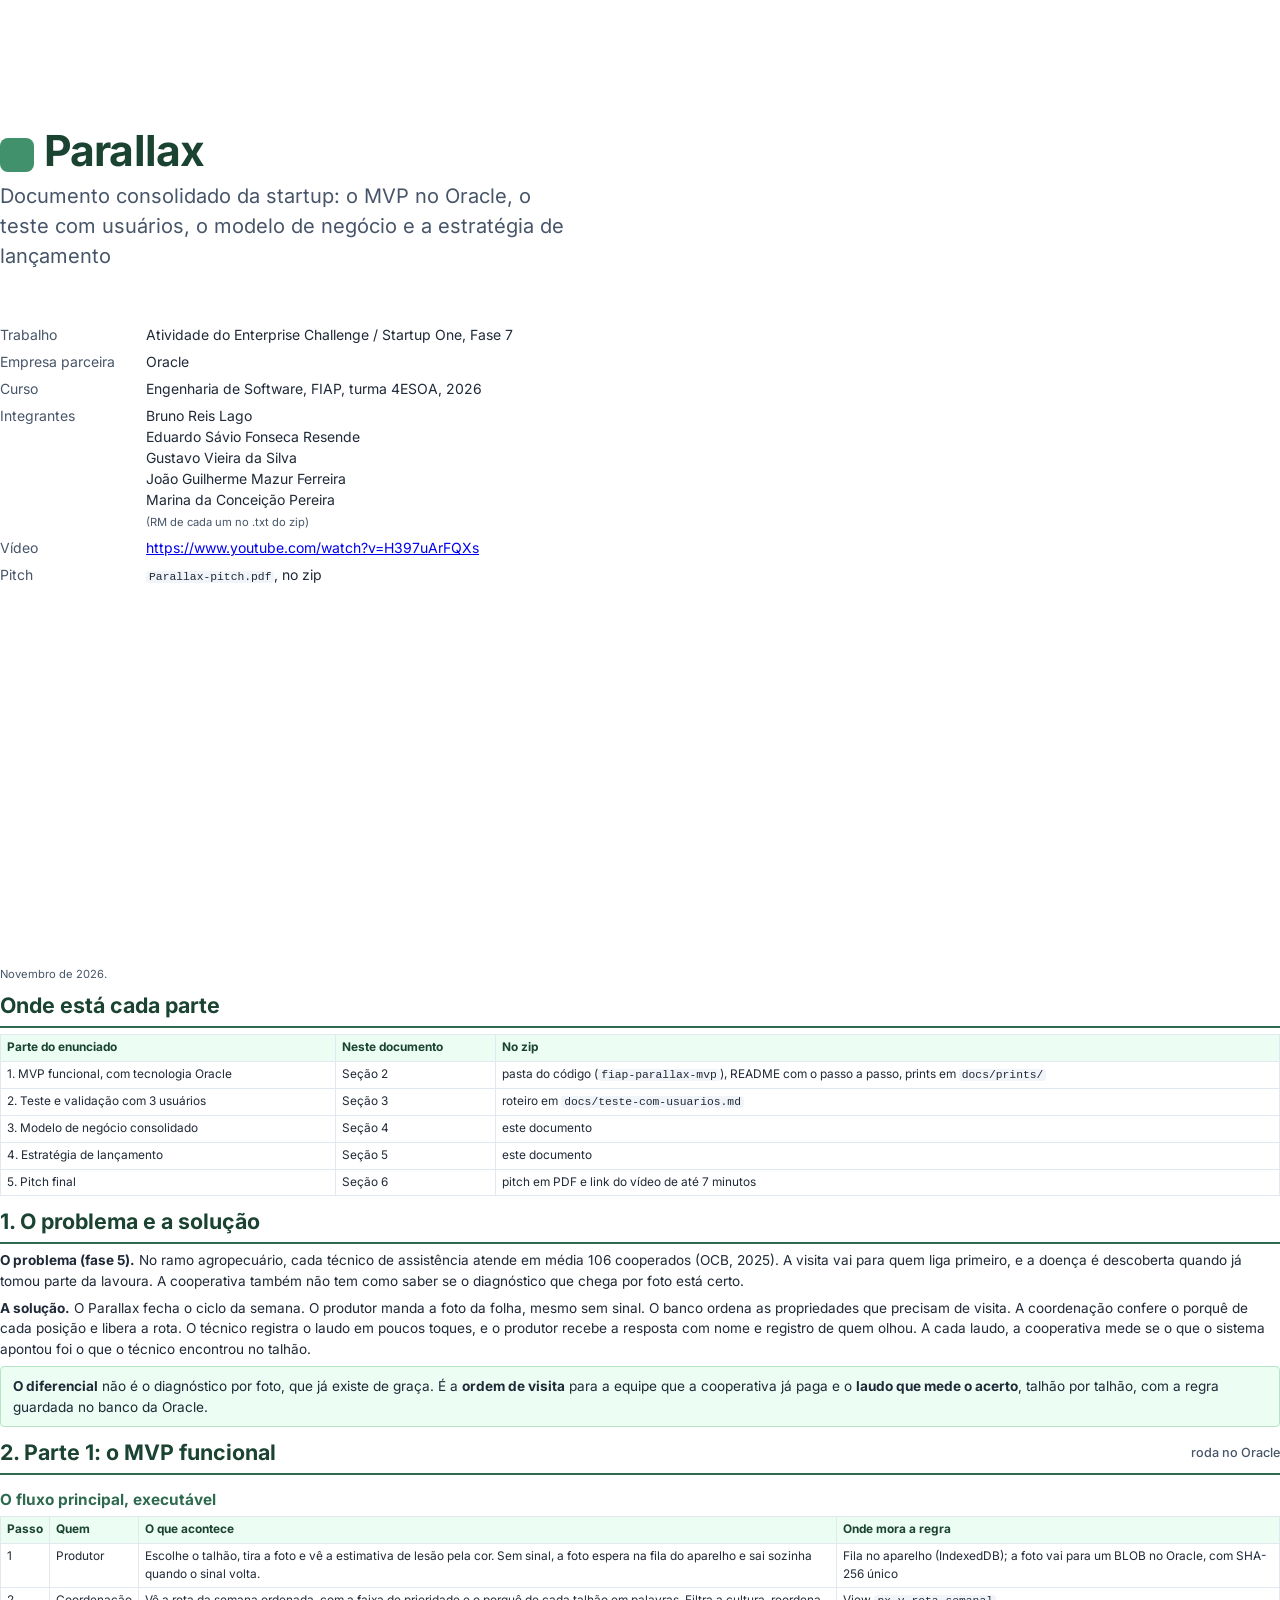
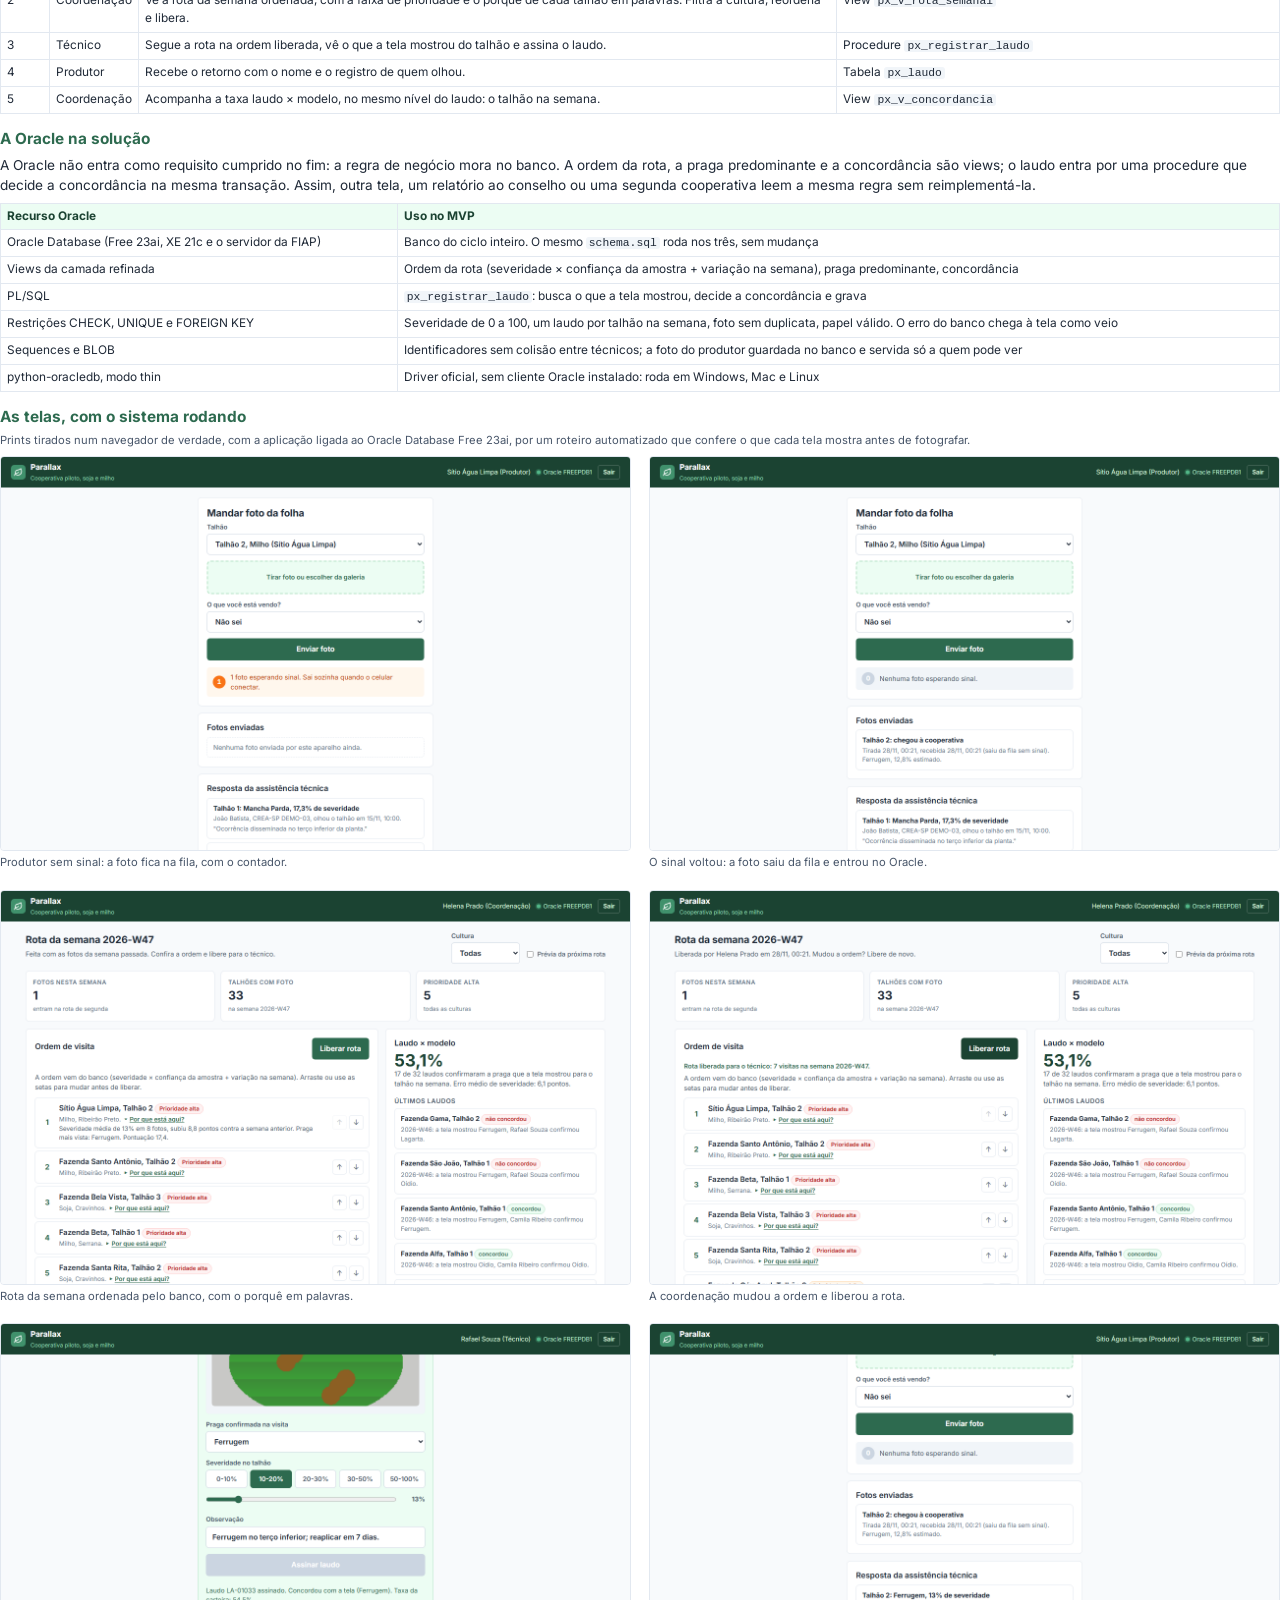
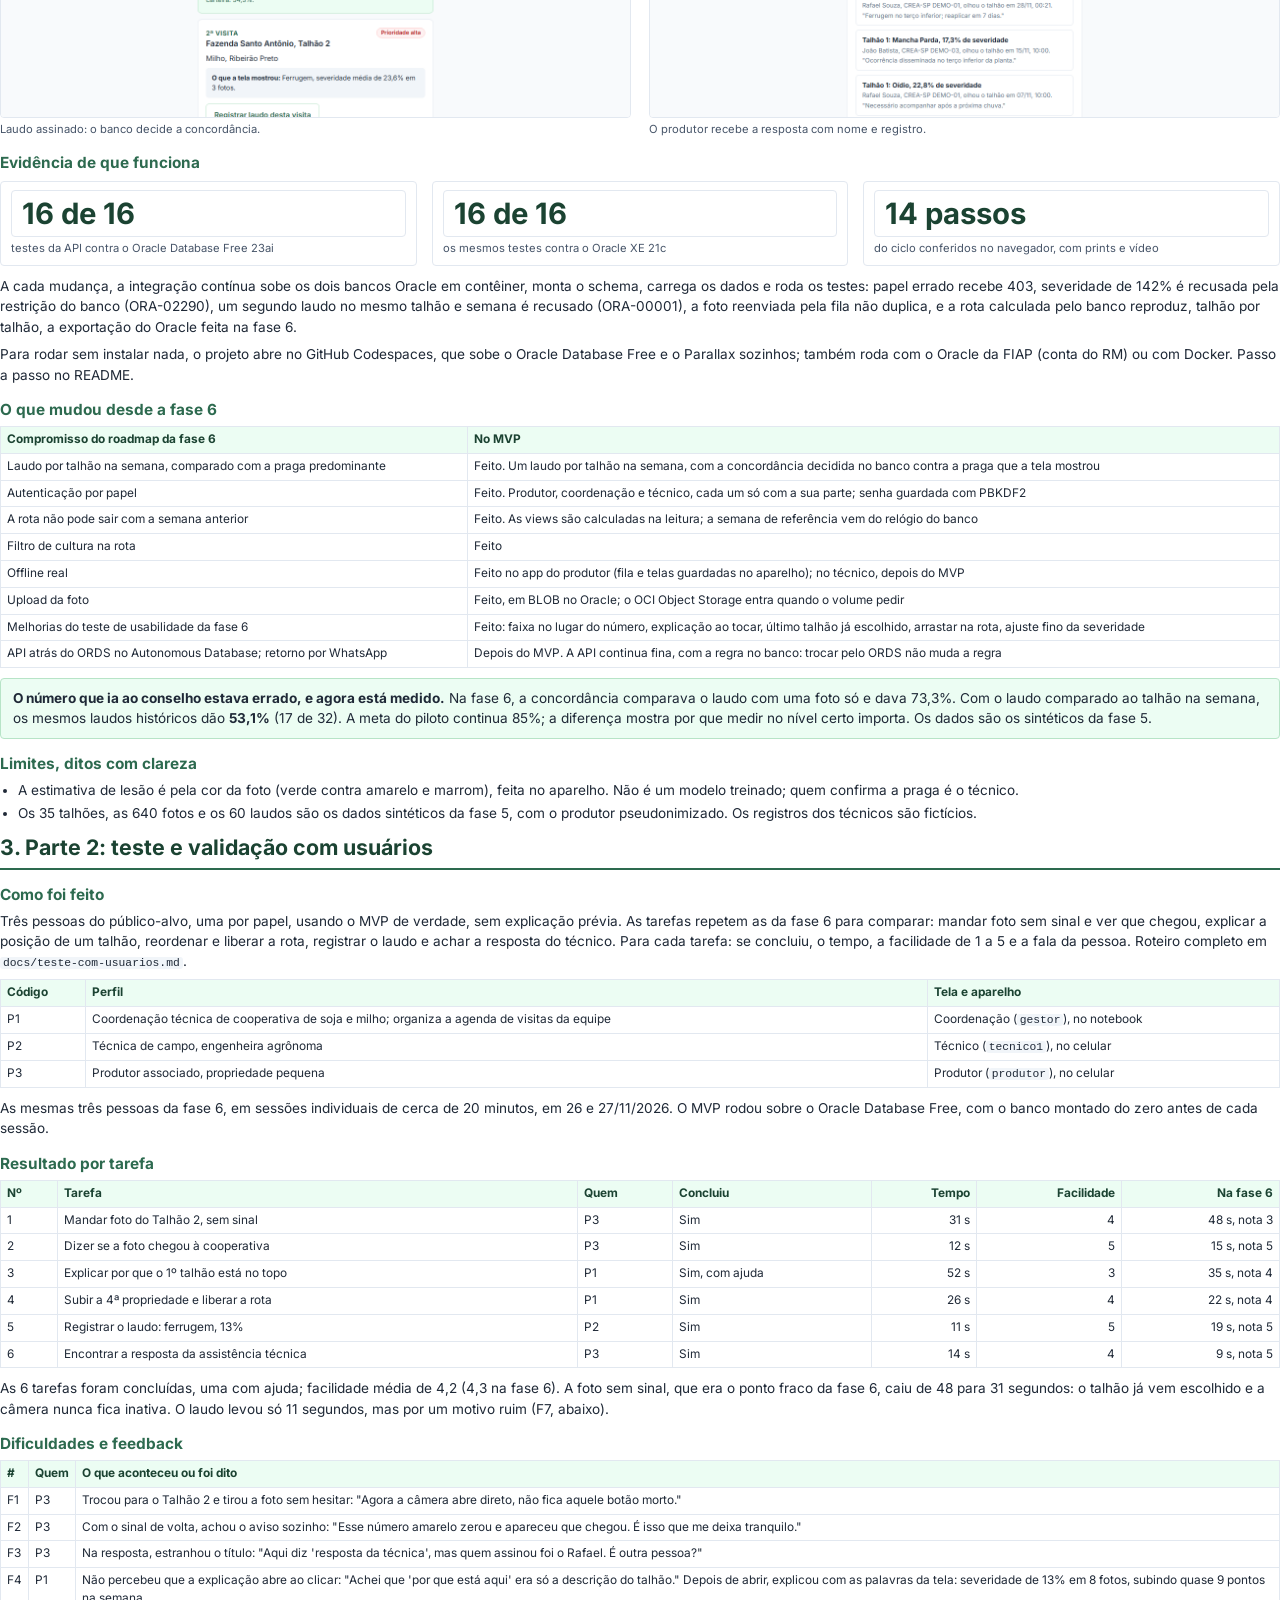
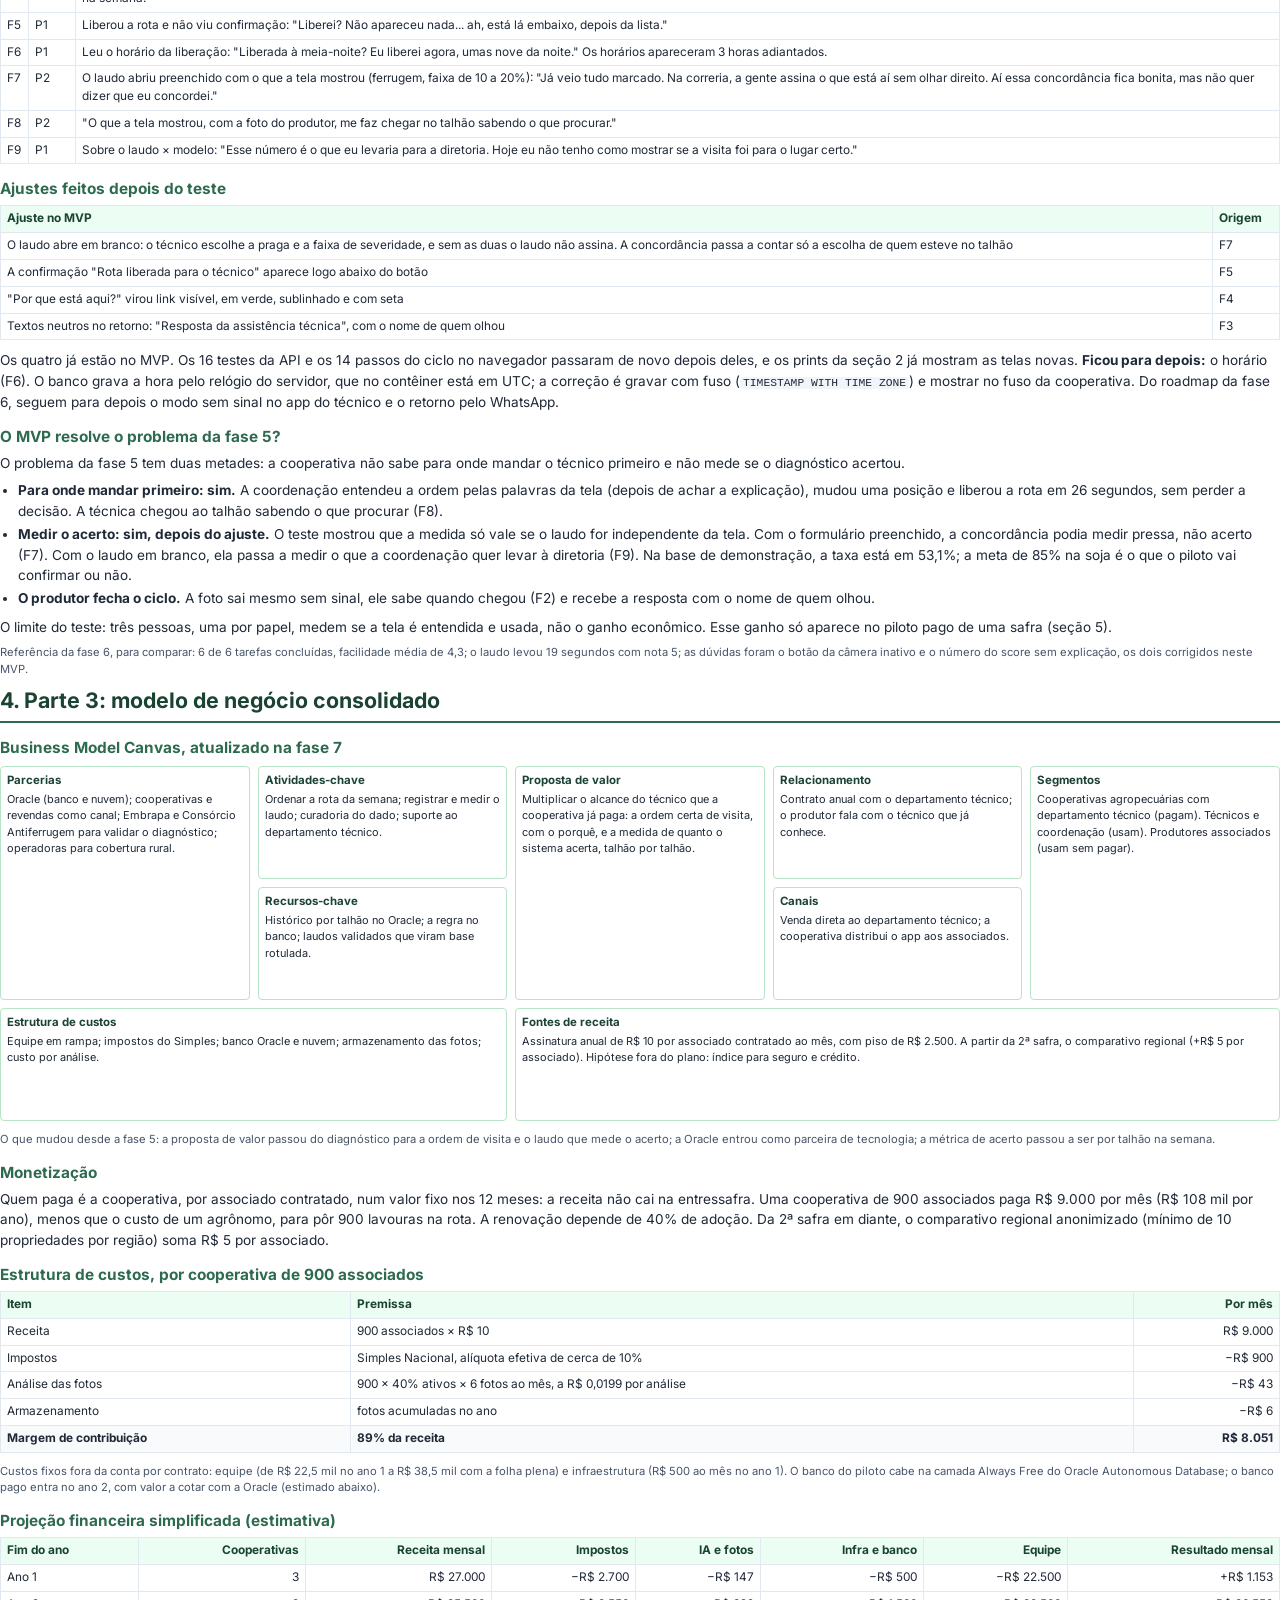
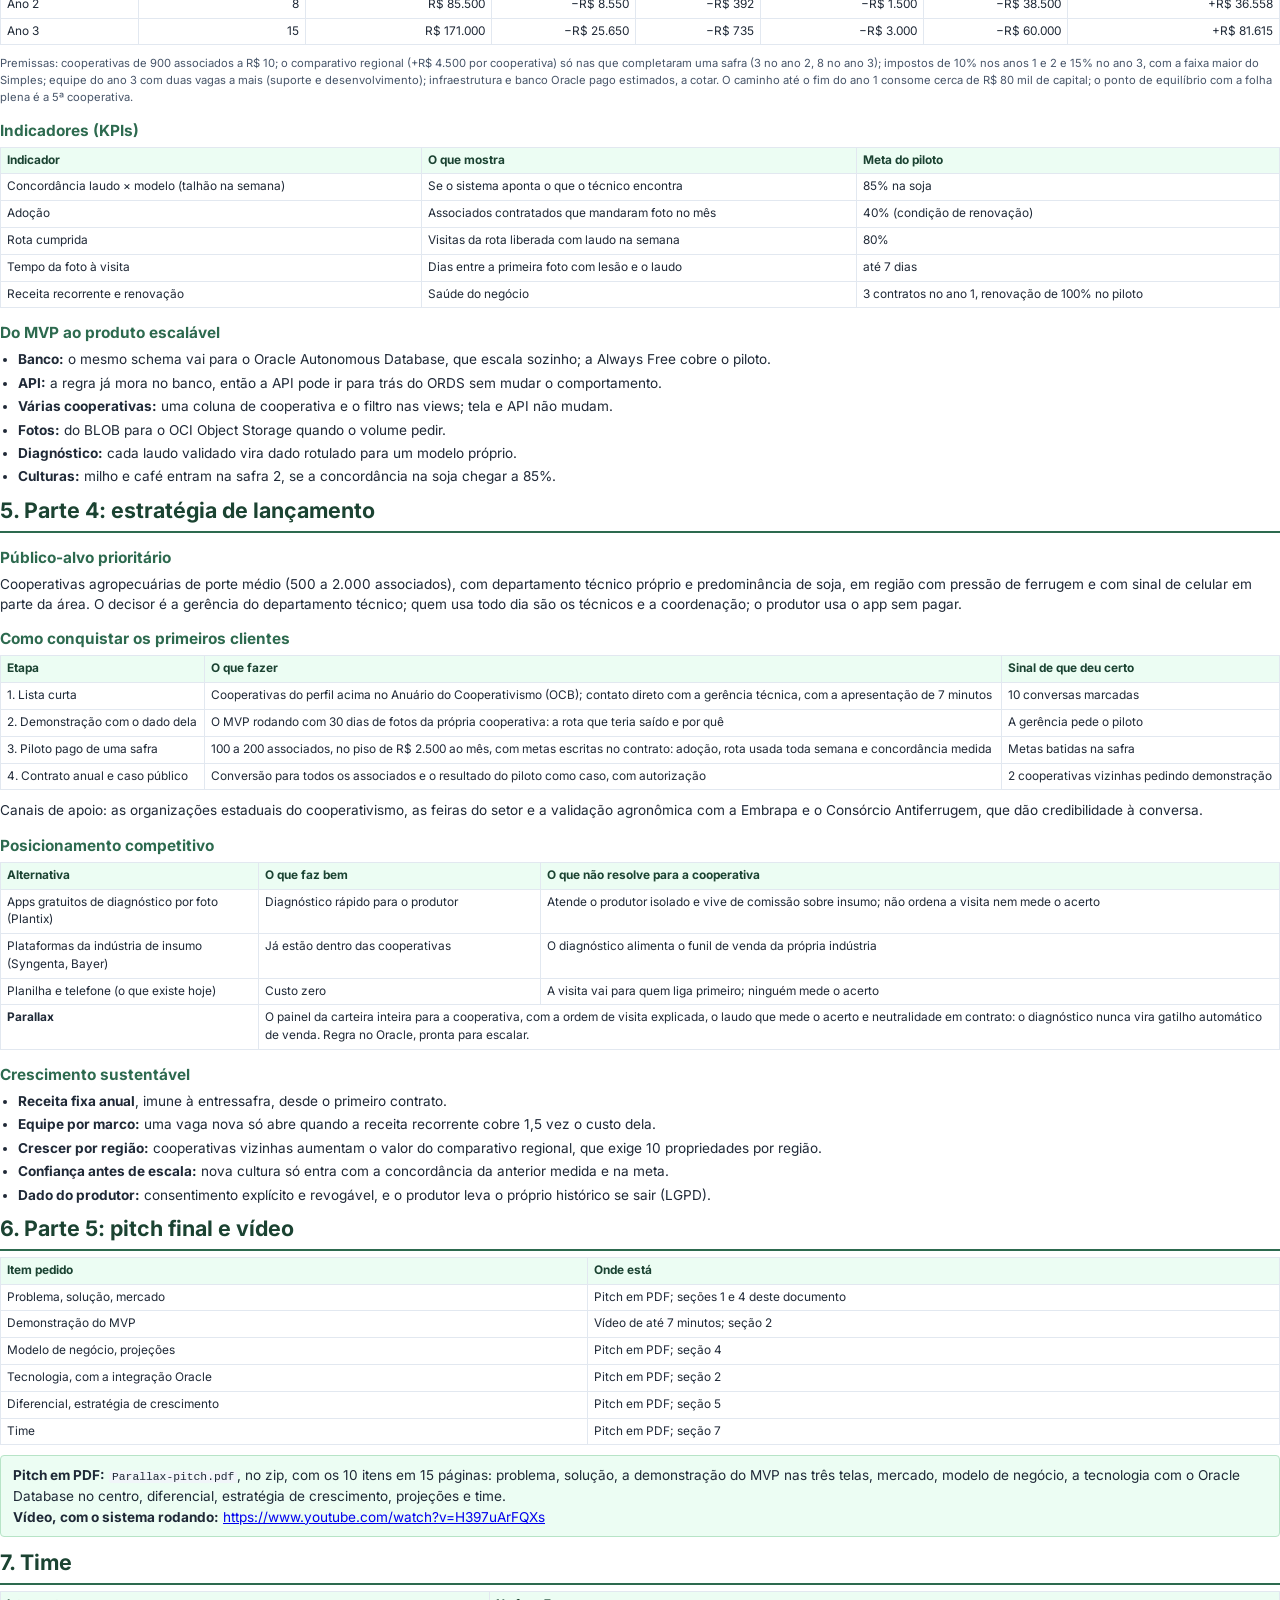
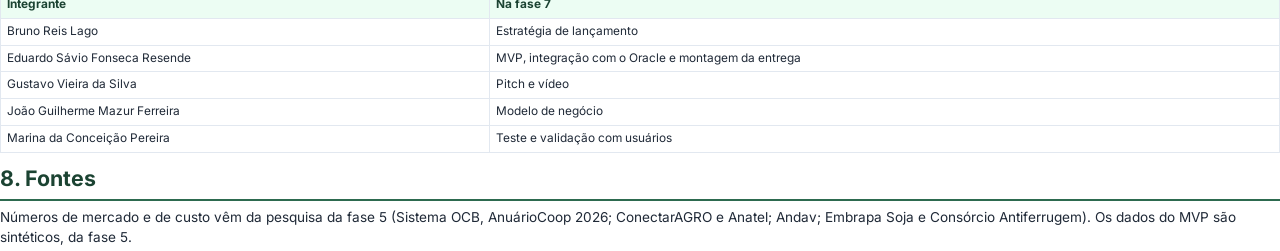
==== commit c5de8c9f: "Documento sem links do repositório" ====
--- a/docs/documento/documento.html
+++ b/docs/documento/documento.html
@@ -67,9 +67,8 @@
       <dt>Empresa parceira</dt><dd>Oracle</dd>
       <dt>Curso</dt><dd>Engenharia de Software, FIAP, turma 4ESOA, 2026</dd>
       <dt>Integrantes</dt><dd>Bruno Reis Lago<br>Eduardo Sávio Fonseca Resende<br>Gustavo Vieira da Silva<br>João Guilherme Mazur Ferreira<br>Marina da Conceição Pereira<br><span class="fonte">(RM de cada um no .txt do zip)</span></dd>
-      <dt>Repositório</dt><dd>https://github.com/Dsfr62/fiap-parallax-mvp</dd>
       <dt>Vídeo</dt><dd><a href="https://www.youtube.com/watch?v=H397uArFQXs">https://www.youtube.com/watch?v=H397uArFQXs</a></dd>
-      <dt>Pitch</dt><dd><code>Parallax-pitch.pdf</code>, no zip (e em <code>docs/pitch/</code> no repositório)</dd>
+      <dt>Pitch</dt><dd><code>Parallax-pitch.pdf</code>, no zip</dd>
     </dl>
   </div>
   <p class="fonte">Novembro de 2026.</p>
@@ -121,7 +120,7 @@
 
 <section class="pagina">
   <h3>As telas, com o sistema rodando</h3>
-  <p class="fonte">Prints tirados pelo próprio pipeline, num navegador de verdade, com a aplicação ligada ao Oracle Database Free 23ai. O roteiro confere o que cada tela mostra antes de fotografar.</p>
+  <p class="fonte">Prints tirados num navegador de verdade, com a aplicação ligada ao Oracle Database Free 23ai, por um roteiro automatizado que confere o que cada tela mostra antes de fotografar.</p>
   <div class="telas">
     <figure><img src="../prints/03-produtor-sem-sinal.png" alt=""><figcaption>Produtor sem sinal: a foto fica na fila, com o contador.</figcaption></figure>
     <figure><img src="../prints/04-produtor-foto-chegou.png" alt=""><figcaption>O sinal voltou: a foto saiu da fila e entrou no Oracle.</figcaption></figure>
@@ -139,8 +138,8 @@
     <div><div class="numero">16 de 16</div><span>os mesmos testes contra o Oracle XE 21c</span></div>
     <div><div class="numero">14 passos</div><span>do ciclo conferidos no navegador, com prints e vídeo</span></div>
   </div>
-  <p>A cada mudança, o GitHub Actions sobe os dois bancos Oracle em contêiner, monta o schema, carrega os dados e roda os testes: papel errado recebe 403, severidade de 142% é recusada pela restrição do banco (ORA-02290), um segundo laudo no mesmo talhão e semana é recusado (ORA-00001), a foto reenviada pela fila não duplica, e a rota calculada pelo banco reproduz, talhão por talhão, a exportação do Oracle feita na fase 6. Execução: https://github.com/Dsfr62/fiap-parallax-mvp/actions</p>
-  <p>Para rodar sem instalar nada, o repositório abre no GitHub Codespaces, que sobe o Oracle Database Free e o Parallax sozinhos; também roda com o Oracle da FIAP (conta do RM) ou com Docker. Passo a passo no README.</p>
+  <p>A cada mudança, a integração contínua sobe os dois bancos Oracle em contêiner, monta o schema, carrega os dados e roda os testes: papel errado recebe 403, severidade de 142% é recusada pela restrição do banco (ORA-02290), um segundo laudo no mesmo talhão e semana é recusado (ORA-00001), a foto reenviada pela fila não duplica, e a rota calculada pelo banco reproduz, talhão por talhão, a exportação do Oracle feita na fase 6.</p>
+  <p>Para rodar sem instalar nada, o projeto abre no GitHub Codespaces, que sobe o Oracle Database Free e o Parallax sozinhos; também roda com o Oracle da FIAP (conta do RM) ou com Docker. Passo a passo no README.</p>
 
   <h3>O que mudou desde a fase 6</h3>
   <table>
@@ -210,7 +209,7 @@
     <tr><td>"Por que está aqui?" virou link visível, em verde, sublinhado e com seta</td><td>F4</td></tr>
     <tr><td>Textos neutros no retorno: "Resposta da assistência técnica", com o nome de quem olhou</td><td>F3</td></tr>
   </table>
-  <p>Os quatro estão no commit <code>1699897</code> do repositório. Os 16 testes da API e os 14 passos do ciclo no navegador passaram de novo depois deles, e os prints da seção 2 já mostram as telas novas. <b>Ficou para depois:</b> o horário (F6). O banco grava a hora pelo relógio do servidor, que no contêiner está em UTC; a correção é gravar com fuso (<code>TIMESTAMP WITH TIME ZONE</code>) e mostrar no fuso da cooperativa. Do roadmap da fase 6, seguem para depois o modo sem sinal no app do técnico e o retorno pelo WhatsApp.</p>
+  <p>Os quatro já estão no MVP. Os 16 testes da API e os 14 passos do ciclo no navegador passaram de novo depois deles, e os prints da seção 2 já mostram as telas novas. <b>Ficou para depois:</b> o horário (F6). O banco grava a hora pelo relógio do servidor, que no contêiner está em UTC; a correção é gravar com fuso (<code>TIMESTAMP WITH TIME ZONE</code>) e mostrar no fuso da cooperativa. Do roadmap da fase 6, seguem para depois o modo sem sinal no app do técnico e o retorno pelo WhatsApp.</p>
 
   <h3>O MVP resolve o problema da fase 5?</h3>
   <p>O problema da fase 5 tem duas metades: a cooperativa não sabe para onde mandar o técnico primeiro e não mede se o diagnóstico acertou.</p>
